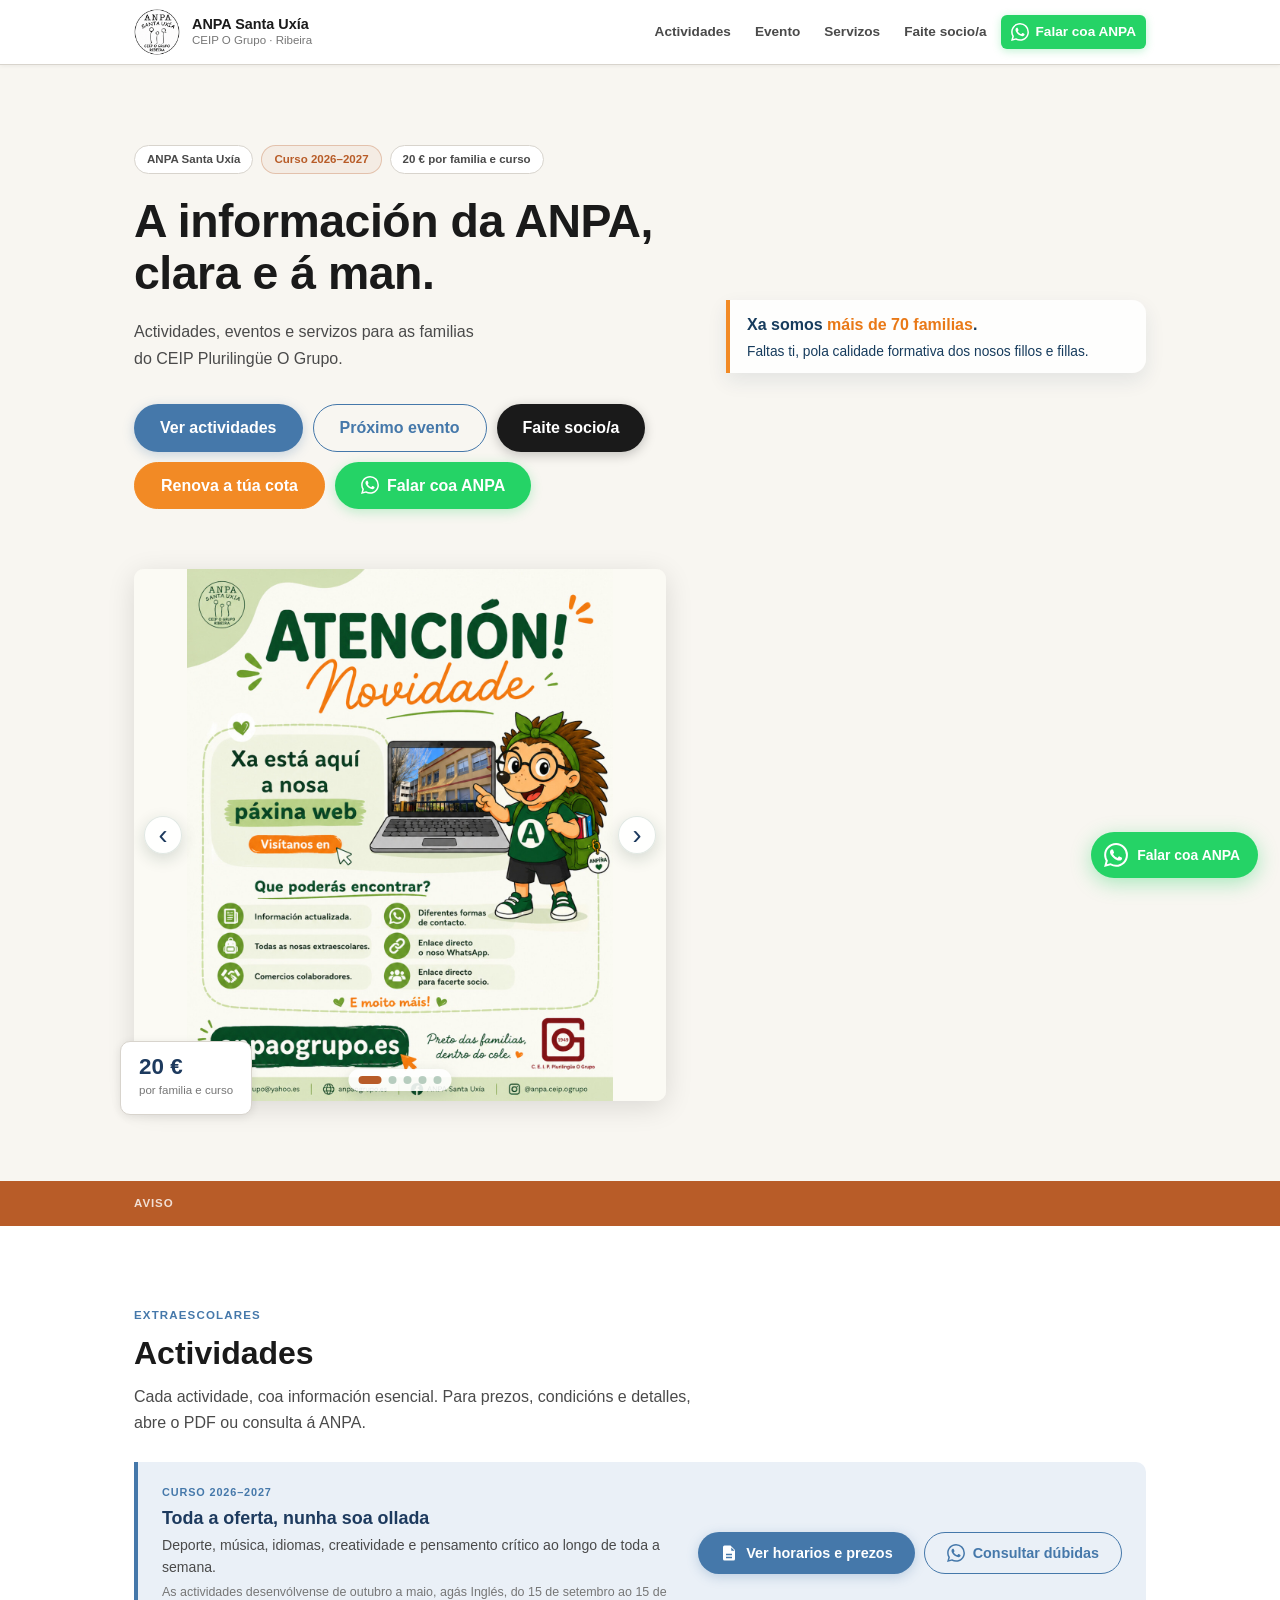
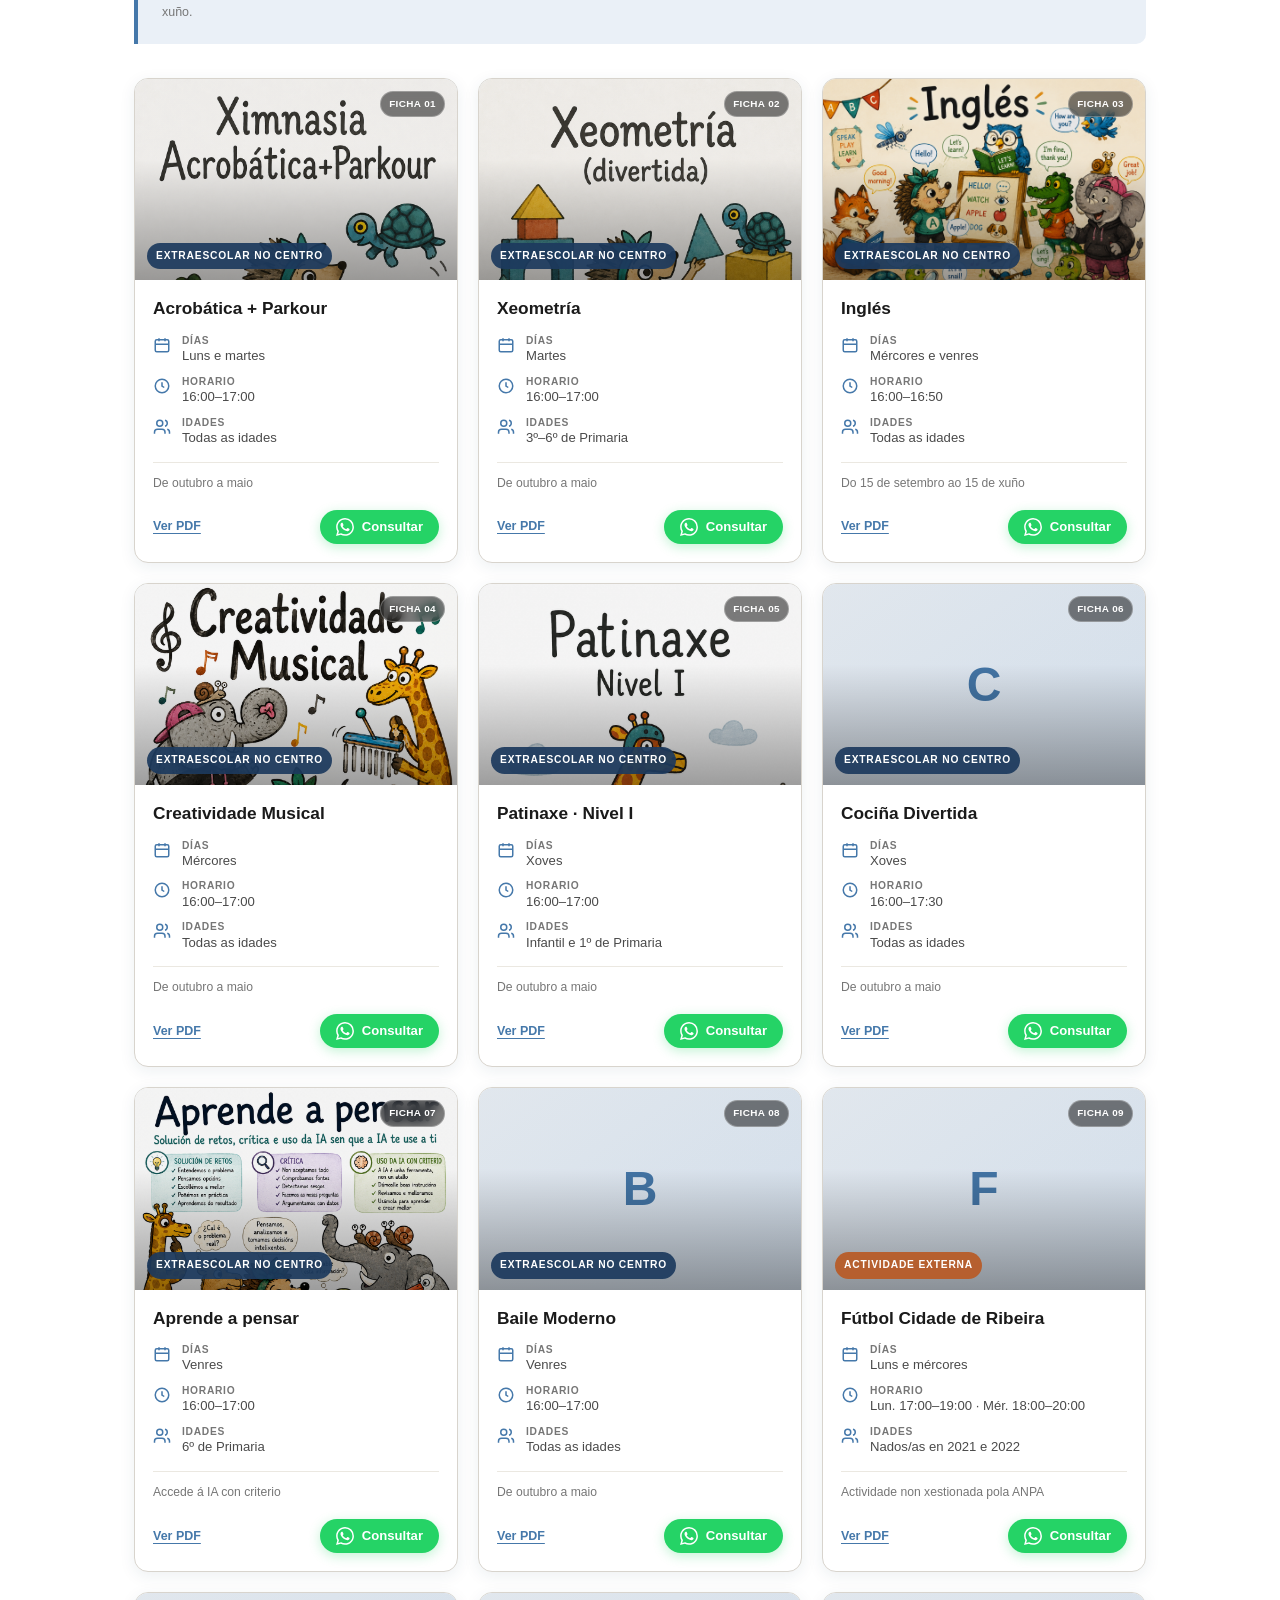
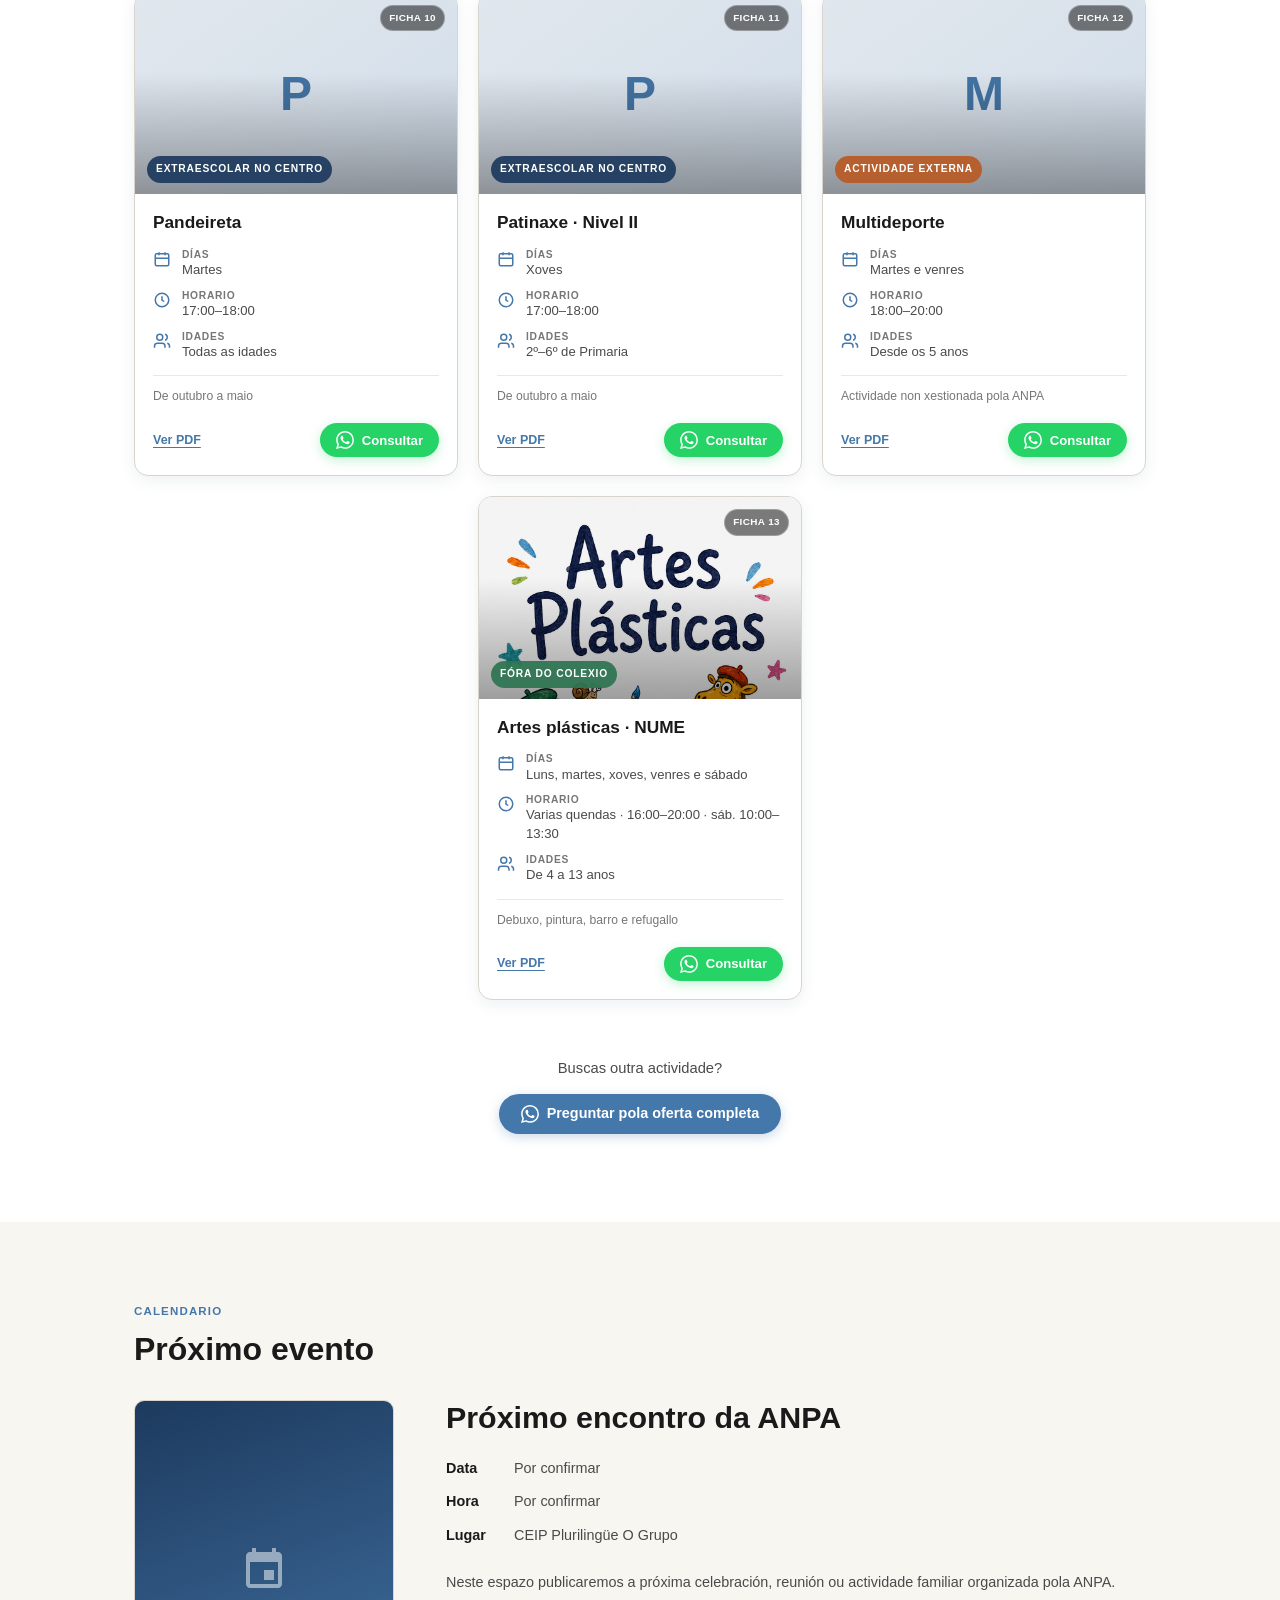
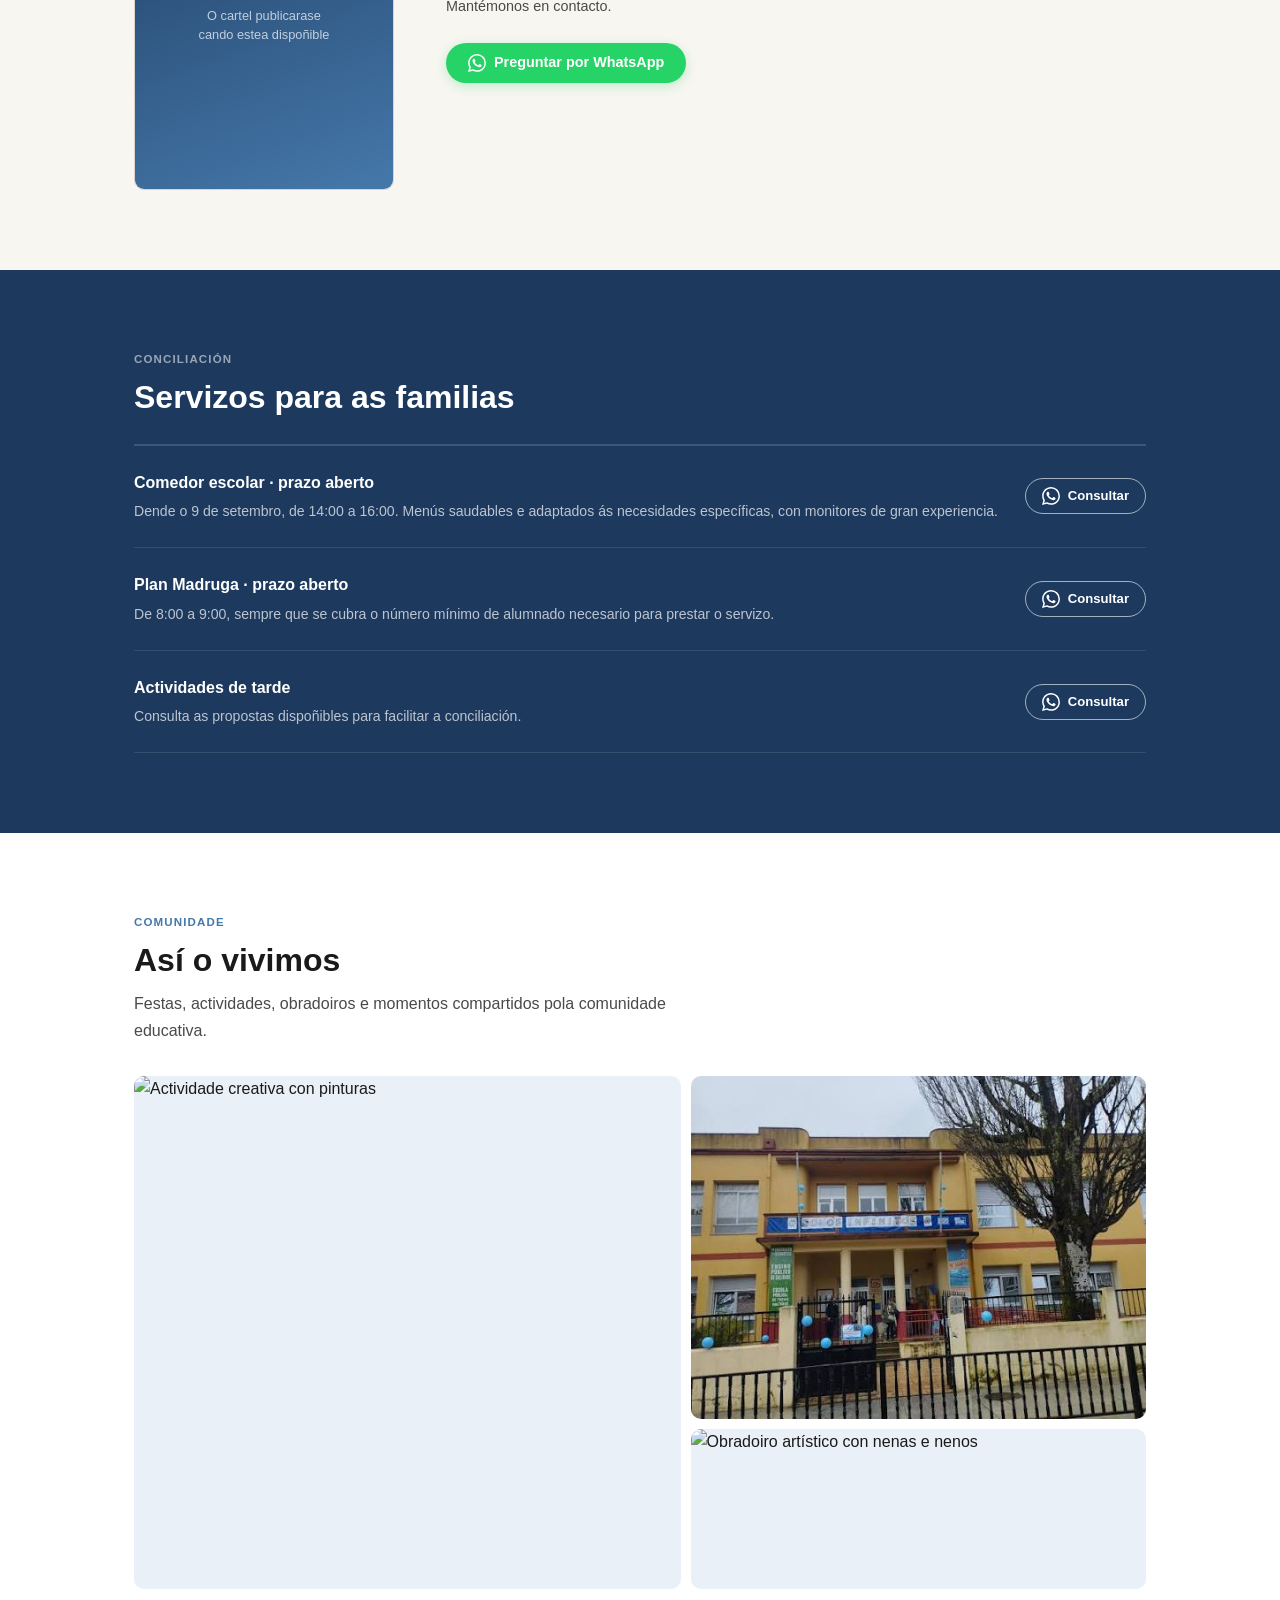
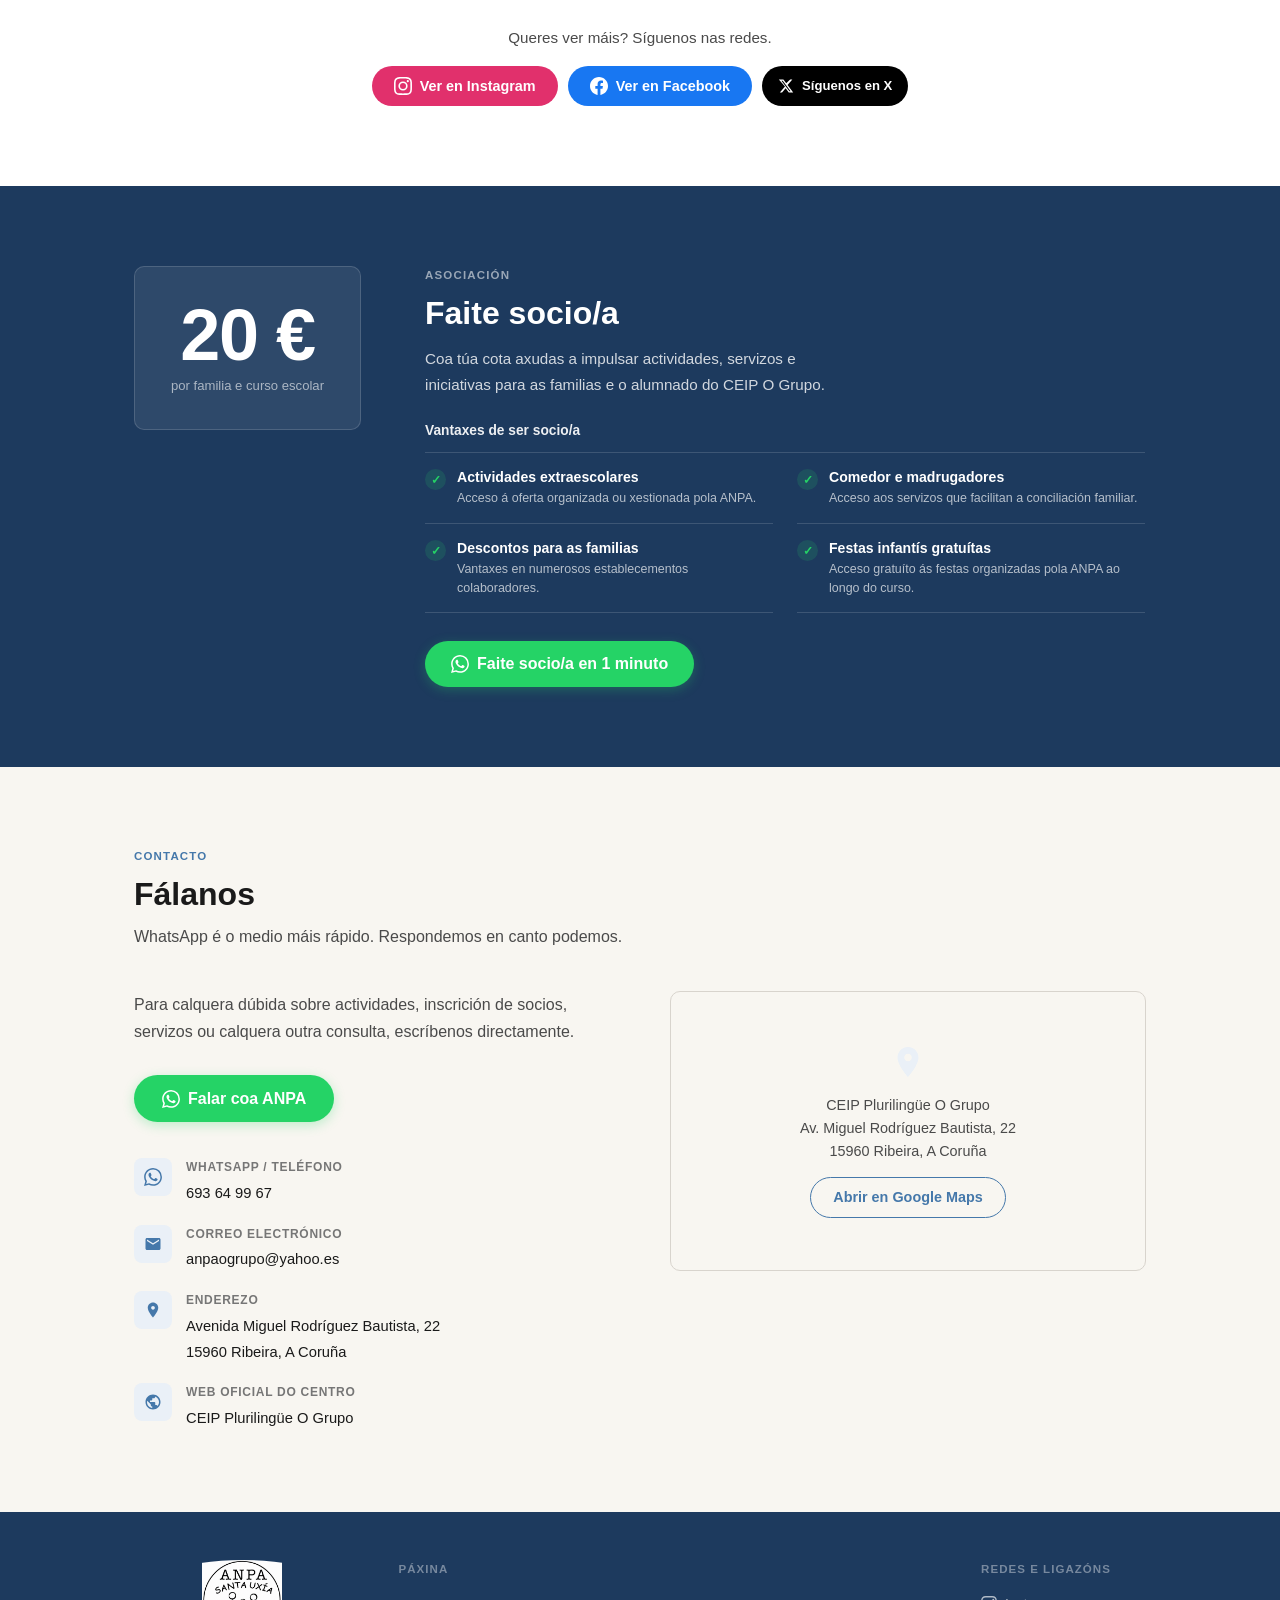
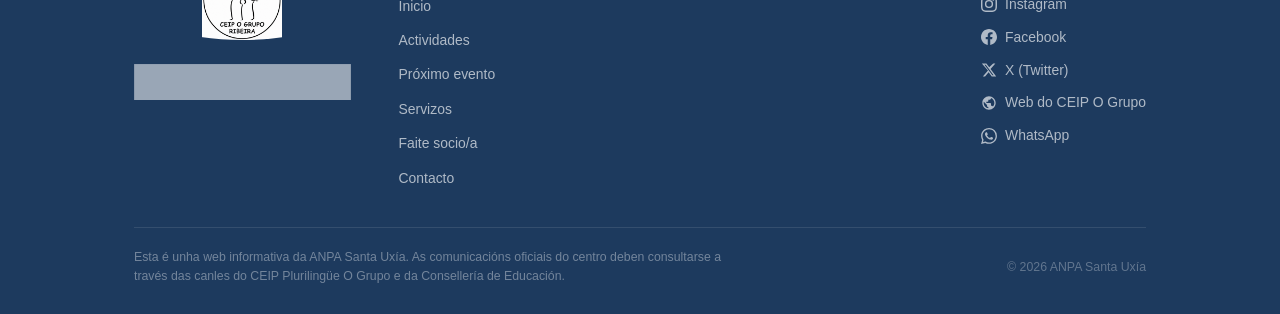
==== index.html @ d9668c99 "Update index.html" ====
<!DOCTYPE html>
<html lang="gl">
<head>
  <meta charset="UTF-8">
  <meta name="viewport" content="width=device-width, initial-scale=1.0">
  <title>ANPA Santa Uxía | CEIP O Grupo de Ribeira</title>
  <meta name="description" content="Actividades, eventos, servizos e información para as familias do CEIP Plurilingüe O Grupo de Ribeira.">
  <link rel="canonical" href="https://anpaogrupo.es/">

  <!-- Open Graph -->
  <meta property="og:type"        content="website">
  <meta property="og:locale"      content="gl_ES">
  <meta property="og:title"       content="ANPA Santa Uxía | CEIP O Grupo de Ribeira">
  <meta property="og:description" content="Actividades, eventos, servizos e información para as familias do CEIP Plurilingüe O Grupo de Ribeira.">
  <meta property="og:url"         content="https://anpaogrupo.es/">
  <meta property="og:image"       content="https://anpaogrupo.es/assets/images/logo-anpa.png">
  <meta name="twitter:card"       content="summary_large_image">

  <link rel="icon" href="assets/images/logo-anpa.png" type="image/png">
  <link rel="stylesheet" href="styles.css?v=8">

  <!-- JSON-LD -->
  <script type="application/ld+json">
  {
    "@context": "https://schema.org",
    "@type": "Organization",
    "name": "ANPA Santa Uxía",
    "description": "Asociación de Nais e Pais de Alumnos do CEIP Plurilingüe O Grupo de Ribeira.",
    "telephone": "+34693649967",
    "email": "anpaogrupo@yahoo.es",
    "address": {
      "@type": "PostalAddress",
      "streetAddress": "Avenida Miguel Rodríguez Bautista, 22",
      "addressLocality": "Ribeira",
      "postalCode": "15960",
      "addressRegion": "A Coruña",
      "addressCountry": "ES"
    },
    "sameAs": [
      "https://www.instagram.com/anpa.ceip.ogrupo/",
      "https://www.facebook.com/people/Anpa-Santa-Ux%C3%ADa-do-CEIP-O-Grupo-de-Ribeira/100051818983434/",
      "https://x.com/AnpaOGrupo"
    ]
  }
  </script>
</head>
<body>

<a href="#portada" class="skip-link">Ir ao contido principal</a>

<!-- ═══════════════════════════════ HEADER ═══════════════════ -->
<header class="site-header" role="banner">
  <div class="container">
    <div class="header-inner">

      <!-- Brand -->
      <a href="#portada" class="header-brand" aria-label="ANPA Santa Uxía — Inicio">
        <img src="assets/images/logo-anpa.png"
             alt="Logo ANPA Santa Uxía"
             class="header-logo">
        <div class="header-brand-text">
          <strong>ANPA Santa Uxía</strong>
          <span>CEIP O Grupo · Ribeira</span>
        </div>
      </a>

      <!-- Hamburger -->
      <button class="menu-btn" id="menuBtn"
              aria-expanded="false" aria-controls="siteNav"
              aria-label="Abrir menú de navegación">
        <svg width="22" height="22" viewBox="0 0 24 24" fill="currentColor" aria-hidden="true">
          <path d="M3 18h18v-2H3v2zm0-5h18v-2H3v2zm0-7v2h18V6H3z"/>
        </svg>
      </button>

      <!-- Nav -->
      <nav class="site-nav" id="siteNav" aria-label="Navegación principal">
        <a href="#actividades">Actividades</a>
        <a href="#evento">Evento</a>
        <a href="#servizos">Servizos</a>
        <a href="#socios">Faite socio/a</a>
        <a href="#"
           id="headerWa"
           class="header-wa"
           target="_blank"
           rel="noopener noreferrer"
           aria-label="Falar coa ANPA por WhatsApp">
          <svg class="wa-icon" viewBox="0 0 24 24" fill="currentColor" aria-hidden="true">
            <path d="M17.472 14.382c-.297-.149-1.758-.867-2.03-.967-.273-.099-.471-.148-.67.15-.197.297-.767.966-.94 1.164-.173.199-.347.223-.644.075-.297-.15-1.255-.463-2.39-1.475-.883-.788-1.48-1.761-1.653-2.059-.173-.297-.018-.458.13-.606.134-.133.298-.347.446-.52.149-.174.198-.298.298-.497.099-.198.05-.371-.025-.52-.075-.149-.669-1.612-.916-2.207-.242-.579-.487-.5-.669-.51-.173-.008-.371-.01-.57-.01-.198 0-.52.074-.792.372-.272.297-1.04 1.016-1.04 2.479 0 1.462 1.065 2.875 1.213 3.074.149.198 2.096 3.2 5.077 4.487.709.306 1.262.489 1.694.625.712.227 1.36.195 1.871.118.571-.085 1.758-.719 2.006-1.413.248-.694.248-1.289.173-1.413-.074-.124-.272-.198-.57-.347m-5.421 7.403h-.004a9.87 9.87 0 01-5.031-1.378l-.361-.214-3.741.982.998-3.648-.235-.374a9.86 9.86 0 01-1.51-5.26c.001-5.45 4.436-9.884 9.888-9.884 2.64 0 5.122 1.03 6.988 2.898a9.825 9.825 0 012.893 6.994c-.003 5.45-4.437 9.884-9.885 9.884m8.413-18.297A11.815 11.815 0 0012.05 0C5.495 0 .16 5.335.157 11.892c0 2.096.547 4.142 1.588 5.945L.057 24l6.305-1.654a11.882 11.882 0 005.683 1.448h.005c6.554 0 11.89-5.335 11.893-11.893a11.821 11.821 0 00-3.48-8.413z"/>
          </svg>
          <span class="header-wa-text">Falar coa ANPA</span>
        </a>
      </nav>

    </div>
  </div>
</header>

<!-- FRANXA COMPACTA DE ESTABLECEMENTOS COLABORADORES -->
<aside class="colaboradores-strip"
       id="colaboradoresStrip"
       aria-label="Establecementos colaboradores"
       hidden>
  <div class="container colaboradores-inner">
    <span class="colaboradores-label" id="colaboradoresTitulo">Establecementos colaboradores</span>
    <div class="colaboradores-viewport">
      <div class="colaboradores-track" id="colaboradoresTrack"></div>
    </div>
  </div>
</aside>

<main>

  <!-- ════════════════════════════ PORTADA ════════════════════ -->
  <section class="portada" id="portada" aria-labelledby="portadaTitle">
    <div class="container">
      <div class="portada-inner">

        <!-- Content -->
        <div class="portada-content">
          <div class="portada-chips">
            <span class="portada-chip">ANPA Santa Uxía</span>
            <span class="portada-chip portada-chip--accent">Curso 2026–2027</span>
            <span class="portada-chip">20&nbsp;€ por familia e curso</span>
          </div>
          <h1 class="portada-title" id="portadaTitle">
            A información da ANPA,<br>clara e á man.
          </h1>
          <p class="portada-sub">
            Actividades, eventos e servizos para as familias<br>do CEIP Plurilingüe O Grupo.
          </p>
          <div class="portada-actions">
            <a href="#actividades" class="btn btn--blue btn--lg">Ver actividades</a>
            <a href="#evento"      class="btn btn--outline btn--lg">Próximo evento</a>
            <a href="#altaSocioPanel"
               id="abrirAltaSocioPortada"
               class="btn btn--dark btn--lg"
               aria-controls="altaSocioPanel"
               aria-expanded="false">
              Faite socio/a
            </a>
            <a href="#socios"
               id="abrirRenovacionPortada"
               class="btn btn--renew btn--lg">
              Renova a túa cota
            </a>
            <a href="#"
               class="btn btn--wa btn--lg"
               data-wa="Ola, quero contactar coa ANPA Santa Uxía do CEIP O Grupo."
               target="_blank" rel="noopener noreferrer"
               aria-label="Falar coa ANPA por WhatsApp">
              <svg class="wa-icon" viewBox="0 0 24 24" fill="currentColor" aria-hidden="true">
                <path d="M17.472 14.382c-.297-.149-1.758-.867-2.03-.967-.273-.099-.471-.148-.67.15-.197.297-.767.966-.94 1.164-.173.199-.347.223-.644.075-.297-.15-1.255-.463-2.39-1.475-.883-.788-1.48-1.761-1.653-2.059-.173-.297-.018-.458.13-.606.134-.133.298-.347.446-.52.149-.174.198-.298.298-.497.099-.198.05-.371-.025-.52-.075-.149-.669-1.612-.916-2.207-.242-.579-.487-.5-.669-.51-.173-.008-.371-.01-.57-.01-.198 0-.52.074-.792.372-.272.297-1.04 1.016-1.04 2.479 0 1.462 1.065 2.875 1.213 3.074.149.198 2.096 3.2 5.077 4.487.709.306 1.262.489 1.694.625.712.227 1.36.195 1.871.118.571-.085 1.758-.719 2.006-1.413.248-.694.248-1.289.173-1.413-.074-.124-.272-.198-.57-.347m-5.421 7.403h-.004a9.87 9.87 0 01-5.031-1.378l-.361-.214-3.741.982.998-3.648-.235-.374a9.86 9.86 0 01-1.51-5.26c.001-5.45 4.436-9.884 9.888-9.884 2.64 0 5.122 1.03 6.988 2.898a9.825 9.825 0 012.893 6.994c-.003 5.45-4.437 9.884-9.885 9.884m8.413-18.297A11.815 11.815 0 0012.05 0C5.495 0 .16 5.335.157 11.892c0 2.096.547 4.142 1.588 5.945L.057 24l6.305-1.654a11.882 11.882 0 005.683 1.448h.005c6.554 0 11.89-5.335 11.893-11.893a11.821 11.821 0 00-3.48-8.413z"/>
              </svg>
              Falar coa ANPA
            </a>
          </div>
        </div>

        <div class="hero-community" aria-label="Familias socias">
  <strong>Xa somos <span>máis de 70 familias</span>.</strong>
  <p>Faltas ti, pola calidade formativa dos nosos fillos e fillas.</p>
</div>

        <!-- Carrusel da portada -->
        <div class="portada-photo">
          <div class="portada-photo-frame">
            <div class="portada-carousel"
                 id="portadaCarousel"
                 role="region"
                 aria-roledescription="carrusel"
                 aria-label="Novidades da ANPA">
              <img class="portada-slide is-active"
                   src="assets/images/portada/portada-1.jpg"
                   alt="Novidades da páxina web da ANPA Santa Uxía"
                   loading="eager" decoding="async" aria-hidden="false">
              <img class="portada-slide"
                   src="assets/images/portada/portada-2.jpg"
                   alt="Faite socio ou socia da ANPA Santa Uxía"
                   loading="eager" decoding="async" aria-hidden="true">
              <img class="portada-slide"
                   src="assets/images/portada/portada-3.jpg"
                   alt="Prazo aberto para comedor e Plan Madruga"
                   loading="lazy" decoding="async" aria-hidden="true">
              <img class="portada-slide"
                   src="assets/images/portada/portada-4.jpg"
                   alt="Anpiña, mascota da ANPA do CEIP O Grupo"
                   loading="lazy" decoding="async" aria-hidden="true">
              <img class="portada-slide"
                   src="assets/images/portada/portada-5.jpg"
                   alt="Logotipo da ANPA Santa Uxía"
                   loading="lazy" decoding="async" aria-hidden="true">

              <button class="portada-carousel-arrow portada-carousel-arrow--prev"
                      id="portadaPrev"
                      type="button"
                      aria-label="Ver imaxe anterior">‹</button>
              <button class="portada-carousel-arrow portada-carousel-arrow--next"
                      id="portadaNext"
                      type="button"
                      aria-label="Ver imaxe seguinte">›</button>

              <div class="portada-carousel-dots" aria-label="Seleccionar imaxe">
                <button class="portada-carousel-dot is-active" type="button" aria-label="Ver imaxe 1" aria-current="true"></button>
                <button class="portada-carousel-dot" type="button" aria-label="Ver imaxe 2" aria-current="false"></button>
                <button class="portada-carousel-dot" type="button" aria-label="Ver imaxe 3" aria-current="false"></button>
                <button class="portada-carousel-dot" type="button" aria-label="Ver imaxe 4" aria-current="false"></button>
                <button class="portada-carousel-dot" type="button" aria-label="Ver imaxe 5" aria-current="false"></button>
              </div>
            </div>
          </div>
          <div class="portada-photo-badge" aria-hidden="true">
            <strong>20 €</strong>
            <span>por familia e curso</span>
          </div>
        </div>

      </div>
    </div>
  </section>

  <!-- Aviso (inxectado por JS) -->
  <div id="avisoWrapper" aria-live="polite"></div>

  <!-- ═══════════════════════════ ACTIVIDADES ══════════════════ -->
  <section class="section" id="actividades" aria-labelledby="actividadesTitle">
    <div class="container">
      <span class="s-label">Extraescolares</span>
      <h2 class="s-title" id="actividadesTitle">Actividades</h2>
      <p class="s-sub" style="margin-bottom:20px">
        Cada actividade, coa información esencial. Para prezos, condicións e detalles, abre o PDF ou consulta á ANPA.
      </p>

      <div id="extraescolaresDestacado"></div>

      <div class="actividades-list" id="actividadesList" aria-label="Fichas de actividades"></div>

      <div class="actividades-mas">
        <p>Buscas outra actividade?</p>
        <a href="#"
           class="btn btn--blue"
           data-wa="Ola, gustaríame coñecer todas as actividades dispoñibles para este curso."
           target="_blank" rel="noopener noreferrer">
          <svg class="wa-icon" viewBox="0 0 24 24" fill="currentColor" aria-hidden="true">
            <path d="M17.472 14.382c-.297-.149-1.758-.867-2.03-.967-.273-.099-.471-.148-.67.15-.197.297-.767.966-.94 1.164-.173.199-.347.223-.644.075-.297-.15-1.255-.463-2.39-1.475-.883-.788-1.48-1.761-1.653-2.059-.173-.297-.018-.458.13-.606.134-.133.298-.347.446-.52.149-.174.198-.298.298-.497.099-.198.05-.371-.025-.52-.075-.149-.669-1.612-.916-2.207-.242-.579-.487-.5-.669-.51-.173-.008-.371-.01-.57-.01-.198 0-.52.074-.792.372-.272.297-1.04 1.016-1.04 2.479 0 1.462 1.065 2.875 1.213 3.074.149.198 2.096 3.2 5.077 4.487.709.306 1.262.489 1.694.625.712.227 1.36.195 1.871.118.571-.085 1.758-.719 2.006-1.413.248-.694.248-1.289.173-1.413-.074-.124-.272-.198-.57-.347m-5.421 7.403h-.004a9.87 9.87 0 01-5.031-1.378l-.361-.214-3.741.982.998-3.648-.235-.374a9.86 9.86 0 01-1.51-5.26c.001-5.45 4.436-9.884 9.888-9.884 2.64 0 5.122 1.03 6.988 2.898a9.825 9.825 0 012.893 6.994c-.003 5.45-4.437 9.884-9.885 9.884m8.413-18.297A11.815 11.815 0 0012.05 0C5.495 0 .16 5.335.157 11.892c0 2.096.547 4.142 1.588 5.945L.057 24l6.305-1.654a11.882 11.882 0 005.683 1.448h.005c6.554 0 11.89-5.335 11.893-11.893a11.821 11.821 0 00-3.48-8.413z"/>
          </svg>
          Preguntar pola oferta completa
        </a>
      </div>
    </div>
  </section>

  <!-- ═══════════════════════════ EVENTO ══════════════════════ -->
  <section class="section section--alt" id="evento" aria-labelledby="eventoTitle">
    <div class="container">
      <span class="s-label">Calendario</span>
      <h2 class="s-title" id="eventoTitle">Próximo evento</h2>
      <div id="eventoWrapper" style="margin-top:32px"></div>
    </div>
  </section>

  <!-- ═══════════════════════════ SERVIZOS ════════════════════ -->
  <section class="section section--blue" id="servizos" aria-labelledby="servizosTitle">
    <div class="container">
      <span class="s-label">Conciliación</span>
      <h2 class="s-title" id="servizosTitle">Servizos para as familias</h2>
      <div class="servizos-list" id="servizosList" style="margin-top:28px"></div>
    </div>
  </section>

  <!-- ════════════════════════ ASÍ O VIVIMOS ══════════════════ -->
  <section class="section" id="redes" aria-labelledby="redesTitle">
    <div class="container">
      <span class="s-label">Comunidade</span>
      <h2 class="s-title" id="redesTitle">Así o vivimos</h2>
      <p class="s-sub" style="margin-bottom:32px">
        Festas, actividades, obradoiros e momentos compartidos pola comunidade educativa.
      </p>

      <div class="redes-grid" aria-hidden="true">
        <div class="redes-foto redes-foto--grande" id="redFoto1"></div>
        <div class="redes-foto redes-foto--sm"     id="redFoto2"></div>
        <div class="redes-foto redes-foto--sm"     id="redFoto3"></div>
      </div>

      <div class="redes-cta">
        <p>Queres ver máis? Síguenos nas redes.</p>
        <div class="redes-btns">
          <a href="#"
             id="redInstagram"
             target="_blank" rel="noopener noreferrer"
             class="btn btn--instagram"
             aria-label="Ver en Instagram">
            <svg width="18" height="18" viewBox="0 0 24 24" fill="currentColor" aria-hidden="true">
              <path d="M12 2.163c3.204 0 3.584.012 4.85.07 3.252.148 4.771 1.691 4.919 4.919.058 1.265.069 1.645.069 4.849 0 3.205-.012 3.584-.069 4.849-.149 3.225-1.664 4.771-4.919 4.919-1.266.058-1.644.07-4.85.07-3.204 0-3.584-.012-4.849-.07-3.26-.149-4.771-1.699-4.919-4.92-.058-1.265-.07-1.644-.07-4.849 0-3.204.013-3.583.07-4.849.149-3.227 1.664-4.771 4.919-4.919 1.266-.057 1.645-.069 4.849-.069zM12 0C8.741 0 8.333.014 7.053.072 2.695.272.273 2.69.073 7.052.014 8.333 0 8.741 0 12c0 3.259.014 3.668.072 4.948.2 4.358 2.618 6.78 6.98 6.98C8.333 23.986 8.741 24 12 24c3.259 0 3.668-.014 4.948-.072 4.354-.2 6.782-2.618 6.979-6.98.059-1.28.073-1.689.073-4.948 0-3.259-.014-3.667-.072-4.947-.196-4.354-2.617-6.78-6.979-6.98C15.668.014 15.259 0 12 0zm0 5.838a6.162 6.162 0 100 12.324 6.162 6.162 0 000-12.324zM12 16a4 4 0 110-8 4 4 0 010 8zm6.406-11.845a1.44 1.44 0 100 2.881 1.44 1.44 0 000-2.881z"/>
            </svg>
            Ver en Instagram
          </a>
          <a href="#"
             id="redFacebook"
             target="_blank" rel="noopener noreferrer"
             class="btn btn--facebook"
             aria-label="Ver en Facebook">
            <svg width="18" height="18" viewBox="0 0 24 24" fill="currentColor" aria-hidden="true">
              <path d="M24 12.073c0-6.627-5.373-12-12-12s-12 5.373-12 12c0 5.99 4.388 10.954 10.125 11.854v-8.385H7.078v-3.47h3.047V9.43c0-3.007 1.792-4.669 4.533-4.669 1.312 0 2.686.235 2.686.235v2.953H15.83c-1.491 0-1.956.925-1.956 1.874v2.25h3.328l-.532 3.47h-2.796v8.385C19.612 23.027 24 18.062 24 12.073z"/>
            </svg>
            Ver en Facebook
          </a>
          <a href="#"
             id="redTwitter"
             target="_blank" rel="noopener noreferrer"
             class="btn btn--twitter btn--sm"
             aria-label="Seguir en X (Twitter)">
            <svg width="16" height="16" viewBox="0 0 24 24" fill="currentColor" aria-hidden="true">
              <path d="M18.244 2.25h3.308l-7.227 8.26 8.502 11.24H16.17l-4.714-6.231-5.401 6.231H2.744l7.737-8.835L1.254 2.25H8.08l4.253 5.622zm-1.161 17.52h1.833L7.084 4.126H5.117z"/>
            </svg>
            Síguenos en X
          </a>
        </div>
      </div>
    </div>
  </section>

  <!-- ═══════════════════════════ SOCIOS ══════════════════════ -->
  <section class="section section--blue" id="socios" aria-labelledby="sociosTitle">
    <div class="container">
      <div class="socios-inner">

        <div class="socios-cota-block" aria-label="Cota anual">
          <span class="socios-precio" id="sociosPrecio">20 €</span>
          <span class="socios-precio-det" id="sociosDet">por familia e curso escolar</span>
        </div>

        <div class="socios-content">
          <span class="s-label">Asociación</span>
          <h2 class="s-title" id="sociosTitle">Faite socio/a</h2>
          <p>Coa túa cota axudas a impulsar actividades, servizos e iniciativas para as familias e o alumnado do CEIP O Grupo.</p>

          <h3 class="beneficios-title" id="beneficiosTitulo">Vantaxes de ser socio/a</h3>
          <ul class="beneficios-list"
              id="beneficiosSocios"
              aria-label="Beneficios de ser socio ou socia"></ul>

          <div class="socios-actions">
            <button type="button"
               class="btn btn--wa btn--lg"
               id="abrirAltaSocio"
               aria-expanded="false"
               aria-controls="altaSocioPanel">
              <svg class="wa-icon" viewBox="0 0 24 24" fill="currentColor" aria-hidden="true">
                <path d="M17.472 14.382c-.297-.149-1.758-.867-2.03-.967-.273-.099-.471-.148-.67.15-.197.297-.767.966-.94 1.164-.173.199-.347.223-.644.075-.297-.15-1.255-.463-2.39-1.475-.883-.788-1.48-1.761-1.653-2.059-.173-.297-.018-.458.13-.606.134-.133.298-.347.446-.52.149-.174.198-.298.298-.497.099-.198.05-.371-.025-.52-.075-.149-.669-1.612-.916-2.207-.242-.579-.487-.5-.669-.51-.173-.008-.371-.01-.57-.01-.198 0-.52.074-.792.372-.272.297-1.04 1.016-1.04 2.479 0 1.462 1.065 2.875 1.213 3.074.149.198 2.096 3.2 5.077 4.487.709.306 1.262.489 1.694.625.712.227 1.36.195 1.871.118.571-.085 1.758-.719 2.006-1.413.248-.694.248-1.289.173-1.413-.074-.124-.272-.198-.57-.347m-5.421 7.403h-.004a9.87 9.87 0 01-5.031-1.378l-.361-.214-3.741.982.998-3.648-.235-.374a9.86 9.86 0 01-1.51-5.26c.001-5.45 4.436-9.884 9.888-9.884 2.64 0 5.122 1.03 6.988 2.898a9.825 9.825 0 012.893 6.994c-.003 5.45-4.437 9.884-9.885 9.884m8.413-18.297A11.815 11.815 0 0012.05 0C5.495 0 .16 5.335.157 11.892c0 2.096.547 4.142 1.588 5.945L.057 24l6.305-1.654a11.882 11.882 0 005.683 1.448h.005c6.554 0 11.89-5.335 11.893-11.893a11.821 11.821 0 00-3.48-8.413z"/>
              </svg>
              Faite socio/a en 1 minuto
            </button>
          </div>

          <div class="alta-socio-panel" id="altaSocioPanel" hidden>
            <div class="alta-socio-steps" aria-label="Proceso de alta">
              <span><b>1</b> Cubre</span>
              <span><b>2</b> Paga</span>
              <span><b>3</b> Envía</span>
            </div>

        <form id="altaSocioForm" class="alta-socio-form">

  <fieldset class="alta-socio-field" style="border:0;padding:0;margin:0;">
    <legend style="font-weight:800;margin-bottom:10px;">
      Que queres facer?
    </legend>

    <div style="display:flex;flex-wrap:wrap;gap:16px;">
      <label style="display:flex;align-items:center;gap:8px;cursor:pointer;">
        <input type="radio"
               name="tipoSocio"
               value="alta"
               required
               style="width:18px;height:18px;margin:0;">
        Nova alta
      </label>

      <label style="display:flex;align-items:center;gap:8px;cursor:pointer;">
        <input type="radio"
               name="tipoSocio"
               value="renovacion"
               required
               style="width:18px;height:18px;margin:0;">
        Renovación anual
      </label>
    </div>
  </fieldset>

  <div class="alta-socio-field">
    <label for="socioResponsable">
      Nome e apelidos da persoa responsable
    </label>
    <input id="socioResponsable"
           name="responsable"
           type="text"
           autocomplete="name"
           required>
  </div>

  <div class="alta-socio-field">
    <label for="socioAlumnado">Nome do alumnado e curso</label>
    <input id="socioAlumnado"
           name="alumnado"
           type="text"
           placeholder="Ex.: Uxía Pérez · 3º Primaria"
           required>
  </div>

              <div class="alta-socio-field">
  <label for="socioDni">DNI/NIF da persoa responsable</label>
  <input id="socioDni" name="dni" type="text"
         maxlength="15"
         placeholder="Ex.: 12345678Z"
         required>
</div>

<div class="alta-socio-field">
  <label for="socioTelefono">Teléfono da persoa responsable</label>
  <input id="socioTelefono"
         name="telefono"
         type="tel"
         autocomplete="section-responsable1 tel"
         inputmode="tel"
         maxlength="20"
         placeholder="Ex.: 600 000 000"
         required>
</div>

<div class="alta-socio-field">
  <label for="socioEmail">Correo electrónico</label>
  <input id="socioEmail" name="email" type="email"
         autocomplete="email"
         placeholder="nome@correo.gal"
         required>
</div>

<label for="socioSenEmail"
       style="display:flex;align-items:center;gap:9px;margin-top:-7px;color:rgba(255,255,255,.86);font-size:.82rem;font-weight:700;cursor:pointer;">
  <input id="socioSenEmail" name="senEmail" type="checkbox"
         style="width:18px;height:18px;margin:0;">
  Non teño correo electrónico
</label>

<div class="segundo-responsable">
  <label class="segundo-responsable-toggle" for="engadirSegundoResponsable">
    <input id="engadirSegundoResponsable"
           name="engadirSegundoResponsable"
           type="checkbox"
           aria-controls="segundoResponsablePanel"
           aria-expanded="false">
    <span>
      <strong>Queres engadir unha segunda persoa responsable?</strong>
      <small>Acreditamos un máximo de dúas persoas adultas por familia.</small>
    </span>
  </label>

  <div class="segundo-responsable-panel"
       id="segundoResponsablePanel"
       hidden>
    <p class="segundo-responsable-title">Datos da segunda persoa responsable</p>

    <div class="segundo-responsable-grid">
      <div class="alta-socio-field segundo-responsable-nome">
        <label for="socioResponsable2">Nome e apelidos</label>
        <input id="socioResponsable2"
               name="responsable2"
               type="text"
               autocomplete="section-responsable2 name"
               disabled>
      </div>

      <div class="alta-socio-field">
        <label for="socioDni2">DNI/NIF</label>
        <input id="socioDni2"
               name="dni2"
               type="text"
               maxlength="15"
               placeholder="Ex.: 12345678Z"
               disabled>
      </div>

      <div class="alta-socio-field">
        <label for="socioTelefono2">Teléfono</label>
        <input id="socioTelefono2"
               name="telefono2"
               type="tel"
               autocomplete="section-responsable2 tel"
               inputmode="tel"
               maxlength="20"
               placeholder="Ex.: 600 000 000"
               disabled>
      </div>

      <div class="alta-socio-field segundo-responsable-email">
        <label for="socioEmail2">Correo electrónico <span>(opcional)</span></label>
        <input id="socioEmail2"
               name="email2"
               type="email"
               autocomplete="section-responsable2 email"
               placeholder="nome@correo.gal"
               disabled>
      </div>
    </div>
  </div>
</div>

              <div class="alta-socio-pago">
                <span class="alta-socio-eyebrow">Cota anual · <strong id="altaSocioCota">20 €</strong></span>
                <p>Fai unha transferencia á conta da ANPA:</p>
                <div class="alta-socio-iban-row">
                  <code id="altaSocioIban">ES81 2080 0303 1330 4001 6758</code>
                  <button type="button" class="btn btn--outline-white btn--sm" id="copiarIban">Copiar IBAN</button>
                </div>
                <p class="alta-socio-concepto">Concepto: <strong>COTA ANPA + nome e apelidos</strong></p>
              </div>

              <button type="submit" class="btn btn--wa btn--lg alta-socio-submit">
                <svg class="wa-icon" viewBox="0 0 24 24" fill="currentColor" aria-hidden="true">
                  <path d="M17.472 14.382c-.297-.149-1.758-.867-2.03-.967-.273-.099-.471-.148-.67.15-.197.297-.767.966-.94 1.164-.173.199-.347.223-.644.075-.297-.15-1.255-.463-2.39-1.475-.883-.788-1.48-1.761-1.653-2.059-.173-.297-.018-.458.13-.606.134-.133.298-.347.446-.52.149-.174.198-.298.298-.497.099-.198.05-.371-.025-.52-.075-.149-.669-1.612-.916-2.207-.242-.579-.487-.5-.669-.51-.173-.008-.371-.01-.57-.01-.198 0-.52.074-.792.372-.272.297-1.04 1.016-1.04 2.479 0 1.462 1.065 2.875 1.213 3.074.149.198 2.096 3.2 5.077 4.487.709.306 1.262.489 1.694.625.712.227 1.36.195 1.871.118.571-.085 1.758-.719 2.006-1.413.248-.694.248-1.289.173-1.413-.074-.124-.272-.198-.57-.347m-5.421 7.403h-.004a9.87 9.87 0 01-5.031-1.378l-.361-.214-3.741.982.998-3.648-.235-.374a9.86 9.86 0 01-1.51-5.26c.001-5.45 4.436-9.884 9.888-9.884 2.64 0 5.122 1.03 6.988 2.898a9.825 9.825 0 012.893 6.994c-.003 5.45-4.437 9.884-9.885 9.884m8.413-18.297A11.815 11.815 0 0012.05 0C5.495 0 .16 5.335.157 11.892c0 2.096.547 4.142 1.588 5.945L.057 24l6.305-1.654a11.882 11.882 0 005.683 1.448h.005c6.554 0 11.89-5.335 11.893-11.893a11.821 11.821 0 00-3.48-8.413z"/>
                </svg>
                Abrir WhatsApp e completar a alta
              </button>
              <p class="alta-socio-privacy">A web non garda estes datos. Enviaralos ti directamente á ANPA desde o teu WhatsApp e poderás adxuntar alí o xustificante.</p>
            </form>
          </div>
        </div>

      </div>
    </div>
  </section>

  <!-- ══════════════════════════ CONTACTO ═════════════════════ -->
  <section class="section section--alt" id="contacto" aria-labelledby="contactoTitle">
    <div class="container">
      <span class="s-label">Contacto</span>
      <h2 class="s-title" id="contactoTitle">Fálanos</h2>
      <p class="s-sub" style="margin-bottom:40px">WhatsApp é o medio máis rápido. Respondemos en canto podemos.</p>

      <div class="contacto-inner">

        <!-- Left: contact details -->
        <div>
          <div class="contacto-wa-block">
            <p style="font-size:1rem;color:var(--text-mid);line-height:1.7;margin-bottom:14px">
              Para calquera dúbida sobre actividades, inscrición de socios, servizos ou calquera outra consulta, escríbenos directamente.
            </p>
            <a href="#"
               id="contactoWaMain"
               class="btn btn--wa btn--lg"
               target="_blank" rel="noopener noreferrer"
               aria-label="Abrir WhatsApp para contactar coa ANPA">
              <svg class="wa-icon" viewBox="0 0 24 24" fill="currentColor" aria-hidden="true">
                <path d="M17.472 14.382c-.297-.149-1.758-.867-2.03-.967-.273-.099-.471-.148-.67.15-.197.297-.767.966-.94 1.164-.173.199-.347.223-.644.075-.297-.15-1.255-.463-2.39-1.475-.883-.788-1.48-1.761-1.653-2.059-.173-.297-.018-.458.13-.606.134-.133.298-.347.446-.52.149-.174.198-.298.298-.497.099-.198.05-.371-.025-.52-.075-.149-.669-1.612-.916-2.207-.242-.579-.487-.5-.669-.51-.173-.008-.371-.01-.57-.01-.198 0-.52.074-.792.372-.272.297-1.04 1.016-1.04 2.479 0 1.462 1.065 2.875 1.213 3.074.149.198 2.096 3.2 5.077 4.487.709.306 1.262.489 1.694.625.712.227 1.36.195 1.871.118.571-.085 1.758-.719 2.006-1.413.248-.694.248-1.289.173-1.413-.074-.124-.272-.198-.57-.347m-5.421 7.403h-.004a9.87 9.87 0 01-5.031-1.378l-.361-.214-3.741.982.998-3.648-.235-.374a9.86 9.86 0 01-1.51-5.26c.001-5.45 4.436-9.884 9.888-9.884 2.64 0 5.122 1.03 6.988 2.898a9.825 9.825 0 012.893 6.994c-.003 5.45-4.437 9.884-9.885 9.884m8.413-18.297A11.815 11.815 0 0012.05 0C5.495 0 .16 5.335.157 11.892c0 2.096.547 4.142 1.588 5.945L.057 24l6.305-1.654a11.882 11.882 0 005.683 1.448h.005c6.554 0 11.89-5.335 11.893-11.893a11.821 11.821 0 00-3.48-8.413z"/>
              </svg>
              Falar coa ANPA
            </a>
          </div>

          <div class="contacto-detalles">
            <!-- WhatsApp/Tel -->
            <div class="contacto-item">
              <div class="contacto-item-icon" aria-hidden="true">
                <svg width="18" height="18" viewBox="0 0 24 24" fill="currentColor">
                  <path d="M17.472 14.382c-.297-.149-1.758-.867-2.03-.967-.273-.099-.471-.148-.67.15-.197.297-.767.966-.94 1.164-.173.199-.347.223-.644.075-.297-.15-1.255-.463-2.39-1.475-.883-.788-1.48-1.761-1.653-2.059-.173-.297-.018-.458.13-.606.134-.133.298-.347.446-.52.149-.174.198-.298.298-.497.099-.198.05-.371-.025-.52-.075-.149-.669-1.612-.916-2.207-.242-.579-.487-.5-.669-.51-.173-.008-.371-.01-.57-.01-.198 0-.52.074-.792.372-.272.297-1.04 1.016-1.04 2.479 0 1.462 1.065 2.875 1.213 3.074.149.198 2.096 3.2 5.077 4.487.709.306 1.262.489 1.694.625.712.227 1.36.195 1.871.118.571-.085 1.758-.719 2.006-1.413.248-.694.248-1.289.173-1.413-.074-.124-.272-.198-.57-.347m-5.421 7.403h-.004a9.87 9.87 0 01-5.031-1.378l-.361-.214-3.741.982.998-3.648-.235-.374a9.86 9.86 0 01-1.51-5.26c.001-5.45 4.436-9.884 9.888-9.884 2.64 0 5.122 1.03 6.988 2.898a9.825 9.825 0 012.893 6.994c-.003 5.45-4.437 9.884-9.885 9.884m8.413-18.297A11.815 11.815 0 0012.05 0C5.495 0 .16 5.335.157 11.892c0 2.096.547 4.142 1.588 5.945L.057 24l6.305-1.654a11.882 11.882 0 005.683 1.448h.005c6.554 0 11.89-5.335 11.893-11.893a11.821 11.821 0 00-3.48-8.413z"/>
                </svg>
              </div>
              <div class="contacto-item-text">
                <strong>WhatsApp / Teléfono</strong>
                <span id="contactoTel"></span>
              </div>
            </div>
            <!-- Email -->
            <div class="contacto-item">
              <div class="contacto-item-icon" aria-hidden="true">
                <svg width="18" height="18" viewBox="0 0 24 24" fill="currentColor">
                  <path d="M20 4H4c-1.1 0-1.99.9-1.99 2L2 18c0 1.1.9 2 2 2h16c1.1 0 2-.9 2-2V6c0-1.1-.9-2-2-2zm0 4l-8 5-8-5V6l8 5 8-5v2z"/>
                </svg>
              </div>
              <div class="contacto-item-text">
                <strong>Correo electrónico</strong>
                <span id="contactoEmail"></span>
              </div>
            </div>
            <!-- Horario -->
            <div class="contacto-item">
              <div class="contacto-item-icon" aria-hidden="true">
                <svg width="18" height="18" viewBox="0 0 24 24" fill="currentColor">
                  <path d="M11.99 2C6.47 2 2 6.48 2 12s4.47 10 9.99 10C17.52 22 22 17.52 22 12S17.52 2 11.99 2zM12 20c-4.42 0-8-3.58-8-8s3.58-8 8-8 8 3.58 8 8-3.58 8-8 8zm.5-13H11v6l5.25 3.15.75-1.23-4.5-2.67V7z"/>
                </svg>
              </div>
              <div class="contacto-item-text">
                <strong>Horario de atención</strong>
                <span id="contactoHorario"></span>
              </div>
            </div>
            <!-- Enderezo -->
            <div class="contacto-item">
              <div class="contacto-item-icon" aria-hidden="true">
                <svg width="18" height="18" viewBox="0 0 24 24" fill="currentColor">
                  <path d="M12 2C8.13 2 5 5.13 5 9c0 5.25 7 13 7 13s7-7.75 7-13c0-3.87-3.13-7-7-7zm0 9.5c-1.38 0-2.5-1.12-2.5-2.5s1.12-2.5 2.5-2.5 2.5 1.12 2.5 2.5-1.12 2.5-2.5 2.5z"/>
                </svg>
              </div>
              <div class="contacto-item-text">
                <strong>Enderezo</strong>
                <span id="contactoEnderezo"></span>
              </div>
            </div>
            <!-- Web centro -->
            <div class="contacto-item">
              <div class="contacto-item-icon" aria-hidden="true">
                <svg width="18" height="18" viewBox="0 0 24 24" fill="currentColor">
                  <path d="M12 2C6.48 2 2 6.48 2 12s4.48 10 10 10 10-4.48 10-10S17.52 2 12 2zm-1 17.93c-3.95-.49-7-3.85-7-7.93 0-.62.08-1.21.21-1.79L9 15v1c0 1.1.9 2 2 2v1.93zm6.9-2.54c-.26-.81-1-1.39-1.9-1.39h-1v-3c0-.55-.45-1-1-1H8v-2h2c.55 0 1-.45 1-1V7h2c1.1 0 2-.9 2-2v-.41c2.93 1.19 5 4.06 5 7.41 0 2.08-.8 3.97-2.1 5.39z"/>
                </svg>
              </div>
              <div class="contacto-item-text">
                <strong>Web oficial do centro</strong>
                <a href="#" id="contactoWebCentro" target="_blank" rel="noopener noreferrer">CEIP Plurilingüe O Grupo</a>
              </div>
            </div>
          </div>
        </div>

        <!-- Right: map placeholder -->
        <div class="contacto-mapa">
          <div class="contacto-mapa-inner">
            <svg width="36" height="36" viewBox="0 0 24 24" fill="var(--blue-pale)" aria-hidden="true">
              <path d="M12 2C8.13 2 5 5.13 5 9c0 5.25 7 13 7 13s7-7.75 7-13c0-3.87-3.13-7-7-7zm0 9.5c-1.38 0-2.5-1.12-2.5-2.5s1.12-2.5 2.5-2.5 2.5 1.12 2.5 2.5-1.12 2.5-2.5 2.5z"/>
            </svg>
            <p>
              CEIP Plurilingüe O Grupo<br>
              Av. Miguel Rodríguez Bautista, 22<br>
              15960 Ribeira, A Coruña
            </p>
            <a href="#"
               id="mapaLink"
               target="_blank"
               rel="noopener noreferrer"
               class="btn btn--outline">
              Abrir en Google Maps
            </a>
          </div>
        </div>

      </div>
    </div>
  </section>

</main>

<!-- ════════════════════════════ FOOTER ══════════════════════ -->
<footer class="site-footer" role="contentinfo">
  <div class="container">
    <div class="footer-grid">

      <!-- Logos -->
      <div class="footer-logos">
        <img src="assets/images/logo-anpa.png"
             alt="ANPA Santa Uxía"
             class="footer-logo-anpa">
        <img src="assets/images/logo-ceip.png"
             alt="CEIP Plurilingüe O Grupo"
             class="footer-logo-ceip">
      </div>

      <!-- Nav -->
      <nav class="footer-nav" aria-label="Navegación do pé de páxina">
        <h4>Páxina</h4>
        <ul>
          <li><a href="#portada">Inicio</a></li>
          <li><a href="#actividades">Actividades</a></li>
          <li><a href="#evento">Próximo evento</a></li>
          <li><a href="#servizos">Servizos</a></li>
          <li><a href="#socios">Faite socio/a</a></li>
          <li><a href="#contacto">Contacto</a></li>
        </ul>
      </nav>

      <!-- Social + links -->
      <div class="footer-social">
        <h4>Redes e ligazóns</h4>
        <div class="footer-social-links">
          <a href="#" id="footerInstagram" target="_blank" rel="noopener noreferrer">
            <svg width="16" height="16" viewBox="0 0 24 24" fill="currentColor" aria-hidden="true">
              <path d="M12 2.163c3.204 0 3.584.012 4.85.07 3.252.148 4.771 1.691 4.919 4.919.058 1.265.069 1.645.069 4.849 0 3.205-.012 3.584-.069 4.849-.149 3.225-1.664 4.771-4.919 4.919-1.266.058-1.644.07-4.85.07-3.204 0-3.584-.012-4.849-.07-3.26-.149-4.771-1.699-4.919-4.92-.058-1.265-.07-1.644-.07-4.849 0-3.204.013-3.583.07-4.849.149-3.227 1.664-4.771 4.919-4.919 1.266-.057 1.645-.069 4.849-.069zM12 0C8.741 0 8.333.014 7.053.072 2.695.272.273 2.69.073 7.052.014 8.333 0 8.741 0 12c0 3.259.014 3.668.072 4.948.2 4.358 2.618 6.78 6.98 6.98C8.333 23.986 8.741 24 12 24c3.259 0 3.668-.014 4.948-.072 4.354-.2 6.782-2.618 6.979-6.98.059-1.28.073-1.689.073-4.948 0-3.259-.014-3.667-.072-4.947-.196-4.354-2.617-6.78-6.979-6.98C15.668.014 15.259 0 12 0zm0 5.838a6.162 6.162 0 100 12.324 6.162 6.162 0 000-12.324zM12 16a4 4 0 110-8 4 4 0 010 8zm6.406-11.845a1.44 1.44 0 100 2.881 1.44 1.44 0 000-2.881z"/>
            </svg>
            Instagram
          </a>
          <a href="#" id="footerFacebook" target="_blank" rel="noopener noreferrer">
            <svg width="16" height="16" viewBox="0 0 24 24" fill="currentColor" aria-hidden="true">
              <path d="M24 12.073c0-6.627-5.373-12-12-12s-12 5.373-12 12c0 5.99 4.388 10.954 10.125 11.854v-8.385H7.078v-3.47h3.047V9.43c0-3.007 1.792-4.669 4.533-4.669 1.312 0 2.686.235 2.686.235v2.953H15.83c-1.491 0-1.956.925-1.956 1.874v2.25h3.328l-.532 3.47h-2.796v8.385C19.612 23.027 24 18.062 24 12.073z"/>
            </svg>
            Facebook
          </a>
          <a href="#" id="footerTwitter" target="_blank" rel="noopener noreferrer">
            <svg width="16" height="16" viewBox="0 0 24 24" fill="currentColor" aria-hidden="true">
              <path d="M18.244 2.25h3.308l-7.227 8.26 8.502 11.24H16.17l-4.714-6.231-5.401 6.231H2.744l7.737-8.835L1.254 2.25H8.08l4.253 5.622zm-1.161 17.52h1.833L7.084 4.126H5.117z"/>
            </svg>
            X (Twitter)
          </a>
          <a href="#"
             id="footerWebCentro"
             target="_blank" rel="noopener noreferrer">
            <svg width="16" height="16" viewBox="0 0 24 24" fill="currentColor" aria-hidden="true">
              <path d="M12 2C6.48 2 2 6.48 2 12s4.48 10 10 10 10-4.48 10-10S17.52 2 12 2zm-1 17.93c-3.95-.49-7-3.85-7-7.93 0-.62.08-1.21.21-1.79L9 15v1c0 1.1.9 2 2 2v1.93zm6.9-2.54c-.26-.81-1-1.39-1.9-1.39h-1v-3c0-.55-.45-1-1-1H8v-2h2c.55 0 1-.45 1-1V7h2c1.1 0 2-.9 2-2v-.41c2.93 1.19 5 4.06 5 7.41 0 2.08-.8 3.97-2.1 5.39z"/>
            </svg>
            Web do CEIP O Grupo
          </a>
          <a href="#"
             id="footerWa"
             target="_blank" rel="noopener noreferrer">
            <svg width="16" height="16" viewBox="0 0 24 24" fill="currentColor" aria-hidden="true">
              <path d="M17.472 14.382c-.297-.149-1.758-.867-2.03-.967-.273-.099-.471-.148-.67.15-.197.297-.767.966-.94 1.164-.173.199-.347.223-.644.075-.297-.15-1.255-.463-2.39-1.475-.883-.788-1.48-1.761-1.653-2.059-.173-.297-.018-.458.13-.606.134-.133.298-.347.446-.52.149-.174.198-.298.298-.497.099-.198.05-.371-.025-.52-.075-.149-.669-1.612-.916-2.207-.242-.579-.487-.5-.669-.51-.173-.008-.371-.01-.57-.01-.198 0-.52.074-.792.372-.272.297-1.04 1.016-1.04 2.479 0 1.462 1.065 2.875 1.213 3.074.149.198 2.096 3.2 5.077 4.487.709.306 1.262.489 1.694.625.712.227 1.36.195 1.871.118.571-.085 1.758-.719 2.006-1.413.248-.694.248-1.289.173-1.413-.074-.124-.272-.198-.57-.347m-5.421 7.403h-.004a9.87 9.87 0 01-5.031-1.378l-.361-.214-3.741.982.998-3.648-.235-.374a9.86 9.86 0 01-1.51-5.26c.001-5.45 4.436-9.884 9.888-9.884 2.64 0 5.122 1.03 6.988 2.898a9.825 9.825 0 012.893 6.994c-.003 5.45-4.437 9.884-9.885 9.884m8.413-18.297A11.815 11.815 0 0012.05 0C5.495 0 .16 5.335.157 11.892c0 2.096.547 4.142 1.588 5.945L.057 24l6.305-1.654a11.882 11.882 0 005.683 1.448h.005c6.554 0 11.89-5.335 11.893-11.893a11.821 11.821 0 00-3.48-8.413z"/>
            </svg>
            WhatsApp
          </a>
        </div>
      </div>

    </div>

    <div class="footer-bottom">
      <p class="footer-disclaimer">
        Esta é unha web informativa da ANPA Santa Uxía. As comunicacións oficiais do centro deben consultarse a través das canles do CEIP Plurilingüe O Grupo e da Consellería de Educación.
      </p>
      <p class="footer-copy">© <span id="footerYear"></span> ANPA Santa Uxía</p>
    </div>
  </div>
</footer>

<!-- BOTÓN FLOTANTE WHATSAPP -->
<a href="#"
   id="floatingWa"
   class="floating-wa"
   target="_blank"
   rel="noopener noreferrer"
   aria-label="Falar coa ANPA Santa Uxía por WhatsApp">
  <svg width="24" height="24" viewBox="0 0 24 24" fill="currentColor" aria-hidden="true">
    <path d="M17.472 14.382c-.297-.149-1.758-.867-2.03-.967-.273-.099-.471-.148-.67.15-.197.297-.767.966-.94 1.164-.173.199-.347.223-.644.075-.297-.15-1.255-.463-2.39-1.475-.883-.788-1.48-1.761-1.653-2.059-.173-.297-.018-.458.13-.606.134-.133.298-.347.446-.52.149-.174.198-.298.298-.497.099-.198.05-.371-.025-.52-.075-.149-.669-1.612-.916-2.207-.242-.579-.487-.5-.669-.51-.173-.008-.371-.01-.57-.01-.198 0-.52.074-.792.372-.272.297-1.04 1.016-1.04 2.479 0 1.462 1.065 2.875 1.213 3.074.149.198 2.096 3.2 5.077 4.487.709.306 1.262.489 1.694.625.712.227 1.36.195 1.871.118.571-.085 1.758-.719 2.006-1.413.248-.694.248-1.289.173-1.413-.074-.124-.272-.198-.57-.347m-5.421 7.403h-.004a9.87 9.87 0 01-5.031-1.378l-.361-.214-3.741.982.998-3.648-.235-.374a9.86 9.86 0 01-1.51-5.26c.001-5.45 4.436-9.884 9.888-9.884 2.64 0 5.122 1.03 6.988 2.898a9.825 9.825 0 012.893 6.994c-.003 5.45-4.437 9.884-9.885 9.884m8.413-18.297A11.815 11.815 0 0012.05 0C5.495 0 .16 5.335.157 11.892c0 2.096.547 4.142 1.588 5.945L.057 24l6.305-1.654a11.882 11.882 0 005.683 1.448h.005c6.554 0 11.89-5.335 11.893-11.893a11.821 11.821 0 00-3.48-8.413z"/>
  </svg>
  <span class="floating-wa-label">Falar coa ANPA</span>
</a>

<script src="content.js?v=6"></script>
<script src="script.js?v=8"></script>
</body>
</html>
---- styles.css ----
/* =============================================================
   STYLES.CSS — ANPA Santa Uxía · CEIP Plurilingüe O Grupo
   Ribeira, A Coruña
   ============================================================= */

/* ─── RESET ─────────────────────────────────────────────────── */
*, *::before, *::after { box-sizing: border-box; margin: 0; padding: 0; }

/* ─── TOKENS ─────────────────────────────────────────────────── */
:root {
  /* Palette — derived from CEIP blue + ANPA black/white identity */
  --blue:        #4578aa;   /* institutional blue, close to CEIP logo */
  --blue-dark:   #1d3a5e;   /* deep navy */
  --blue-pale:   #eaf0f7;   /* very light blue background */
  --cream:       #f8f6f1;   /* warm cream */
  --white:       #ffffff;
  --text:        #1a1a1a;   /* near black */
  --text-mid:    #4a4a4a;
  --text-light:  #767676;
  --border:      #d8d4cd;   /* warm hairline */
  --accent:      #b85c28;   /* warm terracotta — for alerts, dates */
  --green-wa:    #25D366;
  --green-wa-dk: #1aab53;

  /* Typography */
  --font: Arial, Helvetica, sans-serif;

  /* Spacing scale */
  --sp-xs:  8px;
  --sp-sm:  16px;
  --sp-md:  28px;
  --sp-lg:  52px;
  --sp-xl:  80px;

  /* Misc */
  --radius:    6px;
  --radius-md: 10px;
  --shadow:    0 2px 10px rgba(0,0,0,.09);
  --shadow-lg: 0 6px 28px rgba(0,0,0,.12);
  --trans:     0.18s ease;
}

/* ─── BASE ───────────────────────────────────────────────────── */
html   { font-size: 16px; scroll-behavior: smooth; }
body   {
  font-family: var(--font);
  color: var(--text);
  background: var(--white);
  line-height: 1.65;
  -webkit-font-smoothing: antialiased;
}

@media (prefers-reduced-motion: reduce) {
  *, *::before, *::after { animation-duration: .01ms !important; transition-duration: .01ms !important; }
  html { scroll-behavior: auto; }
}

img  { max-width: 100%; height: auto; display: block; }
a    { color: var(--blue); text-decoration: none; }
a:hover { text-decoration: underline; }
ul   { list-style: none; }

*:focus-visible {
  outline: 3px solid var(--accent);
  outline-offset: 3px;
  border-radius: 3px;
}

/* ─── SKIP LINK ──────────────────────────────────────────────── */
.skip-link {
  position: absolute; top: -60px; left: 16px; z-index: 9999;
  background: var(--blue-dark); color: #fff;
  padding: 10px 18px; border-radius: var(--radius);
  font-size: .9rem; font-weight: 700;
  transition: top var(--trans);
}
.skip-link:focus { top: 14px; }

/* ─── LAYOUT ─────────────────────────────────────────────────── */
.container {
  width: 100%; max-width: 1060px;
  margin: 0 auto; padding: 0 24px;
}
.section      { padding: var(--sp-xl) 0; }
.section--alt { background: var(--cream); }
.section--blue { background: var(--blue-dark); color: #fff; }

/* ─── SECTION HEADERS ────────────────────────────────────────── */
.s-label {
  display: block;
  font-size: .72rem; font-weight: 700;
  text-transform: uppercase; letter-spacing: .1em;
  color: var(--blue); margin-bottom: 10px;
}
.section--blue .s-label { color: rgba(255,255,255,.55); }

.s-title {
  font-size: clamp(1.5rem, 3.2vw, 2rem);
  font-weight: 900; color: var(--text);
  line-height: 1.15; margin-bottom: 12px;
}
.section--blue .s-title { color: #fff; }

.s-sub {
  font-size: 1rem; color: var(--text-mid);
  max-width: 580px; line-height: 1.65;
}
.section--blue .s-sub { color: rgba(255,255,255,.75); }

/* ─── BUTTONS ────────────────────────────────────────────────── */
.btn {
  display: inline-flex; align-items: center; gap: 8px;
  font-family: var(--font); font-size: .9rem; font-weight: 700;
  padding: 11px 22px; border-radius: 24px; border: none;
  cursor: pointer; text-decoration: none; line-height: 1.2;
  transition: background var(--trans), transform var(--trans), box-shadow var(--trans);
  white-space: nowrap;
}
.btn:hover { transform: translateY(-1px); text-decoration: none; }
.btn:active { transform: none; }

.btn--blue {
  background: var(--blue); color: #fff;
  box-shadow: 0 3px 12px rgba(69,120,170,.28);
}
.btn--blue:hover { background: var(--blue-dark); }

.btn--dark {
  background: var(--text); color: #fff;
  box-shadow: 0 3px 12px rgba(0,0,0,.22);
}
.btn--dark:hover { background: #333; }

.btn--wa {
  background: var(--green-wa); color: #fff;
  box-shadow: 0 3px 12px rgba(37,211,102,.28);
}
.btn--wa:hover { background: var(--green-wa-dk); }

.btn--outline {
  background: transparent; color: var(--blue);
  border: 1.5px solid var(--blue);
  box-shadow: none;
}
.btn--outline:hover { background: var(--blue-pale); }

.btn--outline-white {
  background: transparent; color: #fff;
  border: 1.5px solid rgba(255,255,255,.6);
}
.btn--outline-white:hover { background: rgba(255,255,255,.1); }

.btn--sm { font-size: .82rem; padding: 8px 16px; }
.btn--lg { font-size: 1rem; padding: 13px 26px; }

/* WhatsApp icon inline */
.wa-icon {
  width: 18px; height: 18px; flex-shrink: 0;
}

/* ─── HEADER ─────────────────────────────────────────────────── */
.site-header {
  position: sticky; top: 0; z-index: 1000;
  background: var(--white);
  border-bottom: 1px solid var(--border);
  box-shadow: 0 1px 4px rgba(0,0,0,.06);
}
.header-inner {
  display: flex; align-items: center; gap: 20px;
  height: 64px;
}

.header-brand {
  display: flex; align-items: center; gap: 12px;
  text-decoration: none; flex-shrink: 0;
}
.header-logo {
  height: 46px; width: auto;
  object-fit: contain;
  border-radius: 50%;
}
.header-brand-text { line-height: 1.2; }
.header-brand-text strong {
  display: block; font-size: .9rem; font-weight: 900;
  color: var(--text);
}
.header-brand-text span {
  display: block; font-size: .72rem; color: var(--text-light);
}

.site-nav {
  display: flex; align-items: center; gap: 4px;
  margin-left: auto;
}
.site-nav a {
  font-size: .85rem; font-weight: 600; color: var(--text-mid);
  padding: 6px 10px; border-radius: var(--radius);
  transition: background var(--trans), color var(--trans);
  white-space: nowrap;
}
.site-nav a:hover { background: var(--blue-pale); color: var(--blue); text-decoration: none; }
.site-nav a.active { color: var(--blue); }

.header-wa {
  display: flex; align-items: center; gap: 7px;
  background: var(--green-wa); color: #fff !important;
  font-size: .82rem; font-weight: 700;
  padding: 8px 14px; border-radius: 22px;
  white-space: nowrap;
  box-shadow: 0 2px 8px rgba(37,211,102,.28);
  transition: background var(--trans);
  text-decoration: none !important;
}
.header-wa:hover { background: var(--green-wa-dk); }

.menu-btn {
  display: none; background: none; border: none;
  cursor: pointer; padding: 8px; border-radius: var(--radius);
  color: var(--text); margin-left: auto;
}
.menu-btn:hover { background: var(--cream); }

@media (max-width: 860px) {
  .site-nav {
    display: none; position: fixed;
    inset: 64px 0 0 0;
    background: var(--white);
    flex-direction: column; align-items: stretch;
    padding: 20px 24px; gap: 6px;
    border-top: 1px solid var(--border);
    z-index: 999; overflow-y: auto;
  }
  .site-nav.open { display: flex; }
  .site-nav a { font-size: 1rem; padding: 12px 14px; }
  .header-wa-text { display: none; }
  .menu-btn { display: flex; align-items: center; }
  .header-brand-text span { display: none; }
}

/* ─── COLABORADORES ─────────────────────────────────────────── */
.colaboradores-strip {
  background: var(--white);
  border-bottom: 1px solid var(--border);
  overflow: hidden;
}
.colaboradores-inner {
  min-height: 50px;
  display: flex;
  align-items: center;
  gap: 18px;
}
.colaboradores-label {
  flex: 0 0 auto;
  font-size: .65rem;
  font-weight: 800;
  line-height: 1.25;
  text-transform: uppercase;
  letter-spacing: .08em;
  color: var(--text-light);
  max-width: 112px;
}
.colaboradores-viewport {
  min-width: 0;
  flex: 1;
  overflow: hidden;
  -webkit-mask-image: linear-gradient(to right, transparent, #000 4%, #000 96%, transparent);
  mask-image: linear-gradient(to right, transparent, #000 4%, #000 96%, transparent);
}
.colaboradores-viewport.is-static {
  overflow-x: auto;
  -webkit-mask-image: none;
  mask-image: none;
  scrollbar-width: thin;
}
.colaboradores-track {
  --colaboradores-duration: 32s;
  display: flex;
  width: max-content;
  animation: colaboradores-scroll var(--colaboradores-duration) linear infinite;
  will-change: transform;
}
.colaboradores-track:hover,
.colaboradores-track:focus-within { animation-play-state: paused; }
.colaboradores-track.is-static {
  width: 100%;
  animation: none;
  will-change: auto;
}
.colaboradores-group {
  display: flex;
  align-items: center;
  gap: 18px;
  padding-right: 18px;
}
.colaboradores-track.is-static .colaboradores-group { padding-right: 0; }
.colaborador-logo {
  width: 100px;
  height: 32px;
  padding: 2px 5px;
  display: flex;
  align-items: center;
  justify-content: center;
  flex: 0 0 auto;
  opacity: .72;
  filter: grayscale(.28);
  transition: opacity var(--trans), filter var(--trans);
}
.colaborador-logo:hover,
.colaborador-logo:focus-visible {
  opacity: 1;
  filter: none;
  text-decoration: none;
}
.colaborador-logo img {
  width: 100%;
  height: 100%;
  object-fit: contain;
}
@keyframes colaboradores-scroll {
  to { transform: translateX(-50%); }
}

@media (max-width: 560px) {
  .colaboradores-inner { min-height: 44px; gap: 9px; padding-right: 0; }
  .colaboradores-label { max-width: 82px; font-size: .58rem; }
  .colaborador-logo { width: 82px; height: 26px; padding: 1px 4px; }
  .colaboradores-group { gap: 14px; padding-right: 14px; }
}

@media (prefers-reduced-motion: reduce) {
  .colaboradores-viewport {
    overflow-x: auto;
    -webkit-mask-image: none;
    mask-image: none;
  }
  .colaboradores-track { animation: none; will-change: auto; }
  .colaboradores-group[aria-hidden="true"] { display: none; }
}

/* ─── PORTADA ────────────────────────────────────────────────── */
.portada {
  background: var(--cream);
  padding: var(--sp-xl) 0;
  overflow: hidden;
}
.portada-inner {
  display: grid;
  grid-template-columns: 1fr 420px;
  gap: 60px;
  align-items: center;
}
.portada-content {}
.portada-chips {
  display: flex; flex-wrap: wrap; gap: 8px;
  margin-bottom: 22px;
}
.portada-chip {
  font-size: .72rem; font-weight: 700;
  color: var(--text-mid); background: var(--white);
  border: 1px solid var(--border);
  padding: 4px 12px; border-radius: 20px;
  white-space: nowrap;
}
.portada-chip--accent {
  color: var(--accent); border-color: rgba(184,92,40,.30);
  background: rgba(184,92,40,.06);
}

.portada-title {
  font-size: clamp(1.9rem, 4.5vw, 2.9rem);
  font-weight: 900; color: var(--text);
  line-height: 1.12; margin-bottom: 18px;
  letter-spacing: -.01em;
}
.portada-sub {
  font-size: 1rem; color: var(--text-mid);
  line-height: 1.7; max-width: 480px;
  margin-bottom: 32px;
}
.portada-actions {
  display: flex; flex-wrap: wrap; gap: 10px;
}

.portada-photo {
  position: relative;
}
.portada-photo-frame {
  position: relative;
  border-radius: var(--radius-md);
  overflow: hidden;
  box-shadow: var(--shadow-lg);
  aspect-ratio: 1/1;
  background: #fbfaf4;
}
.portada-photo-frame img {
  width: 100%; height: 100%;
}
.portada-carousel {
  position: relative;
  width: 100%;
  height: 100%;
  background: #fbfaf4;
}
.portada-carousel .portada-slide {
  position: absolute;
  inset: 0;
  display: block;
  width: 100%;
  height: 100%;
  object-fit: contain;
  opacity: 0;
  visibility: hidden;
  transition: opacity .9s ease, visibility .9s ease;
  pointer-events: none;
}
.portada-carousel .portada-slide.is-active {
  opacity: 1;
  visibility: visible;
}
.portada-carousel-arrow {
  position: absolute;
  z-index: 3;
  top: 50%;
  width: 38px;
  height: 38px;
  border: 1px solid rgba(7, 69, 37, .12);
  border-radius: 50%;
  background: rgba(255, 255, 255, .9);
  color: var(--blue-dark);
  box-shadow: 0 5px 16px rgba(17, 48, 37, .16);
  font: inherit;
  font-size: 1.7rem;
  line-height: 1;
  cursor: pointer;
  transform: translateY(-50%);
  transition: background .2s ease, transform .2s ease;
}
.portada-carousel-arrow:hover,
.portada-carousel-arrow:focus-visible {
  background: #fff;
  transform: translateY(-50%) scale(1.06);
}
.portada-carousel-arrow--prev { left: 10px; }
.portada-carousel-arrow--next { right: 10px; }
.portada-carousel-dots {
  position: absolute;
  z-index: 3;
  left: 50%;
  bottom: 10px;
  display: flex;
  gap: 7px;
  padding: 7px 10px;
  border-radius: 999px;
  background: rgba(255, 255, 255, .88);
  box-shadow: 0 4px 14px rgba(17, 48, 37, .13);
  transform: translateX(-50%);
}
.portada-carousel-dot {
  width: 8px;
  height: 8px;
  padding: 0;
  border: 0;
  border-radius: 50%;
  background: rgba(6, 83, 43, .28);
  cursor: pointer;
  transition: width .25s ease, background .25s ease;
}
.portada-carousel-dot.is-active {
  width: 23px;
  border-radius: 999px;
  background: var(--accent);
}
.portada-photo-badge {
  z-index: 4;
  position: absolute; bottom: -14px; left: -14px;
  background: var(--white); border: 1.5px solid var(--border);
  border-radius: var(--radius-md);
  padding: 14px 18px;
  box-shadow: var(--shadow);
  display: flex; flex-direction: column; align-items: flex-start;
  gap: 2px;
}
.portada-photo-badge strong {
  font-size: 1.4rem; font-weight: 900; color: var(--blue-dark);
  line-height: 1;
}
.portada-photo-badge span {
  font-size: .72rem; color: var(--text-light);
}

@media (max-width: 800px) {
  .portada-inner {
    grid-template-columns: 1fr;
    gap: 36px;
  }
  .portada-photo { order: -1; }
  .portada-photo-badge { display: none; }
  .portada-photo-frame { aspect-ratio: 1/1; max-height: none; }
  .portada-carousel-arrow { width: 34px; height: 34px; }
}

@media (prefers-reduced-motion: reduce) {
  .portada-carousel .portada-slide { transition: none; }
}

/* ─── AVISO ──────────────────────────────────────────────────── */
.aviso-strip {
  background: var(--accent);
  padding: 11px 0;
  overflow: hidden;
}
.aviso-strip-inner {
  display: flex; align-items: center; gap: 12px;
  flex-wrap: nowrap;
}
.aviso-strip-label {
  font-size: .72rem; font-weight: 800;
  text-transform: uppercase; letter-spacing: .08em;
  color: rgba(255,255,255,.8); white-space: nowrap;
  flex: 0 0 auto;
}
.aviso-marquee {
  min-width: 0;
  flex: 1;
  overflow: hidden;
  white-space: nowrap;
}
.aviso-marquee-track {
  display: block;
  width: max-content;
  padding-left: 100%;
  font-size: .88rem; color: rgba(255,255,255,.95);
  margin: 0;
  animation: aviso-corre var(--aviso-duration, 18s) linear infinite;
  will-change: transform;
}
.aviso-marquee:hover .aviso-marquee-track {
  animation-play-state: paused;
}
@keyframes aviso-corre {
  from { transform: translateX(0); }
  to { transform: translateX(-100%); }
}
@media (prefers-reduced-motion: reduce) {
  .aviso-marquee { white-space: normal; }
  .aviso-marquee-track {
    width: auto;
    padding-left: 0;
    animation: none !important;
    white-space: normal;
  }
}

/* ─── ACTIVIDADES ────────────────────────────────────────────── */
.extraescolares-destacado {
  display: flex;
  align-items: center;
  justify-content: space-between;
  gap: 28px;
  margin: 26px 0 34px;
  padding: 22px 24px;
  background: var(--blue-pale);
  border-left: 4px solid var(--blue);
  border-radius: 0 var(--radius-md) var(--radius-md) 0;
}
.extraescolares-copy { max-width: 620px; }
.extraescolares-etiqueta {
  display: block;
  margin-bottom: 5px;
  color: var(--blue);
  font-size: .68rem;
  font-weight: 800;
  text-transform: uppercase;
  letter-spacing: .08em;
}
.extraescolares-destacado h3 {
  margin-bottom: 5px;
  color: var(--blue-dark);
  font-size: 1.12rem;
  line-height: 1.25;
}
.extraescolares-destacado p {
  color: var(--text-mid);
  font-size: .88rem;
  line-height: 1.55;
}
.extraescolares-destacado .extraescolares-periodo {
  margin-top: 5px;
  color: var(--text-light);
  font-size: .78rem;
}
.extraescolares-actions {
  display: flex;
  flex-wrap: wrap;
  justify-content: flex-end;
  gap: 9px;
  flex: 0 0 auto;
}
.doc-icon { width: 18px; height: 18px; flex: 0 0 auto; }

@media (max-width: 760px) {
  .extraescolares-destacado { align-items: flex-start; flex-direction: column; }
  .extraescolares-actions { width: 100%; justify-content: flex-start; }
}

@media (max-width: 480px) {
  .extraescolares-destacado { padding: 18px; }
  .extraescolares-actions .btn { width: 100%; justify-content: center; }
}

.actividades-list {
  display: grid;
  grid-template-columns: repeat(3, minmax(0, 1fr));
  gap: 20px;
  margin-bottom: 40px;
}
.actividad-card {
  min-width: 0;
  display: flex;
  flex-direction: column;
  overflow: hidden;
  background: var(--white);
  border: 1px solid var(--border);
  border-radius: 14px;
  box-shadow: 0 4px 16px rgba(29,58,94,.08);
  transition: transform var(--trans), box-shadow var(--trans), border-color var(--trans);
}
.actividad-card:hover {
  transform: translateY(-3px);
  border-color: rgba(69,120,170,.55);
  box-shadow: 0 10px 26px rgba(29,58,94,.14);
}
.actividad-media {
  position: relative;
  aspect-ratio: 16 / 10;
  overflow: hidden;
  display: grid;
  place-items: center;
  background: linear-gradient(145deg, var(--blue-pale), #dbe7f4);
}
.actividad-media img {
  position: absolute;
  inset: 0;
  width: 100%;
  height: 100%;
  object-fit: cover;
  object-position: center top;
  transition: transform .35s ease;
}
.actividad-card:hover .actividad-media img { transform: scale(1.035); }
.actividad-media::after {
  content: "";
  position: absolute;
  inset: 0;
  background: linear-gradient(to bottom, rgba(0,0,0,.04) 40%, rgba(0,0,0,.38));
  pointer-events: none;
}
.actividad-media-fallback {
  color: var(--blue);
  font-size: 3rem;
  font-weight: 900;
}
.actividad-cat {
  position: absolute;
  z-index: 1;
  left: 12px;
  bottom: 11px;
  max-width: calc(100% - 88px);
  overflow: hidden;
  text-overflow: ellipsis;
  font-size: .64rem; font-weight: 800;
  text-transform: uppercase; letter-spacing: .08em;
  color: #fff;
  background: rgba(29,58,94,.92);
  padding: 5px 9px;
  border-radius: 999px;
  white-space: nowrap;
}
.actividad-cat--externa { background: rgba(184,92,40,.94); }
.actividad-cat--fora { background: rgba(47,117,83,.94); }
.actividad-ficha {
  position: absolute;
  z-index: 1;
  right: 12px;
  top: 12px;
  color: #fff;
  background: rgba(0,0,0,.5);
  border: 1px solid rgba(255,255,255,.28);
  border-radius: 999px;
  padding: 4px 8px;
  font-size: .62rem;
  font-weight: 800;
  letter-spacing: .04em;
  text-transform: uppercase;
  backdrop-filter: blur(5px);
}
.actividad-card-body {
  flex: 1;
  display: flex;
  flex-direction: column;
  padding: 18px;
}
.actividad-nombre {
  font-size: 1.08rem; font-weight: 900; color: var(--text);
  line-height: 1.25;
  margin-bottom: 15px;
}
.actividad-info {
  display: flex;
  flex-direction: column;
  gap: 10px;
}
.actividad-dato {
  display: grid;
  grid-template-columns: 20px 1fr;
  gap: 9px;
  align-items: start;
  min-width: 0;
}
.actividad-dato > svg {
  width: 18px;
  height: 18px;
  margin-top: 1px;
  color: var(--blue);
}
.actividad-dato strong {
  display: block;
  color: var(--text-light);
  font-size: .64rem;
  line-height: 1.2;
  letter-spacing: .07em;
  text-transform: uppercase;
}
.actividad-dato span {
  display: block;
  color: var(--text-mid);
  font-size: .82rem;
  line-height: 1.42;
  overflow-wrap: anywhere;
}
.actividad-nota {
  margin-top: 14px;
  padding-top: 12px;
  border-top: 1px solid #ebe8e1;
  color: var(--text-light);
  font-size: .76rem;
  line-height: 1.4;
}
.actividad-actions {
  display: flex;
  align-items: center;
  justify-content: space-between;
  gap: 10px;
  margin-top: auto;
  padding-top: 18px;
}
.actividad-pdf {
  color: var(--blue);
  font-size: .78rem;
  font-weight: 800;
  text-decoration: underline;
  text-underline-offset: 3px;
}
.actividad-pdf:hover { color: var(--blue-dark); }
.actividad-btn { flex: 0 0 auto; }

@media (max-width: 900px) {
  .actividades-list { grid-template-columns: repeat(2, minmax(0, 1fr)); }
}

@media (min-width: 901px) {
  .actividad-card:last-child:nth-child(3n + 1) { grid-column: 2; }
}

@media (min-width: 601px) and (max-width: 900px) {
  .actividad-card:last-child:nth-child(odd) {
    grid-column: 1 / -1;
    width: calc((100% - 20px) / 2);
    justify-self: center;
  }
}

@media (max-width: 600px) {
  .actividades-list { grid-template-columns: 1fr; gap: 16px; }
  .actividad-card:hover { transform: none; }
  .actividad-media { aspect-ratio: 16 / 9; }
  .actividad-card-body { padding: 17px; }
}

.actividades-mas {
  text-align: center;
  padding: 16px 0 8px;
}
.actividades-mas p {
  font-size: .92rem; color: var(--text-mid);
  margin-bottom: 14px;
}

/* ─── EVENTO ─────────────────────────────────────────────────── */
.evento-inner {
  display: grid;
  grid-template-columns: 260px 1fr;
  gap: 52px;
  align-items: start;
}
.evento-poster {
  position: relative;
}
.evento-poster-frame {
  aspect-ratio: 2/3;
  background: var(--blue-pale);
  border-radius: var(--radius-md);
  overflow: hidden;
  border: 1.5px solid var(--border);
  display: flex; align-items: center; justify-content: center;
}
.evento-poster-frame img {
  width: 100%; height: 100%; object-fit: contain;
}
.evento-poster-placeholder {
  width: 100%; height: 100%;
  display: flex; flex-direction: column; align-items: center;
  justify-content: center; text-align: center; padding: 28px;
  background: linear-gradient(160deg, var(--blue-dark) 0%, var(--blue) 100%);
  color: #fff; gap: 12px;
}
.evento-poster-placeholder svg { opacity: .5; }
.evento-poster-placeholder p {
  font-size: .8rem; opacity: .7; line-height: 1.5;
}

.evento-info {}
.evento-titulo {
  font-size: clamp(1.4rem, 3vw, 1.9rem);
  font-weight: 900; color: var(--text);
  line-height: 1.15; margin-bottom: 22px;
}
.evento-meta {
  display: flex; flex-direction: column; gap: 10px;
  margin-bottom: 22px;
}
.evento-meta-item {
  display: flex; gap: 12px; align-items: flex-start;
  font-size: .9rem; color: var(--text-mid);
}
.evento-meta-item strong {
  min-width: 56px; color: var(--text); font-weight: 700;
}
.evento-desc {
  font-size: .9rem; color: var(--text-mid);
  line-height: 1.7; margin-bottom: 24px;
}
.evento-actions { display: flex; flex-wrap: wrap; gap: 10px; }

@media (max-width: 700px) {
  .evento-inner { grid-template-columns: 1fr; gap: 28px; }
  .evento-poster-frame { max-width: 200px; margin: 0 auto; }
}

/* ─── SERVIZOS ───────────────────────────────────────────────── */
.servizos-list {
  border-top: 2px solid rgba(255,255,255,.15);
}
.servizo-row {
  display: flex; align-items: center; gap: 24px;
  padding: 24px 0;
  border-bottom: 1px solid rgba(255,255,255,.10);
  flex-wrap: wrap;
}
.servizo-body { flex: 1; min-width: 200px; }
.servizo-titulo {
  font-size: 1rem; font-weight: 800;
  color: #fff; margin-bottom: 4px;
}
.servizo-desc {
  font-size: .88rem; color: rgba(255,255,255,.7);
}

/* ─── REDES SOCIAIS ──────────────────────────────────────────── */
.redes-grid {
  display: grid;
  grid-template-columns: 1.2fr 1fr;
  grid-template-rows: auto auto;
  gap: 10px;
  margin-bottom: 36px;
}
.redes-foto {
  border-radius: var(--radius-md);
  overflow: hidden;
  background: var(--blue-pale);
}
.redes-foto img {
  width: 100%; height: 100%; object-fit: cover; display: block;
}
.redes-foto--grande {
  grid-row: span 2;
  min-height: 340px;
}
.redes-foto--sm { min-height: 160px; }

.redes-cta { text-align: center; }
.redes-cta p { font-size: .95rem; color: var(--text-mid); margin-bottom: 16px; }
.redes-btns { display: flex; flex-wrap: wrap; gap: 10px; justify-content: center; }

.btn--instagram { background: #E1306C; color: #fff; }
.btn--instagram:hover { background: #C1145A; }
.btn--facebook { background: #1877F2; color: #fff; }
.btn--facebook:hover { background: #0F5EC2; }
.btn--twitter  { background: #000; color: #fff; }
.btn--twitter:hover { background: #333; }

@media (max-width: 600px) {
  .redes-grid { grid-template-columns: 1fr; }
  .redes-foto--grande { grid-row: span 1; min-height: 240px; }
}

/* ─── SOCIOS ─────────────────────────────────────────────────── */
.socios-inner {
  display: grid;
  grid-template-columns: auto 1fr;
  gap: 64px;
  align-items: start;
}
.socios-cota-block {
  display: flex; flex-direction: column; align-items: center; gap: 4px;
  background: rgba(255,255,255,.08);
  border: 1.5px solid rgba(255,255,255,.15);
  border-radius: var(--radius-md);
  padding: 32px 36px;
  text-align: center;
  flex-shrink: 0;
}
.socios-precio {
  font-size: 4.5rem; font-weight: 900; color: #fff;
  line-height: 1; letter-spacing: -.02em;
}
.socios-precio-det {
  font-size: .82rem; color: rgba(255,255,255,.6);
}
.socios-content {}
.socios-content h2 { margin-bottom: 14px; }
.socios-content p {
  font-size: .95rem; color: rgba(255,255,255,.8);
  margin-bottom: 22px; line-height: 1.7; max-width: 440px;
}
.socios-motivos {
  display: flex; flex-direction: column; gap: 8px;
  margin-bottom: 28px;
}
.socios-motivos li {
  font-size: .9rem; color: rgba(255,255,255,.85);
  display: flex; align-items: flex-start; gap: 10px;
}
.socios-motivos li::before {
  content: "→"; color: var(--green-wa);
  font-weight: 700; flex-shrink: 0;
}
.beneficios-title {
  margin: 2px 0 10px;
  color: rgba(255,255,255,.92);
  font-size: .86rem;
  font-weight: 800;
}
.beneficios-list {
  display: grid;
  grid-template-columns: repeat(2, minmax(0, 1fr));
  gap: 0 24px;
  max-width: 720px;
  margin: 0 0 28px;
  border-top: 1px solid rgba(255,255,255,.14);
}
.beneficio-item {
  display: flex;
  align-items: flex-start;
  gap: 11px;
  padding: 15px 0;
  border-bottom: 1px solid rgba(255,255,255,.14);
}
.beneficio-check {
  width: 21px;
  height: 21px;
  margin-top: 1px;
  border-radius: 50%;
  display: inline-flex;
  align-items: center;
  justify-content: center;
  flex: 0 0 auto;
  background: rgba(37,211,102,.15);
  color: var(--green-wa);
  font-size: .76rem;
  font-weight: 900;
}
.beneficio-item strong {
  display: block;
  margin-bottom: 2px;
  color: #fff;
  font-size: .88rem;
  line-height: 1.35;
}
.beneficio-item div > span {
  display: block;
  color: rgba(255,255,255,.68);
  font-size: .78rem;
  line-height: 1.5;
}
.socios-actions { display: flex; flex-wrap: wrap; gap: 10px; }

.alta-socio-panel {
  margin-top: 24px;
  max-width: 620px;
  padding: 24px;
  background: rgba(255,255,255,.08);
  border: 1px solid rgba(255,255,255,.16);
  border-radius: var(--radius-md);
}
.alta-socio-panel[hidden] { display: none; }
.alta-socio-steps {
  display: flex; gap: 20px; flex-wrap: wrap;
  margin-bottom: 20px;
  color: rgba(255,255,255,.78);
  font-size: .84rem; font-weight: 700;
}
.alta-socio-steps span { display: flex; align-items: center; gap: 7px; }
.alta-socio-steps b {
  display: inline-flex; align-items: center; justify-content: center;
  width: 24px; height: 24px; border-radius: 50%;
  background: #fff; color: var(--blue); font-size: .75rem;
}
.alta-socio-form { display: grid; gap: 16px; }
.alta-socio-field label {
  display: block; margin-bottom: 6px;
  font-size: .78rem; font-weight: 700; color: rgba(255,255,255,.86);
}
.alta-socio-field input {
  width: 100%; padding: 12px 13px;
  border: 1.5px solid rgba(255,255,255,.28);
  border-radius: var(--radius);
  background: #fff; color: var(--text);
  font: inherit; font-size: .95rem;
}
.alta-socio-field input:focus {
  outline: 3px solid rgba(255,255,255,.22);
  border-color: #fff;
}
.segundo-responsable {
  margin-top: 2px;
}
.segundo-responsable-toggle {
  display: flex;
  align-items: flex-start;
  gap: 11px;
  padding: 14px 15px;
  border: 1px solid rgba(72,218,125,.55);
  border-radius: var(--radius);
  background: rgba(37,211,102,.08);
  color: #fff;
  cursor: pointer;
  transition: background var(--trans), border-color var(--trans);
}
.segundo-responsable-toggle:hover {
  background: rgba(37,211,102,.13);
  border-color: rgba(72,218,125,.82);
}
.segundo-responsable-toggle input {
  flex: 0 0 auto;
  width: 19px;
  height: 19px;
  margin: 2px 0 0;
  accent-color: var(--green-wa);
  cursor: pointer;
}
.segundo-responsable-toggle strong {
  display: block;
  font-size: .86rem;
  line-height: 1.4;
}
.segundo-responsable-toggle small {
  display: block;
  margin-top: 3px;
  color: rgba(255,255,255,.65);
  font-size: .73rem;
  line-height: 1.45;
}
.segundo-responsable-panel {
  margin-top: 10px;
  padding: 18px;
  border: 1px solid rgba(72,218,125,.72);
  border-left: 5px solid var(--green-wa);
  border-radius: var(--radius);
  background: linear-gradient(145deg, rgba(37,211,102,.18), rgba(26,171,83,.08));
  box-shadow: 0 8px 24px rgba(0,0,0,.12);
}
.segundo-responsable-panel[hidden] { display: none; }
.segundo-responsable-title {
  margin: 0 0 13px !important;
  color: #baf7ce !important;
  font-size: .86rem !important;
  font-weight: 800;
}
.segundo-responsable-grid {
  display: grid;
  grid-template-columns: repeat(2, minmax(0, 1fr));
  gap: 14px;
}
.segundo-responsable-nome,
.segundo-responsable-email { grid-column: 1 / -1; }
.segundo-responsable-email label span {
  color: rgba(255,255,255,.58);
  font-weight: 500;
}
.alta-socio-pago {
  margin-top: 2px; padding: 16px;
  border-radius: var(--radius);
  background: rgba(0,0,0,.13);
}
.socios-content .alta-socio-pago p { margin: 6px 0 10px; max-width: none; font-size: .86rem; }
.alta-socio-eyebrow { font-size: .78rem; color: rgba(255,255,255,.7); }
.alta-socio-iban-row { display: flex; gap: 10px; align-items: center; flex-wrap: wrap; }
.alta-socio-iban-row code {
  padding: 9px 11px; border-radius: 6px;
  background: rgba(255,255,255,.1); color: #fff;
  font-size: .88rem; font-weight: 700; letter-spacing: .02em;
}
.socios-content .alta-socio-concepto { margin-bottom: 0; color: rgba(255,255,255,.72); }
.alta-socio-submit { justify-self: start; border: 0; cursor: pointer; }
.socios-content .alta-socio-privacy {
  margin: -3px 0 0; max-width: 560px;
  font-size: .72rem; line-height: 1.5; color: rgba(255,255,255,.58);
}

@media (max-width: 700px) {
  .socios-inner { grid-template-columns: 1fr; gap: 28px; }
  .socios-cota-block { flex-direction: row; align-items: baseline; gap: 12px; padding: 20px 24px; }
  .socios-precio { font-size: 3rem; }
  .beneficios-list { grid-template-columns: 1fr; }
  .alta-socio-panel { padding: 18px; }
  .alta-socio-steps { justify-content: space-between; gap: 8px; }
  .alta-socio-iban-row { align-items: stretch; }
  .alta-socio-iban-row code { width: 100%; overflow-wrap: anywhere; }
  .alta-socio-iban-row .btn { width: 100%; }
  .alta-socio-submit { width: 100%; }
  .segundo-responsable-grid { grid-template-columns: 1fr; }
  .segundo-responsable-nome,
  .segundo-responsable-email { grid-column: auto; }
}

/* ─── CONTACTO ───────────────────────────────────────────────── */
.contacto-inner {
  display: grid;
  grid-template-columns: 1fr 1fr;
  gap: 60px;
  align-items: start;
}
.contacto-wa-block {
  margin-bottom: 36px;
}
.contacto-wa-block .btn { margin-top: 16px; font-size: 1rem; padding: 14px 28px; }
.contacto-detalles { display: flex; flex-direction: column; gap: 18px; }
.contacto-item {
  display: flex; gap: 14px; align-items: flex-start;
}
.contacto-item-icon {
  width: 38px; height: 38px; border-radius: 8px;
  background: var(--blue-pale); color: var(--blue);
  display: flex; align-items: center; justify-content: center;
  flex-shrink: 0;
}
.contacto-item-text strong {
  display: block; font-size: .75rem; font-weight: 700;
  text-transform: uppercase; letter-spacing: .06em;
  color: var(--text-light); margin-bottom: 2px;
}
.contacto-item-text span, .contacto-item-text a {
  font-size: .92rem; color: var(--text); white-space: pre-line;
}
.contacto-item-text a:hover { color: var(--blue); }

.contacto-mapa {
  background: var(--cream);
  border-radius: var(--radius-md);
  border: 1.5px solid var(--border);
  overflow: hidden;
  display: flex; align-items: center; justify-content: center;
  min-height: 280px;
}
.contacto-mapa-inner {
  text-align: center; padding: 28px;
  display: flex; flex-direction: column; align-items: center; gap: 14px;
}
.contacto-mapa-inner p {
  font-size: .9rem; color: var(--text-mid); line-height: 1.6;
}

@media (max-width: 720px) {
  .contacto-inner { grid-template-columns: 1fr; gap: 36px; }
}

/* ─── FOOTER ─────────────────────────────────────────────────── */
.site-footer {
  background: var(--blue-dark); color: rgba(255,255,255,.7);
  padding: 48px 0 28px;
}
.footer-grid {
  display: grid;
  grid-template-columns: auto 1fr auto;
  gap: 48px;
  align-items: start;
  margin-bottom: 36px;
}
.footer-logos {
  display: flex; flex-direction: column; gap: 24px;
}
.footer-logo-anpa {
  height: 80px; width: auto; object-fit: contain;
  border-radius: 50%;
  opacity: 1;
}
.footer-logo-ceip {
  height: 36px; width: auto; object-fit: contain;
  filter: brightness(0) invert(1);
  opacity: .55;
}
.footer-nav h4 {
  font-size: .72rem; font-weight: 700; text-transform: uppercase;
  letter-spacing: .09em; color: rgba(255,255,255,.4);
  margin-bottom: 14px;
}
.footer-nav ul { display: flex; flex-direction: column; gap: 8px; }
.footer-nav ul a {
  font-size: .87rem; color: rgba(255,255,255,.65);
  transition: color var(--trans);
}
.footer-nav ul a:hover { color: #fff; text-decoration: none; }

.footer-social h4 {
  font-size: .72rem; font-weight: 700; text-transform: uppercase;
  letter-spacing: .09em; color: rgba(255,255,255,.4);
  margin-bottom: 14px;
}
.footer-social-links { display: flex; flex-direction: column; gap: 10px; }
.footer-social-links a {
  font-size: .87rem; color: rgba(255,255,255,.65);
  display: flex; align-items: center; gap: 8px;
  transition: color var(--trans);
}
.footer-social-links a:hover { color: #fff; text-decoration: none; }

.footer-bottom {
  border-top: 1px solid rgba(255,255,255,.1);
  padding-top: 20px;
  display: flex; flex-wrap: wrap; align-items: center;
  justify-content: space-between; gap: 12px;
}
.footer-disclaimer {
  font-size: .77rem; color: rgba(255,255,255,.38);
  max-width: 600px; line-height: 1.55;
}
.footer-copy {
  font-size: .77rem; color: rgba(255,255,255,.3);
  white-space: nowrap;
}

@media (max-width: 720px) {
  .footer-grid { grid-template-columns: 1fr; gap: 28px; }
}

/* ─── FLOATING WA ────────────────────────────────────────────── */
.floating-wa {
  position: fixed; bottom: 22px; right: 22px; z-index: 1500;
  display: flex; align-items: center; gap: 9px;
  background: var(--green-wa); color: #fff;
  border-radius: 28px; padding: 11px 18px 11px 13px;
  box-shadow: 0 5px 20px rgba(37,211,102,.38);
  text-decoration: none; font-weight: 700; font-size: .87rem;
  transition: background var(--trans), transform var(--trans);
}
.floating-wa:hover {
  background: var(--green-wa-dk);
  transform: translateY(-2px);
  text-decoration: none; color: #fff;
}
.floating-wa svg { flex-shrink: 0; }

@media (max-width: 560px) {
  .floating-wa { border-radius: 50%; padding: 13px; }
  .floating-wa-label { display: none; }
  .floating-wa { bottom: 16px; right: 16px; }
}

/* ─── UTILITY ────────────────────────────────────────────────── */
.sr-only {
  position: absolute; width: 1px; height: 1px;
  padding: 0; margin: -1px; overflow: hidden;
  clip: rect(0,0,0,0); white-space: nowrap; border: 0;
}
.hidden { display: none !important; }
.mt-sm { margin-top: var(--sp-sm); }
.mt-md { margin-top: var(--sp-md); }
.text-center { text-align: center; }

/* Botones de portada */
.hero-actions {
  display: flex;
  flex-wrap: wrap;
  gap: 12px;
  align-items: center;
}

.hero-actions .btn {
  min-width: 176px;
  justify-content: center;
  box-shadow: 0 8px 18px rgba(18, 54, 87, .12);
  transition: transform .2s ease, box-shadow .2s ease;
}

.hero-actions .btn:hover {
  transform: translateY(-3px);
  box-shadow: 0 13px 24px rgba(18, 54, 87, .18);
}

.btn--renew {
  background: #f28a25;
  color: #fff;
  border: 1px solid #f28a25;
}

.btn--renew:hover {
  background: #dc7515;
  border-color: #dc7515;
  color: #fff;
}

/* Contador de familias */
.hero-community {
  display: inline-block;
  margin-top: 20px;
  padding: 12px 17px;
  border-left: 4px solid #f28a25;
  border-radius: 0 14px 14px 0;
  background: rgba(255, 255, 255, .86);
  box-shadow: 0 8px 20px rgba(18, 54, 87, .09);
  color: #173c5d;
}

.hero-community strong {
  display: block;
  font-size: 1rem;
}

.hero-community strong span {
  color: #e97917;
}

.hero-community p {
  margin: 4px 0 0;
  font-size: .86rem;
  line-height: 1.35;
}

@media (max-width: 620px) {
  .hero-actions .btn {
    flex: 1 1 100%;
  }

  .hero-community {
    display: block;
  }
}
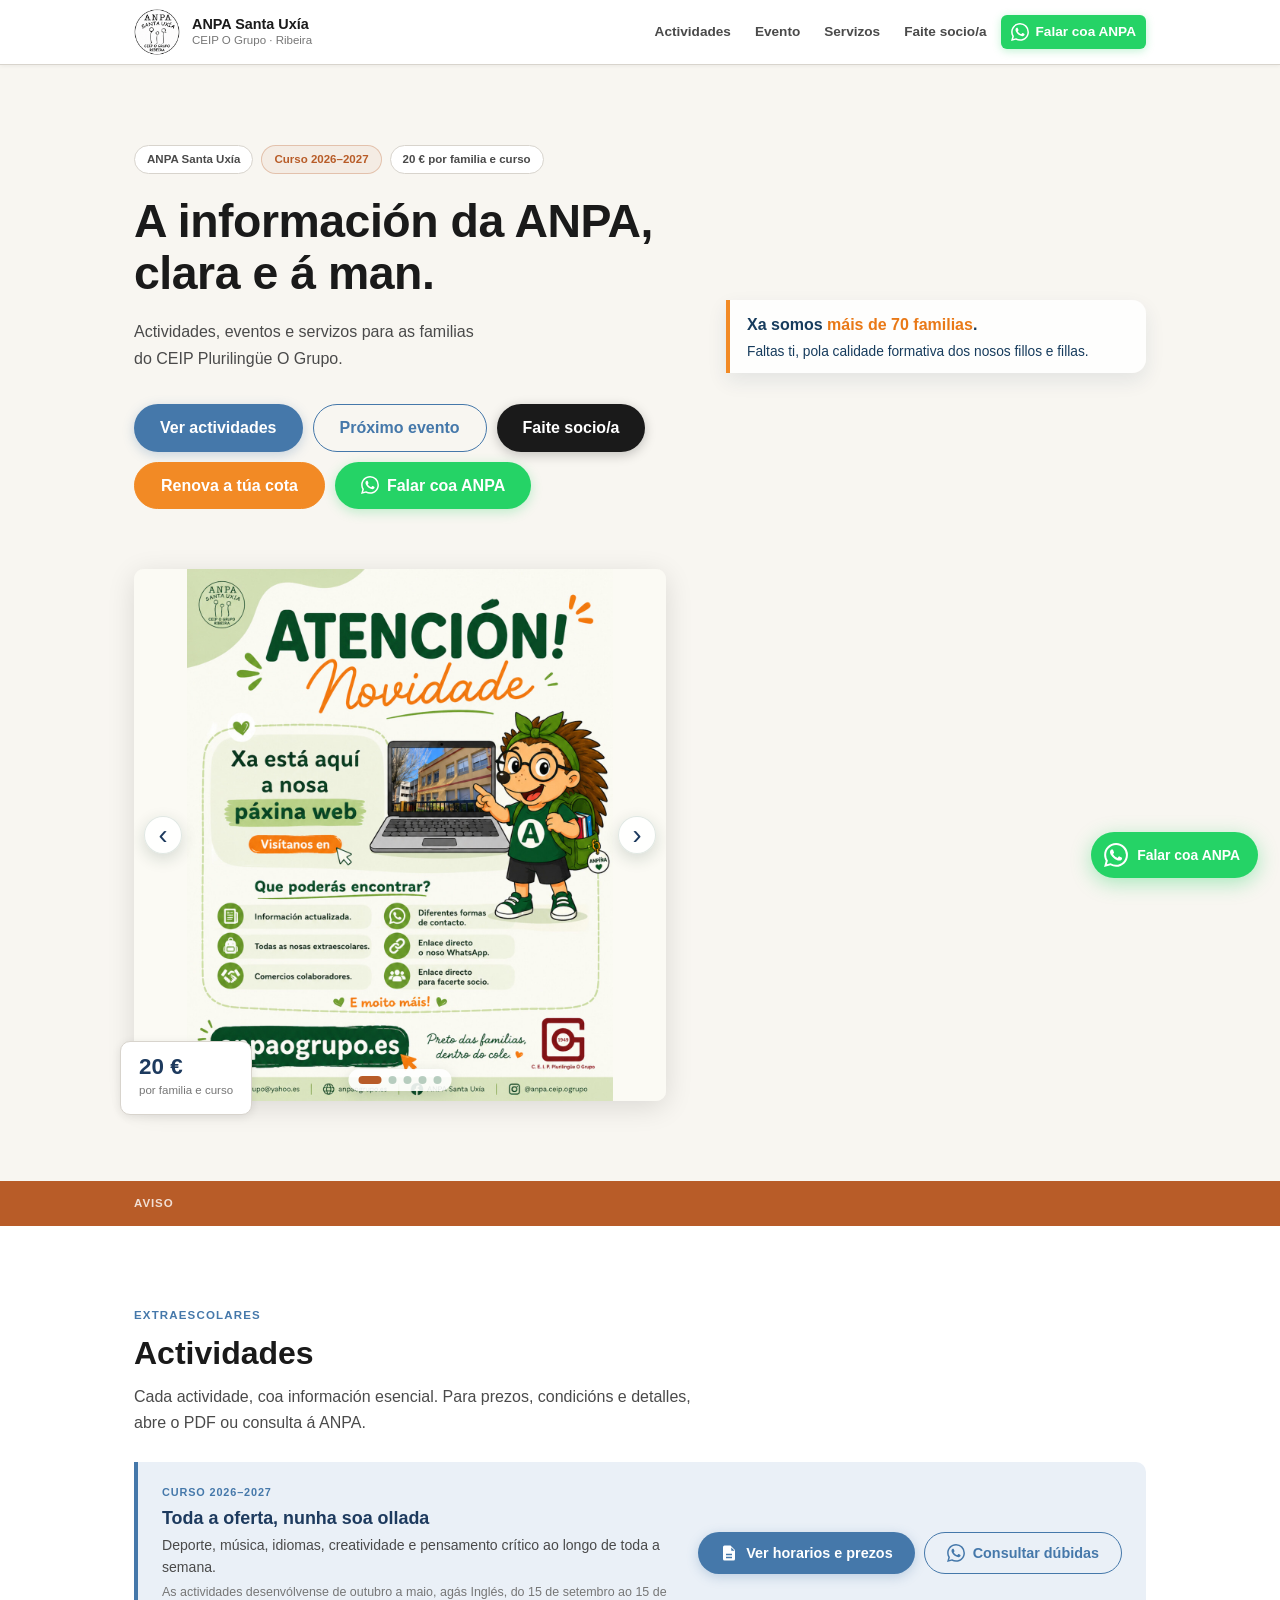
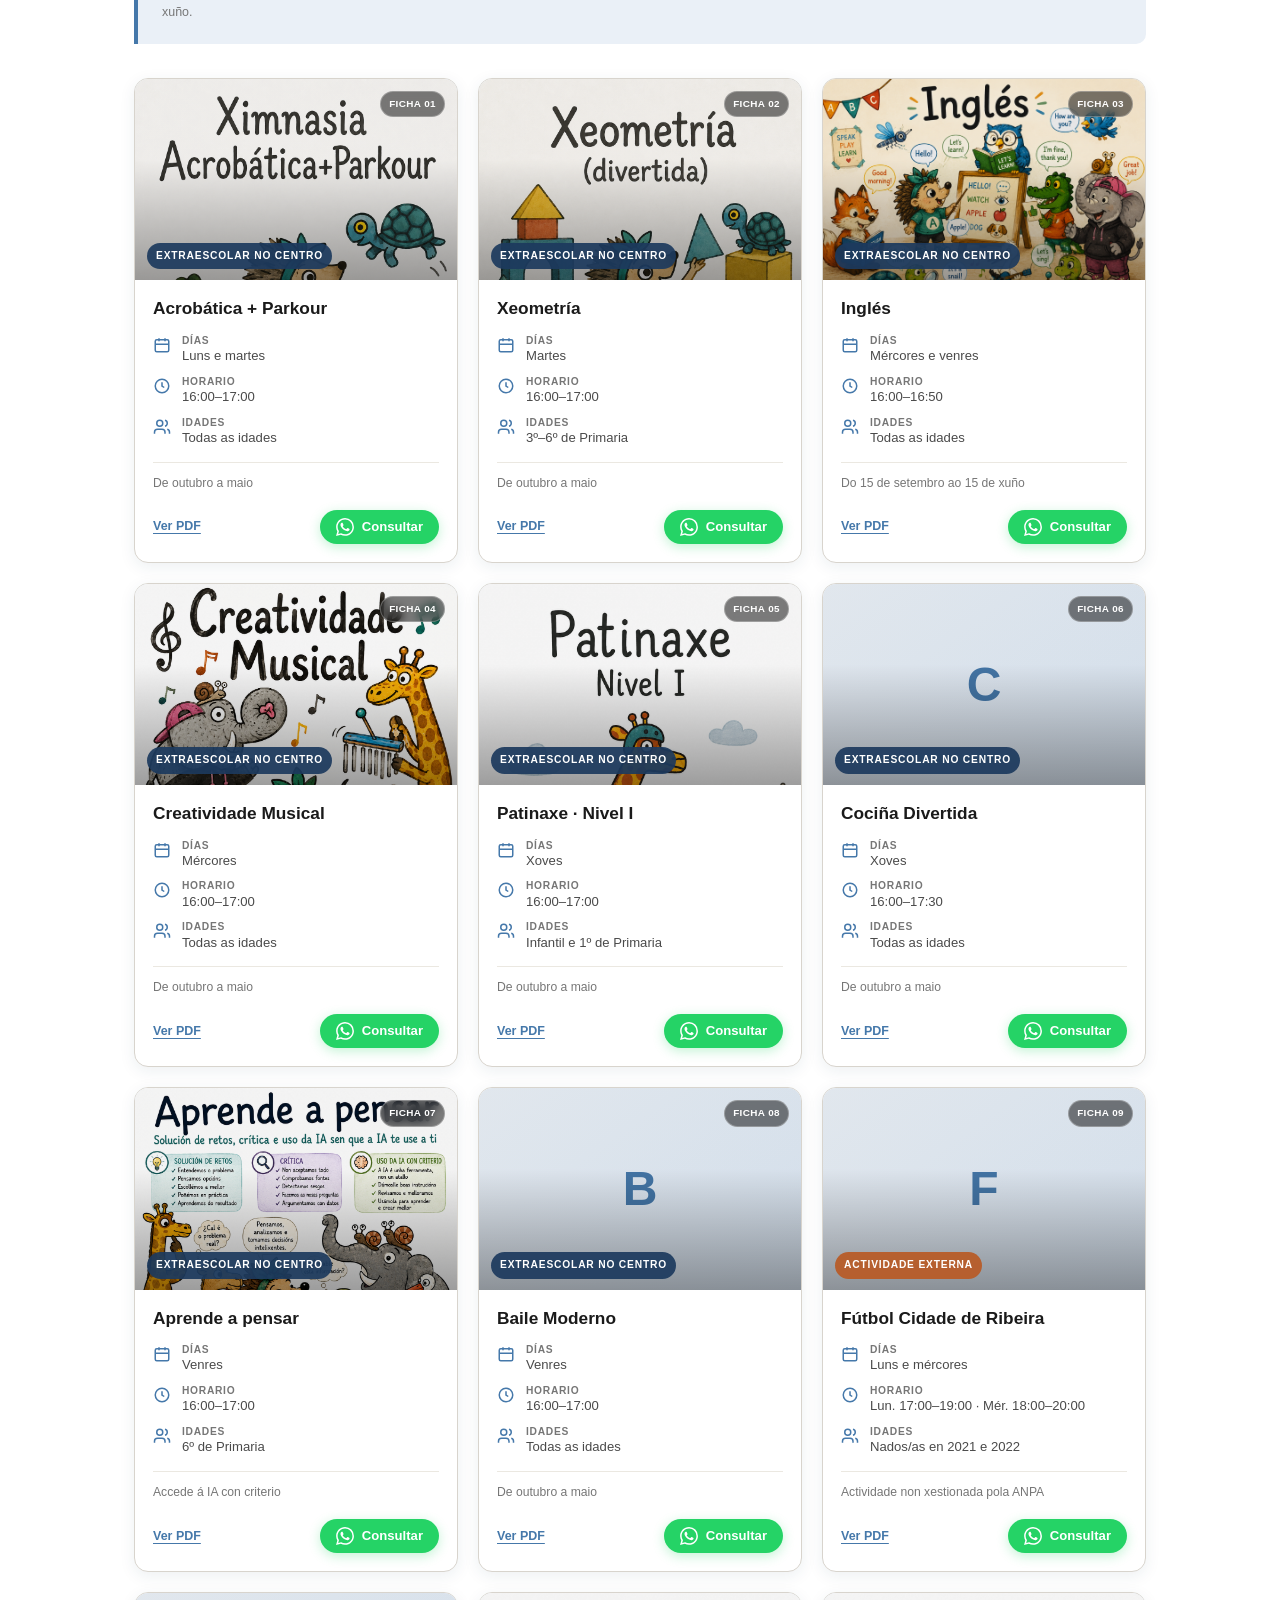
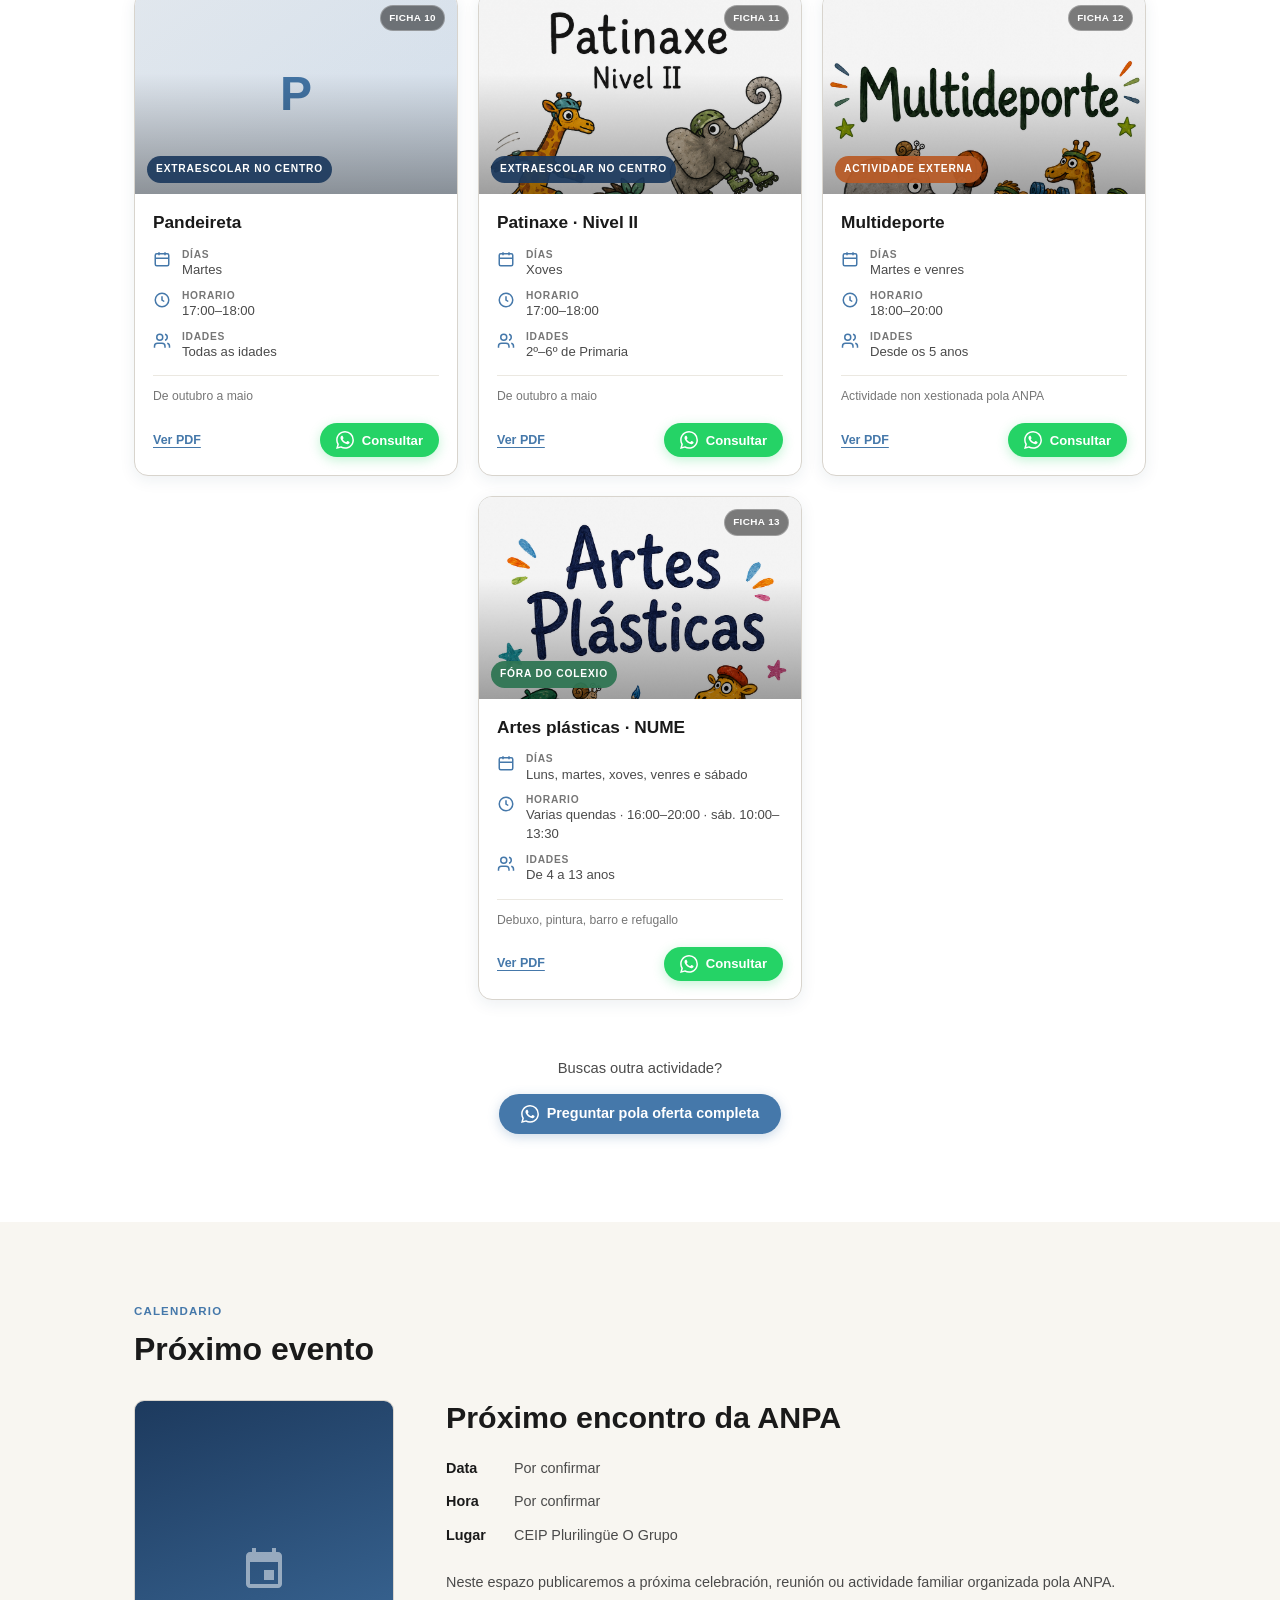
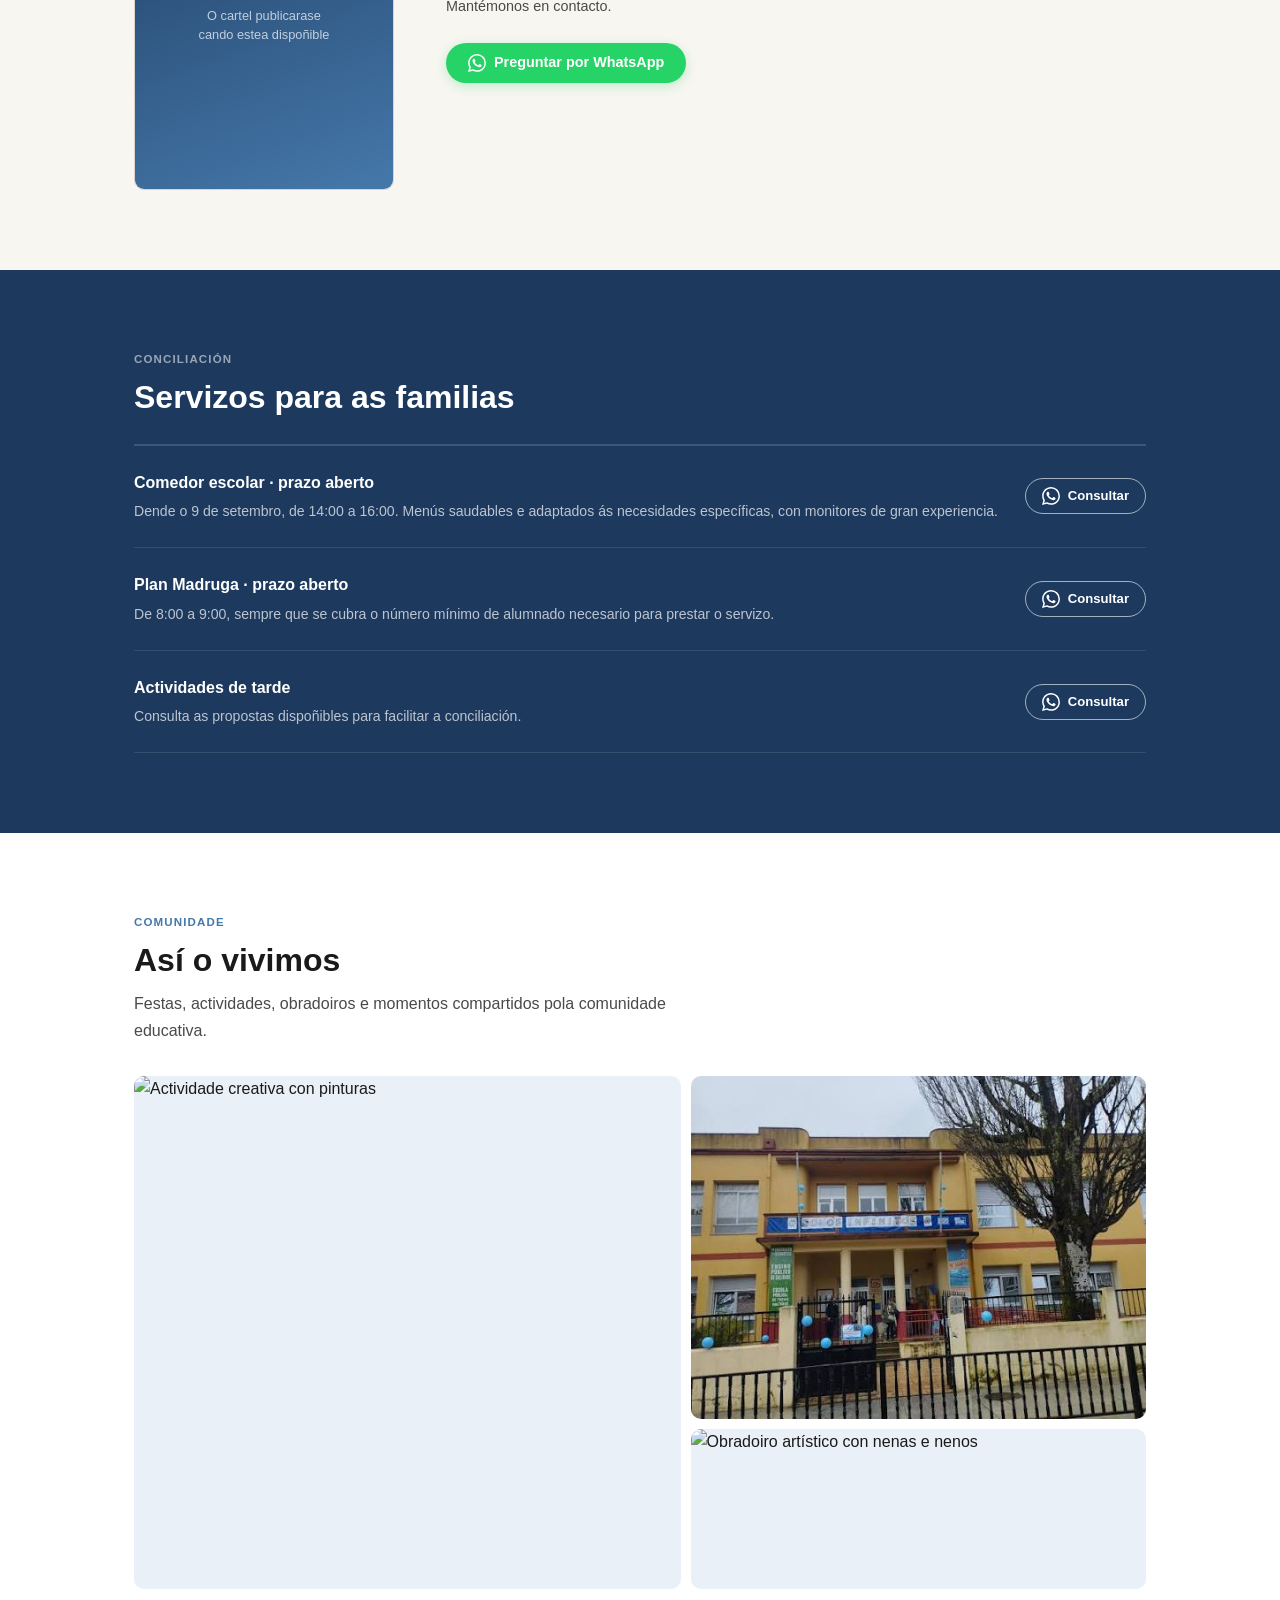
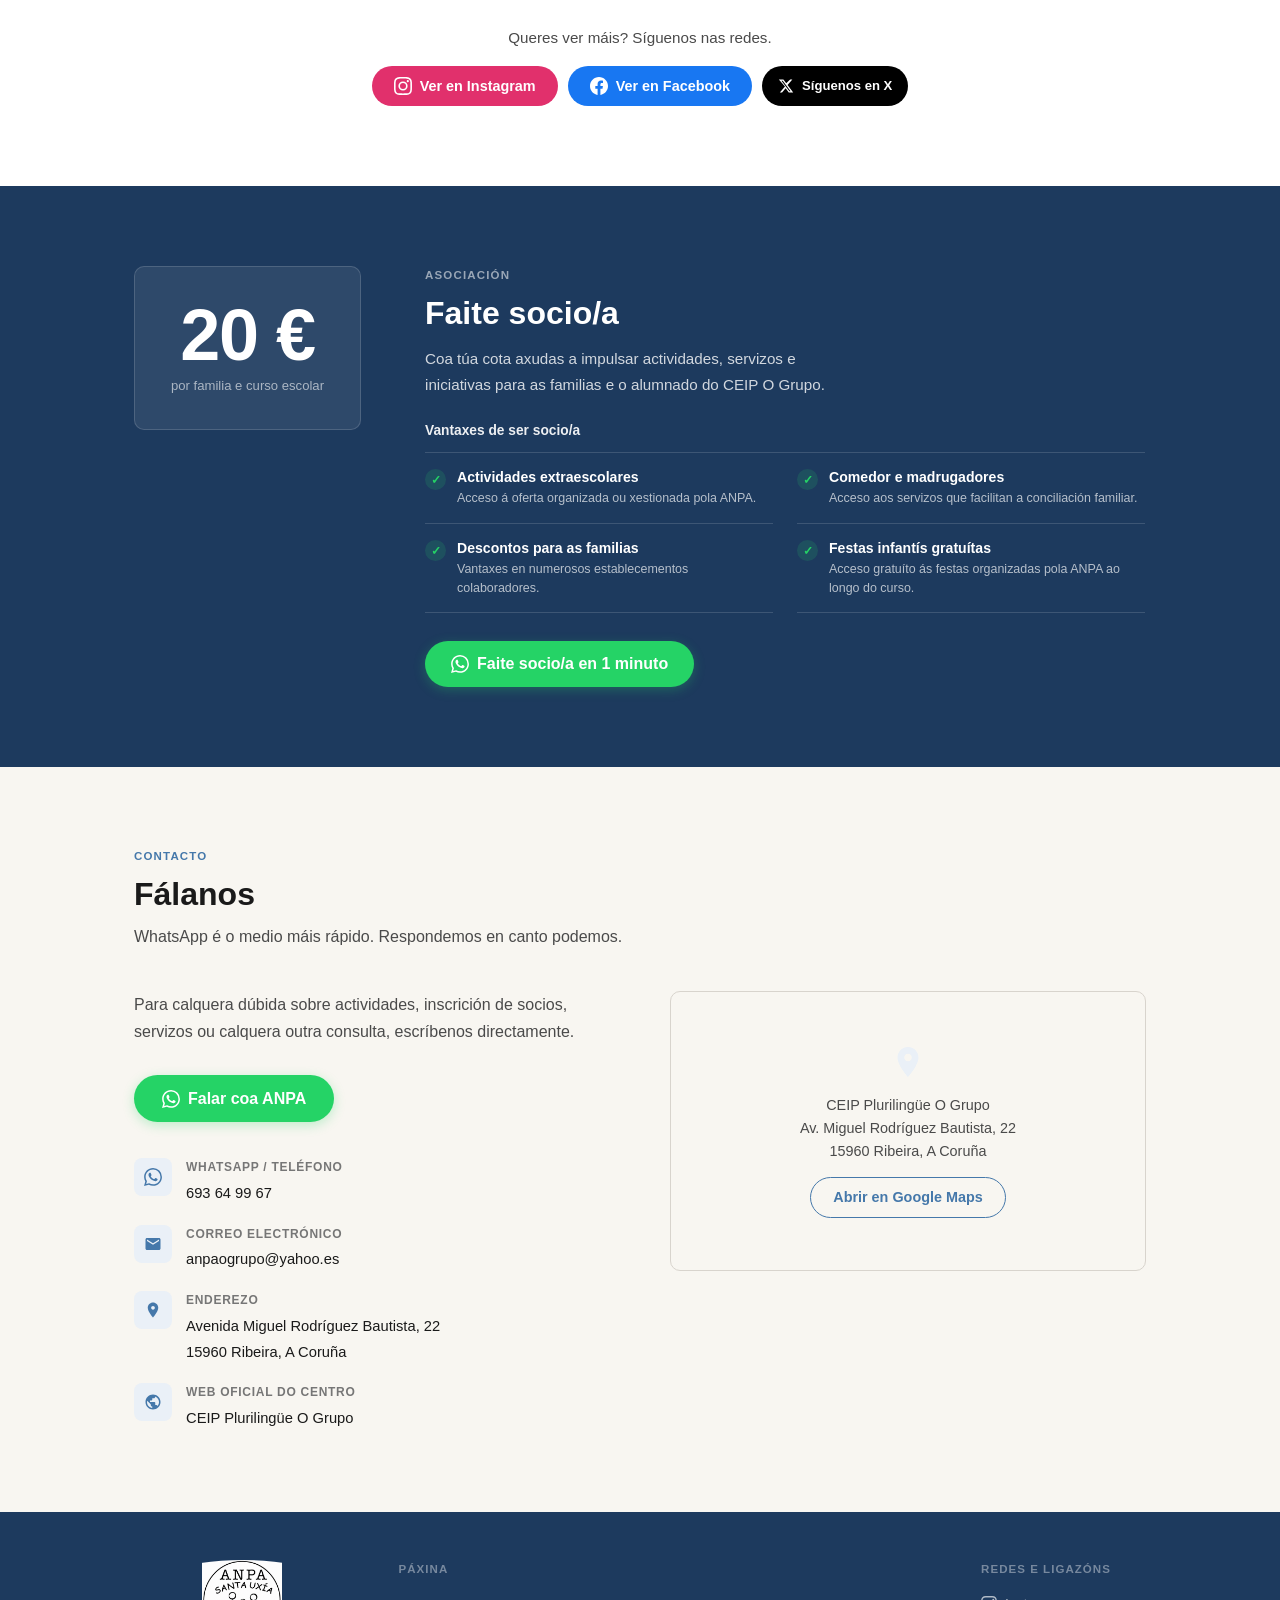
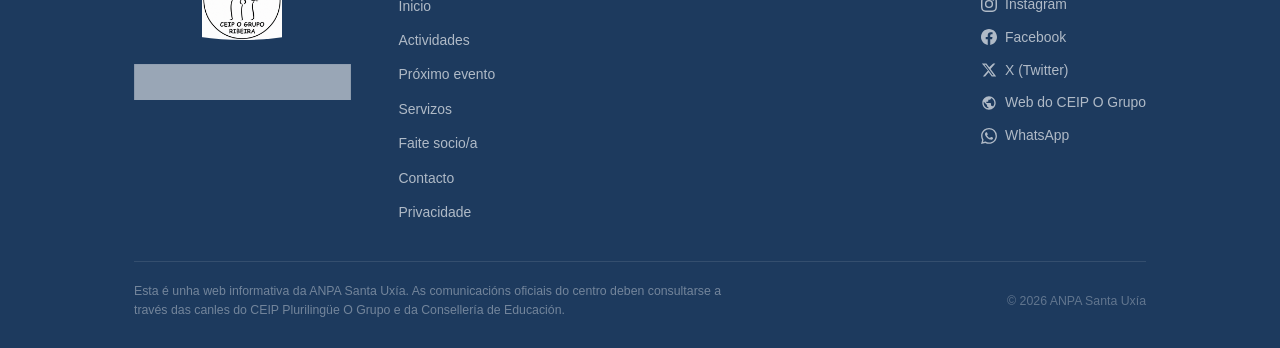
==== commit 7b29c67f: "Add files via upload" ====
--- a/index.html
+++ b/index.html
@@ -17,7 +17,7 @@
   <meta name="twitter:card"       content="summary_large_image">
 
   <link rel="icon" href="assets/images/logo-anpa.png" type="image/png">
-  <link rel="stylesheet" href="styles.css?v=8">
+  <link rel="stylesheet" href="styles.css?v=9">
 
   <!-- JSON-LD -->
   <script type="application/ld+json">
@@ -675,6 +675,7 @@
           <li><a href="#servizos">Servizos</a></li>
           <li><a href="#socios">Faite socio/a</a></li>
           <li><a href="#contacto">Contacto</a></li>
+          <li><a href="/privacidade">Privacidade</a></li>
         </ul>
       </nav>
 
--- a/styles.css
+++ b/styles.css
@@ -1366,3 +1366,131 @@
     display: block;
   }
 }
+
+/* ─── PRIVACIDADE ───────────────────────────────────────────── */
+.privacidade-hero {
+  padding: 68px 0 46px;
+  background: var(--blue-pale);
+  border-bottom: 1px solid var(--border);
+}
+
+.privacidade-reading {
+  width: 100%;
+  max-width: 760px;
+  margin: 0 auto;
+}
+
+.privacidade-title {
+  margin: 0 0 18px;
+  color: var(--blue-dark);
+  font-size: clamp(2rem, 5vw, 3rem);
+  font-weight: 900;
+  line-height: 1.08;
+  letter-spacing: -.025em;
+}
+
+.privacidade-intro {
+  max-width: 700px;
+  margin: 0;
+  color: var(--text-mid);
+  font-size: 1.08rem;
+  line-height: 1.75;
+}
+
+.privacidade-content {
+  padding: 34px 0 76px;
+  background: var(--white);
+}
+
+.privacidade-section {
+  padding: 30px 0;
+  border-bottom: 1px solid var(--border);
+}
+
+.privacidade-section h2 {
+  margin: 0 0 15px;
+  color: var(--blue-dark);
+  font-size: 1.22rem;
+  font-weight: 900;
+  line-height: 1.3;
+}
+
+.privacidade-section p {
+  margin: 0;
+  color: var(--text-mid);
+  font-size: 1rem;
+  line-height: 1.75;
+}
+
+.privacidade-section p + p,
+.privacidade-section ul + p,
+.privacidade-section p + ul {
+  margin-top: 14px;
+}
+
+.privacidade-section ul {
+  margin: 14px 0 0;
+  padding-left: 1.35rem;
+  list-style: disc;
+}
+
+.privacidade-section li {
+  padding-left: .2rem;
+  color: var(--text-mid);
+  font-size: 1rem;
+  line-height: 1.65;
+}
+
+.privacidade-section li + li {
+  margin-top: 7px;
+}
+
+.privacidade-section strong {
+  color: var(--text);
+}
+
+.privacidade-section a {
+  color: var(--blue-dark);
+  font-weight: 700;
+  text-decoration: underline;
+  text-underline-offset: 3px;
+}
+
+.privacidade-section a:hover {
+  color: var(--blue);
+}
+
+.privacidade-contacto {
+  font-style: normal;
+}
+
+.privacidade-actualizacion {
+  margin: 30px 0 0;
+  color: var(--text-light);
+  font-size: .88rem;
+  font-weight: 700;
+}
+
+@media (max-width: 620px) {
+  .privacidade-hero {
+    padding: 46px 0 34px;
+  }
+
+  .privacidade-content {
+    padding: 18px 0 54px;
+  }
+
+  .privacidade-section {
+    padding: 25px 0;
+  }
+
+  .privacidade-title {
+    font-size: clamp(1.8rem, 9vw, 2.35rem);
+  }
+
+  .privacidade-intro,
+  .privacidade-section p,
+  .privacidade-section li {
+    font-size: 1rem;
+  }
+}
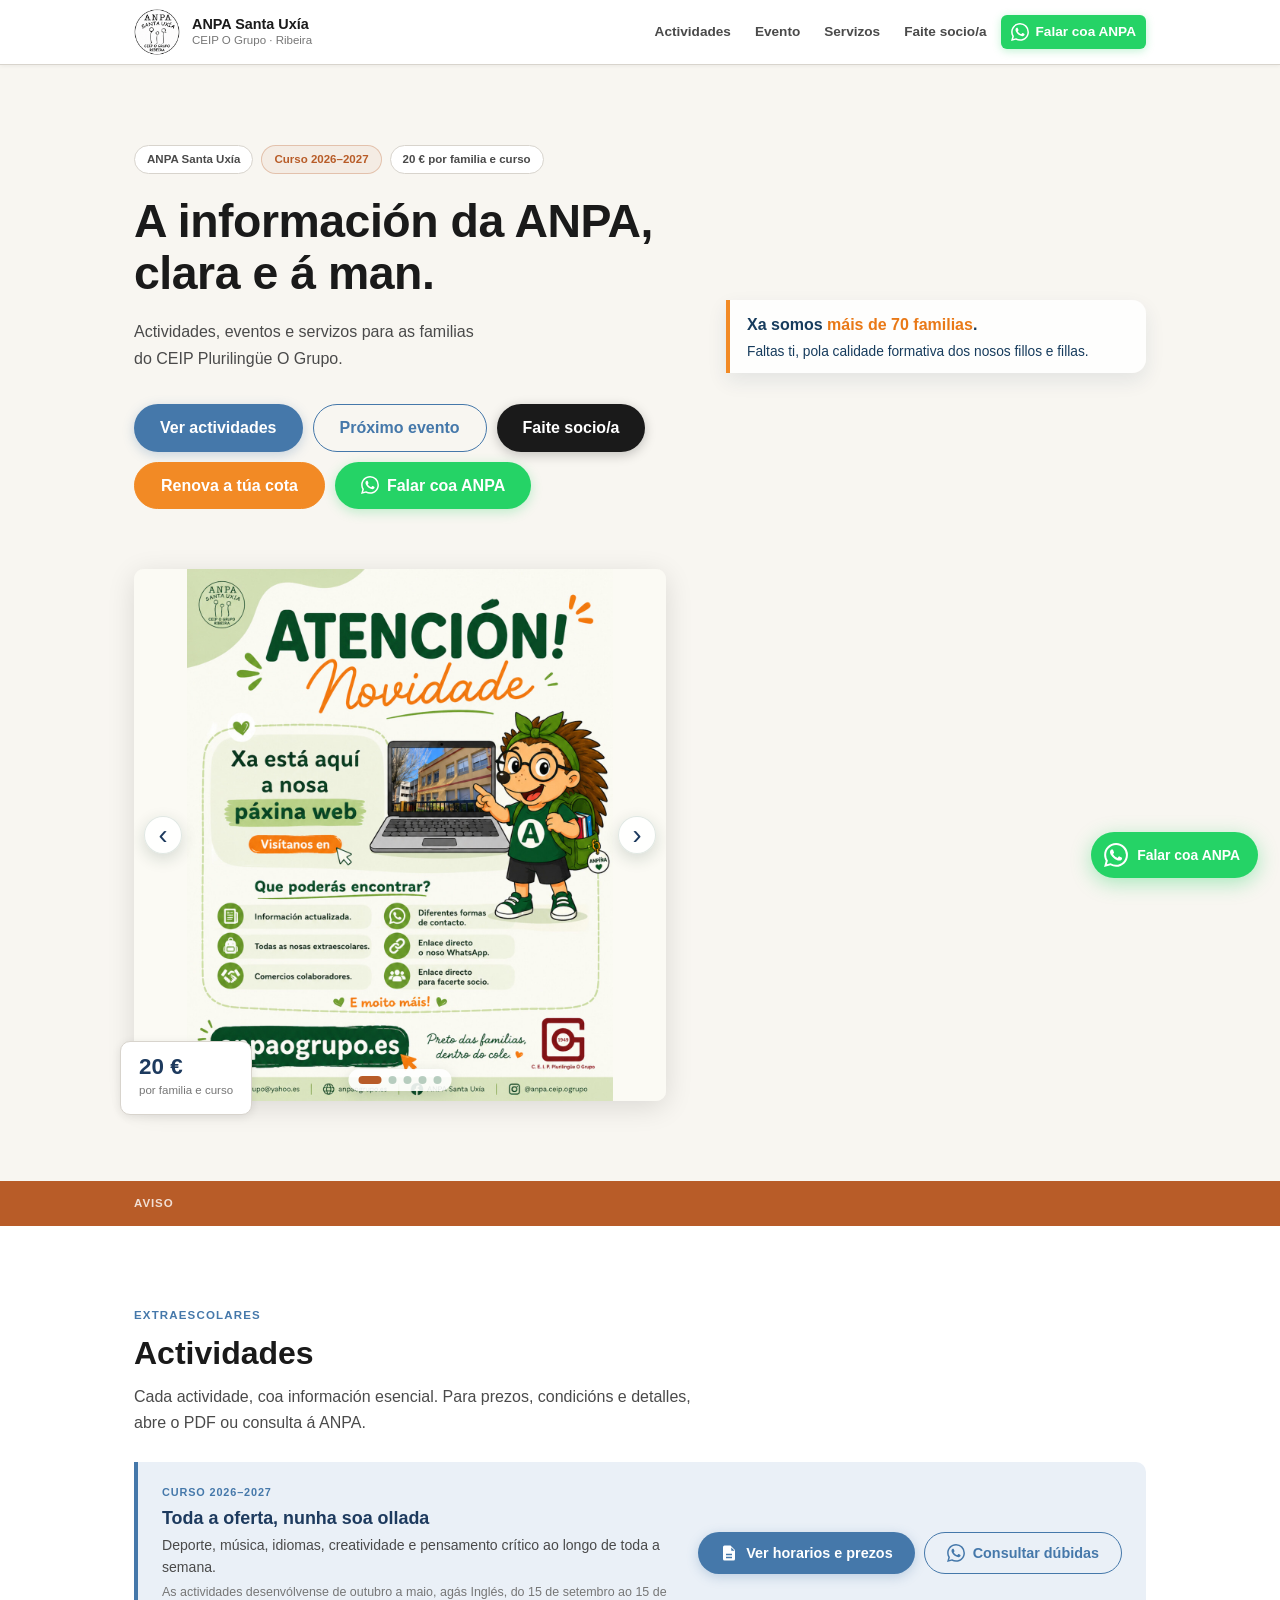
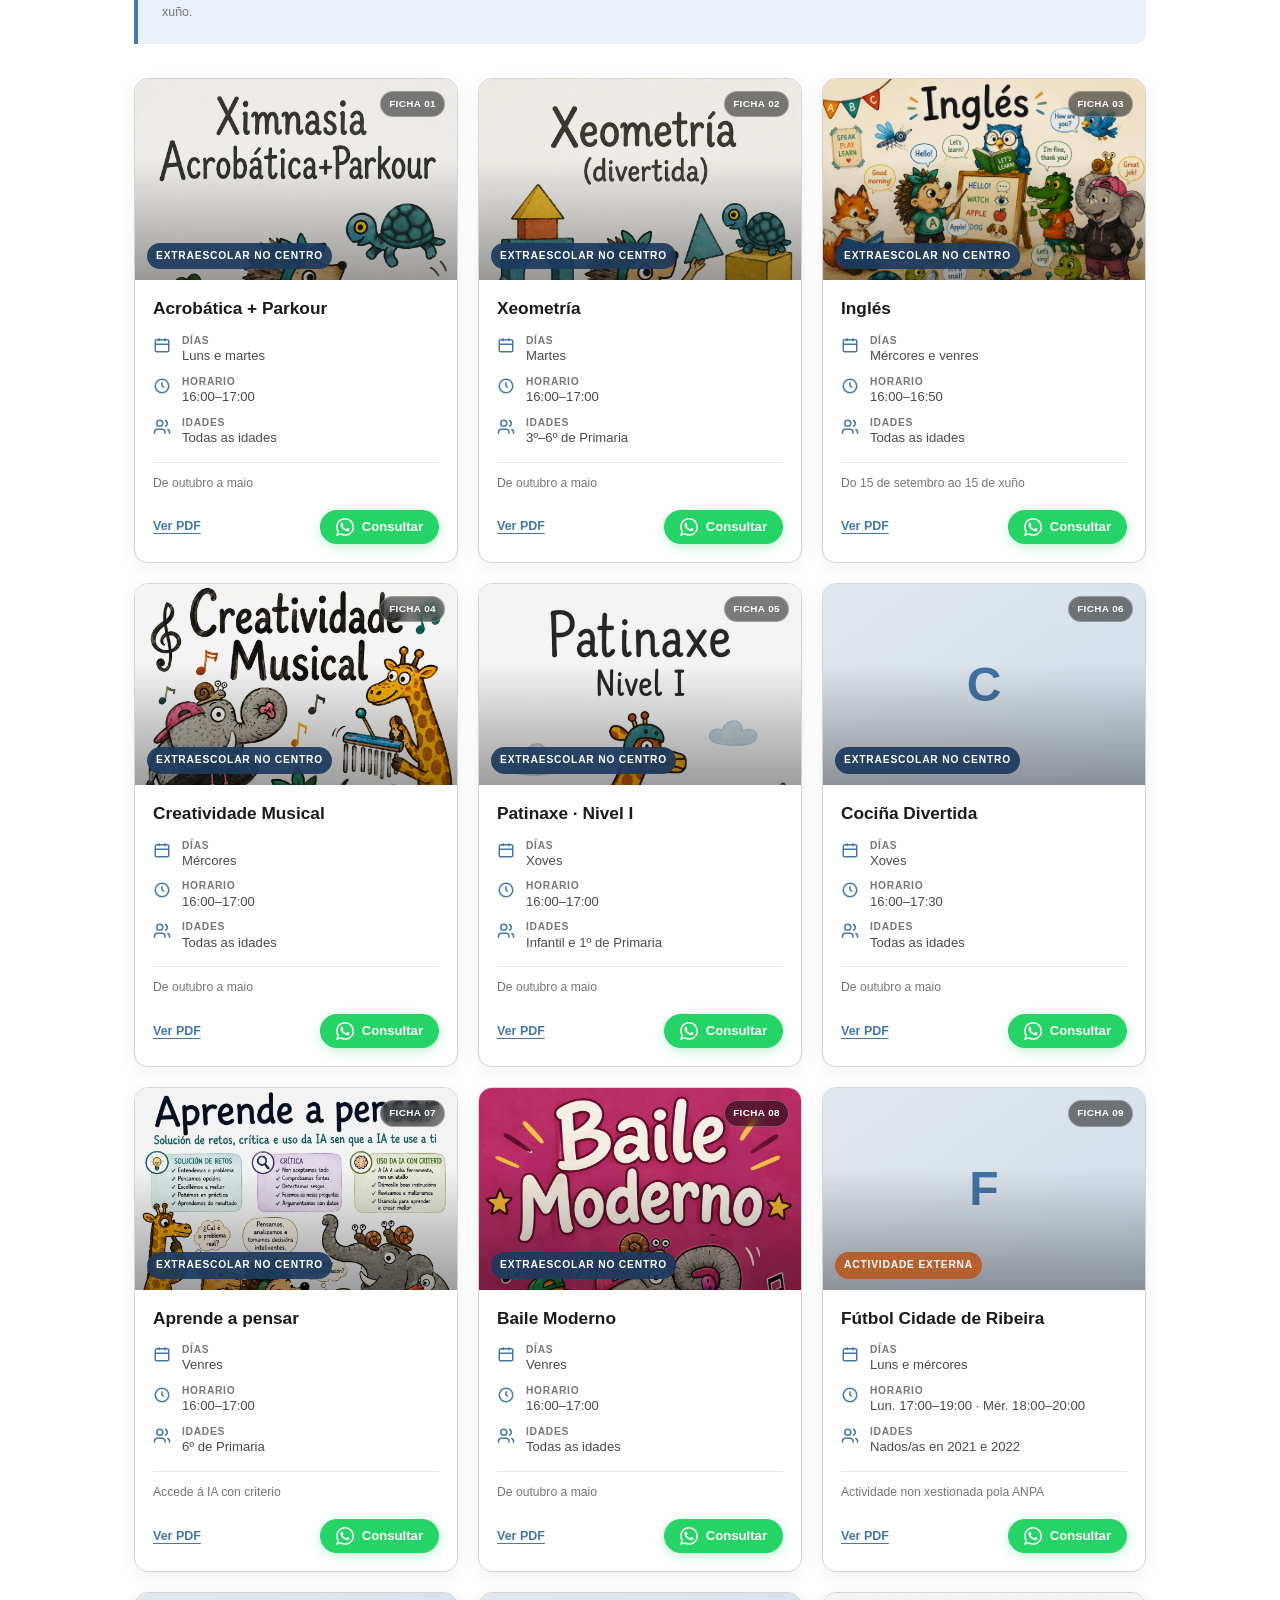
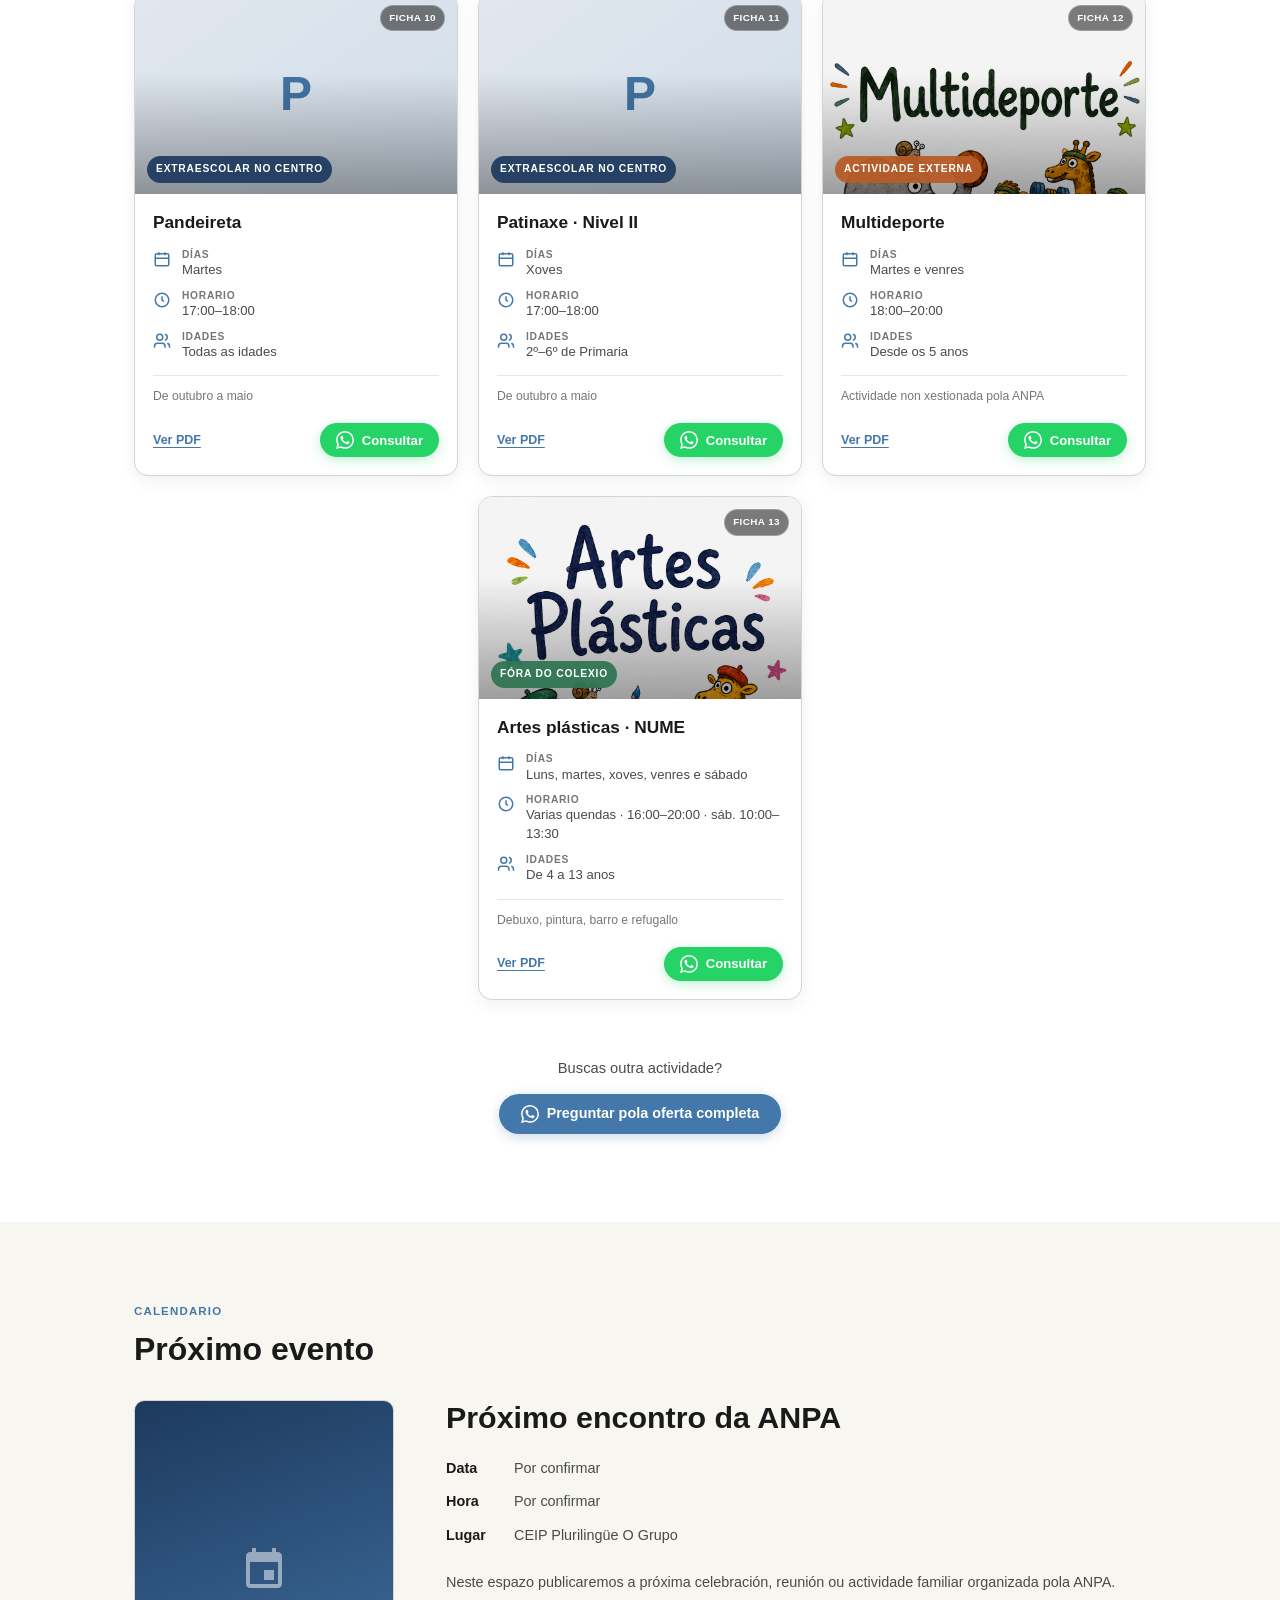
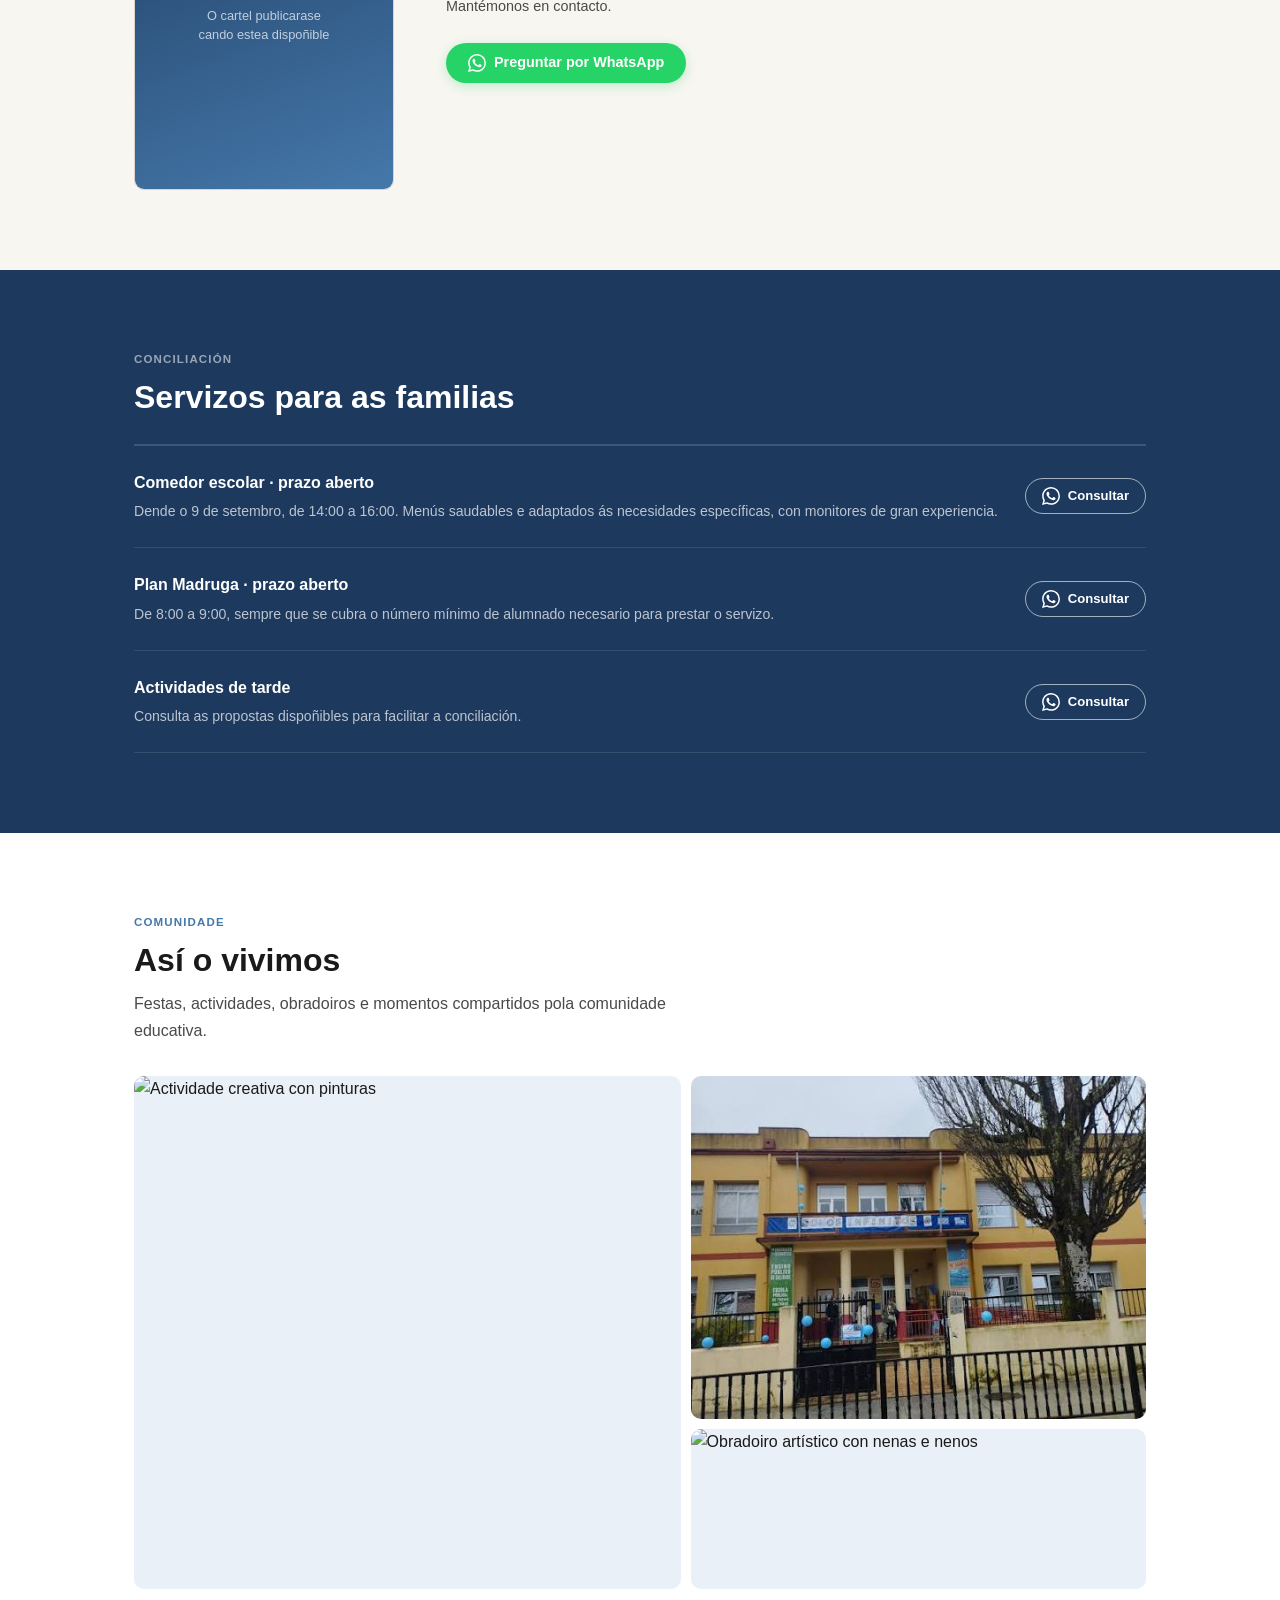
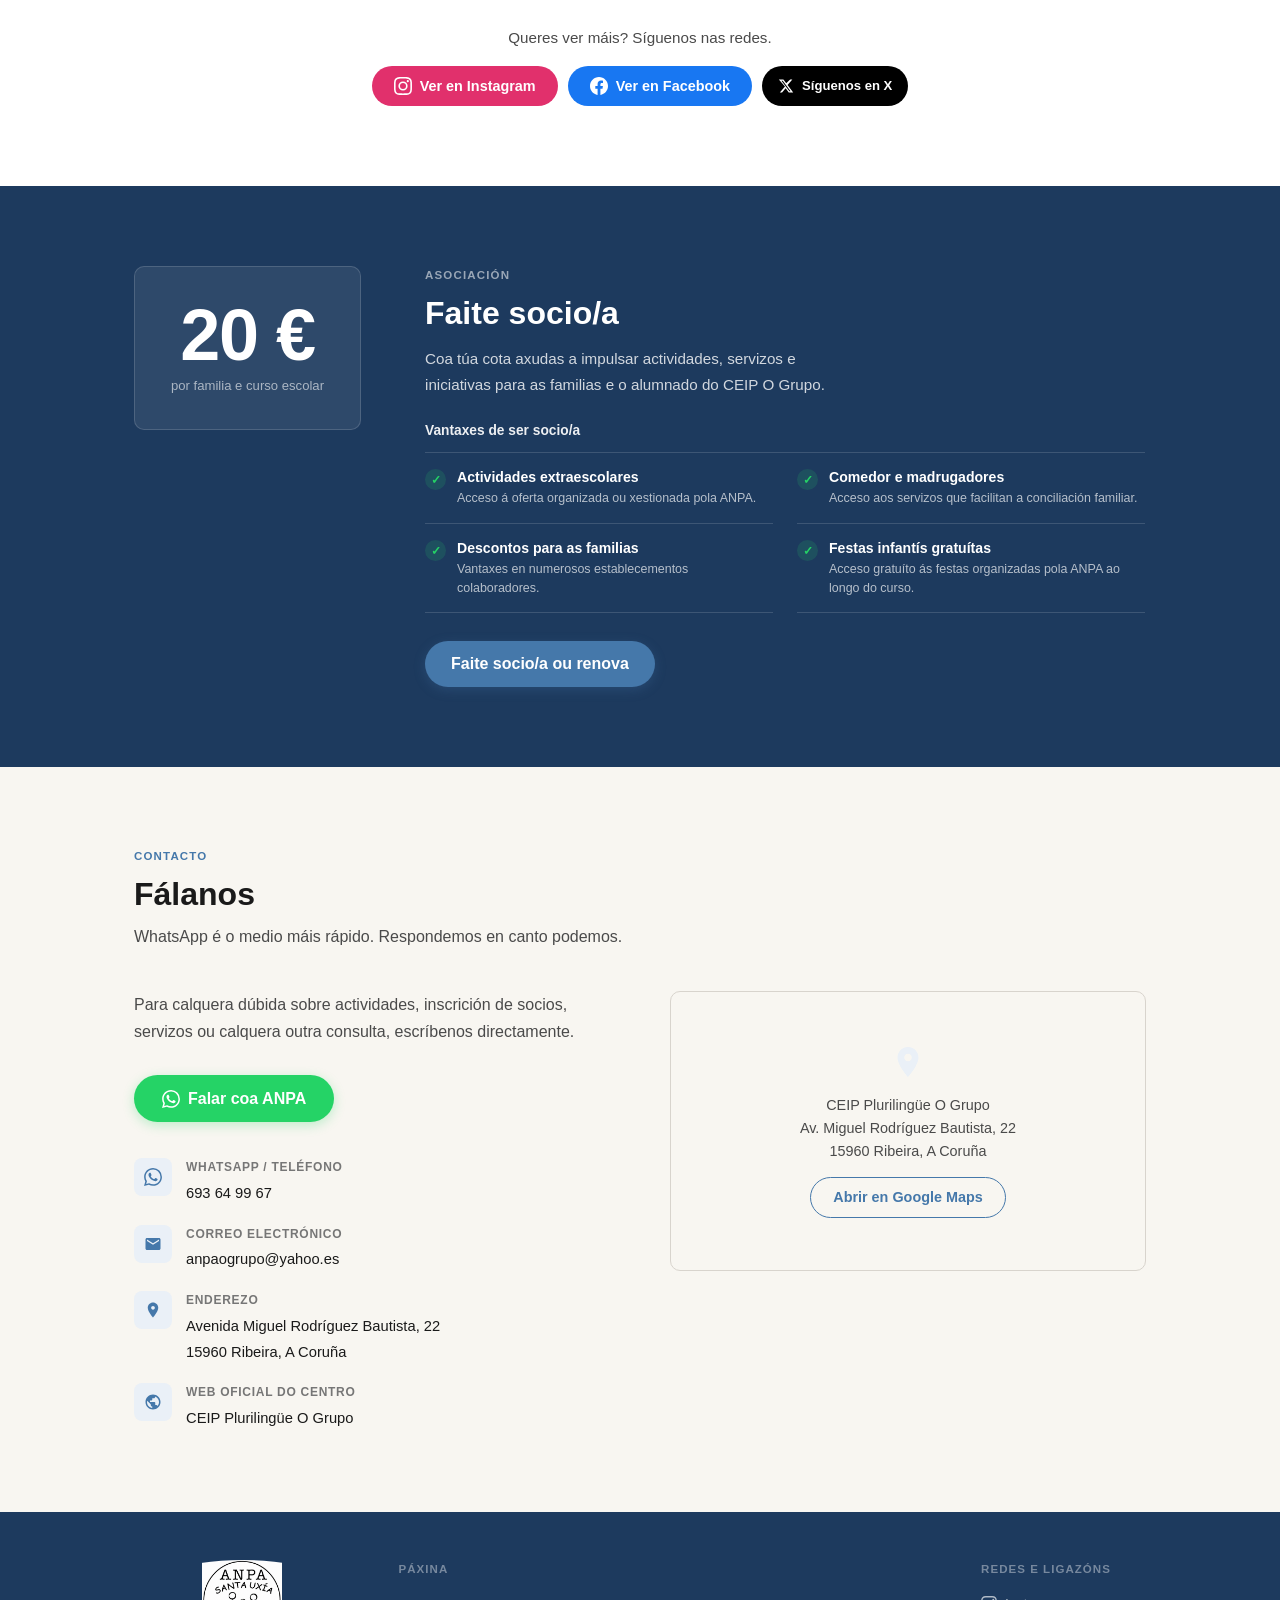
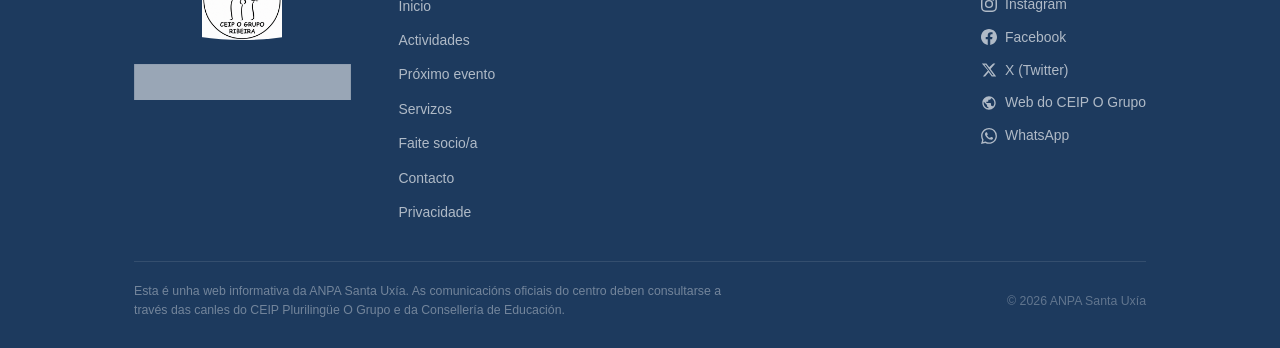
==== commit 80037254: "Add files via upload" ====
--- a/index.html
+++ b/index.html
@@ -78,7 +78,7 @@
         <a href="#actividades">Actividades</a>
         <a href="#evento">Evento</a>
         <a href="#servizos">Servizos</a>
-        <a href="#socios">Faite socio/a</a>
+        <a href="https://socios.anpaogrupo.es/alta">Faite socio/a</a>
         <a href="#"
            id="headerWa"
            class="header-wa"
@@ -132,15 +132,11 @@
           <div class="portada-actions">
             <a href="#actividades" class="btn btn--blue btn--lg">Ver actividades</a>
             <a href="#evento"      class="btn btn--outline btn--lg">Próximo evento</a>
-            <a href="#altaSocioPanel"
-               id="abrirAltaSocioPortada"
-               class="btn btn--dark btn--lg"
-               aria-controls="altaSocioPanel"
-               aria-expanded="false">
+            <a href="https://socios.anpaogrupo.es/alta"
+               class="btn btn--dark btn--lg">
               Faite socio/a
             </a>
-            <a href="#socios"
-               id="abrirRenovacionPortada"
+            <a href="https://socios.anpaogrupo.es/alta"
                class="btn btn--renew btn--lg">
               Renova a túa cota
             </a>
@@ -342,26 +338,20 @@
               aria-label="Beneficios de ser socio ou socia"></ul>
 
           <div class="socios-actions">
-            <button type="button"
-               class="btn btn--wa btn--lg"
-               id="abrirAltaSocio"
-               aria-expanded="false"
-               aria-controls="altaSocioPanel">
-              <svg class="wa-icon" viewBox="0 0 24 24" fill="currentColor" aria-hidden="true">
-                <path d="M17.472 14.382c-.297-.149-1.758-.867-2.03-.967-.273-.099-.471-.148-.67.15-.197.297-.767.966-.94 1.164-.173.199-.347.223-.644.075-.297-.15-1.255-.463-2.39-1.475-.883-.788-1.48-1.761-1.653-2.059-.173-.297-.018-.458.13-.606.134-.133.298-.347.446-.52.149-.174.198-.298.298-.497.099-.198.05-.371-.025-.52-.075-.149-.669-1.612-.916-2.207-.242-.579-.487-.5-.669-.51-.173-.008-.371-.01-.57-.01-.198 0-.52.074-.792.372-.272.297-1.04 1.016-1.04 2.479 0 1.462 1.065 2.875 1.213 3.074.149.198 2.096 3.2 5.077 4.487.709.306 1.262.489 1.694.625.712.227 1.36.195 1.871.118.571-.085 1.758-.719 2.006-1.413.248-.694.248-1.289.173-1.413-.074-.124-.272-.198-.57-.347m-5.421 7.403h-.004a9.87 9.87 0 01-5.031-1.378l-.361-.214-3.741.982.998-3.648-.235-.374a9.86 9.86 0 01-1.51-5.26c.001-5.45 4.436-9.884 9.888-9.884 2.64 0 5.122 1.03 6.988 2.898a9.825 9.825 0 012.893 6.994c-.003 5.45-4.437 9.884-9.885 9.884m8.413-18.297A11.815 11.815 0 0012.05 0C5.495 0 .16 5.335.157 11.892c0 2.096.547 4.142 1.588 5.945L.057 24l6.305-1.654a11.882 11.882 0 005.683 1.448h.005c6.554 0 11.89-5.335 11.893-11.893a11.821 11.821 0 00-3.48-8.413z"/>
-              </svg>
-              Faite socio/a en 1 minuto
-            </button>
-          </div>
-
-          <div class="alta-socio-panel" id="altaSocioPanel" hidden>
+            <a href="https://socios.anpaogrupo.es/alta"
+               class="btn btn--blue btn--lg">
+              Faite socio/a ou renova
+            </a>
+          </div>
+
+          <div class="alta-socio-panel" hidden inert aria-hidden="true">
             <div class="alta-socio-steps" aria-label="Proceso de alta">
               <span><b>1</b> Cubre</span>
               <span><b>2</b> Paga</span>
               <span><b>3</b> Envía</span>
             </div>
 
-        <form id="altaSocioForm" class="alta-socio-form">
+        <form class="alta-socio-form">
 
   <fieldset class="alta-socio-field" style="border:0;padding:0;margin:0;">
     <legend style="font-weight:800;margin-bottom:10px;">
@@ -673,7 +663,7 @@
           <li><a href="#actividades">Actividades</a></li>
           <li><a href="#evento">Próximo evento</a></li>
           <li><a href="#servizos">Servizos</a></li>
-          <li><a href="#socios">Faite socio/a</a></li>
+          <li><a href="https://socios.anpaogrupo.es/alta">Faite socio/a</a></li>
           <li><a href="#contacto">Contacto</a></li>
           <li><a href="/privacidade">Privacidade</a></li>
         </ul>
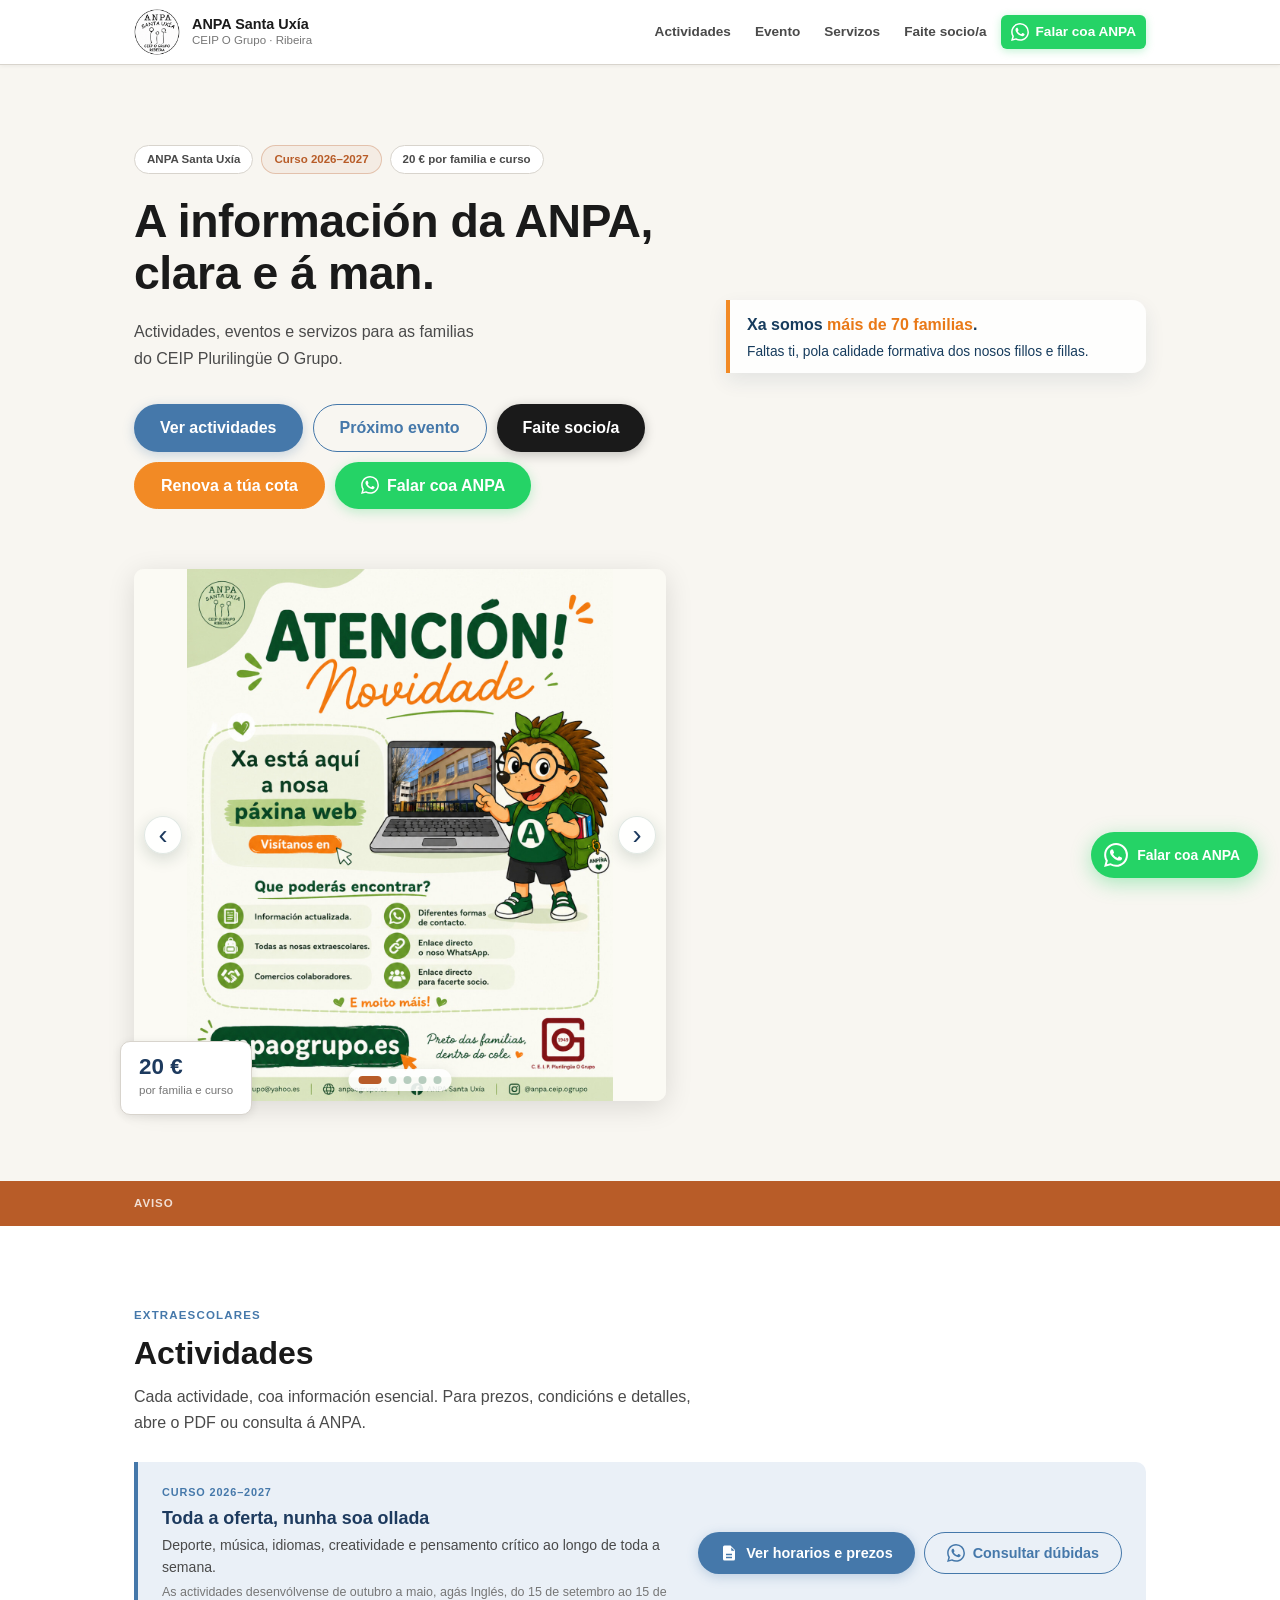
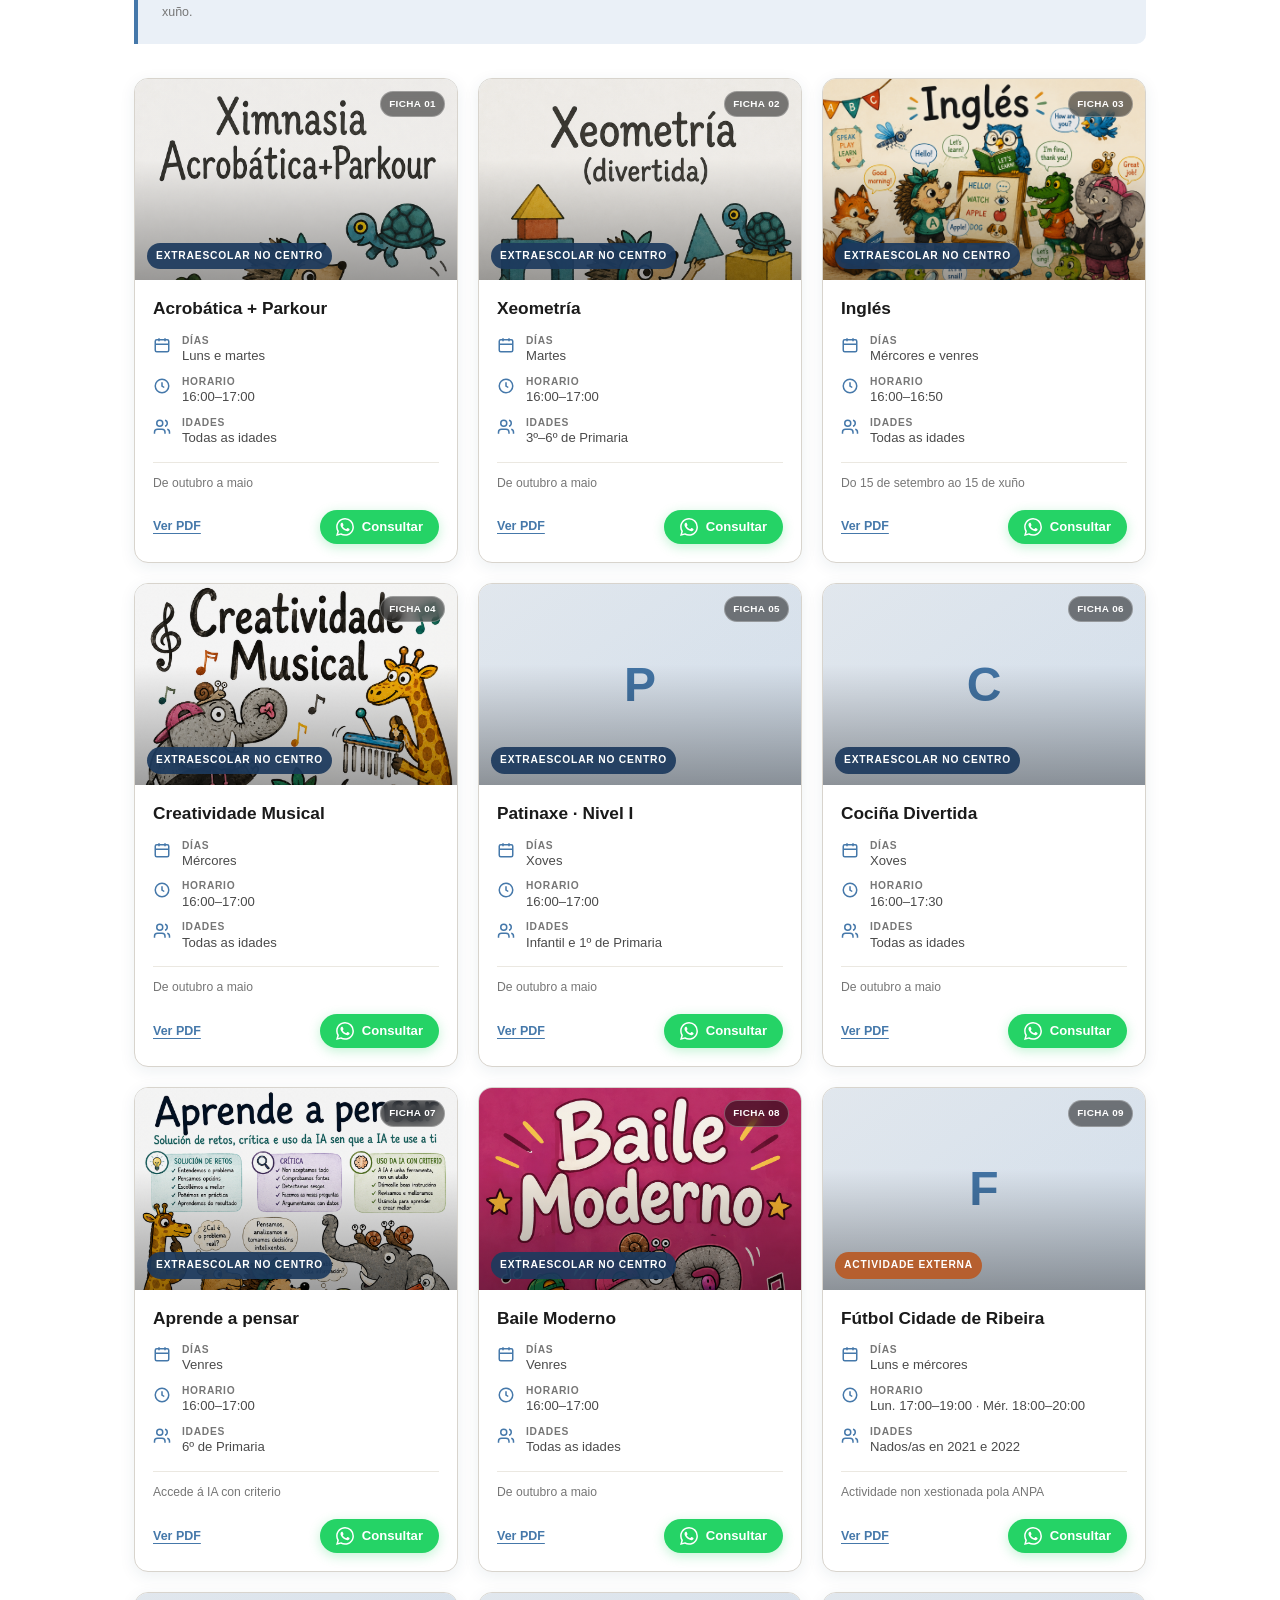
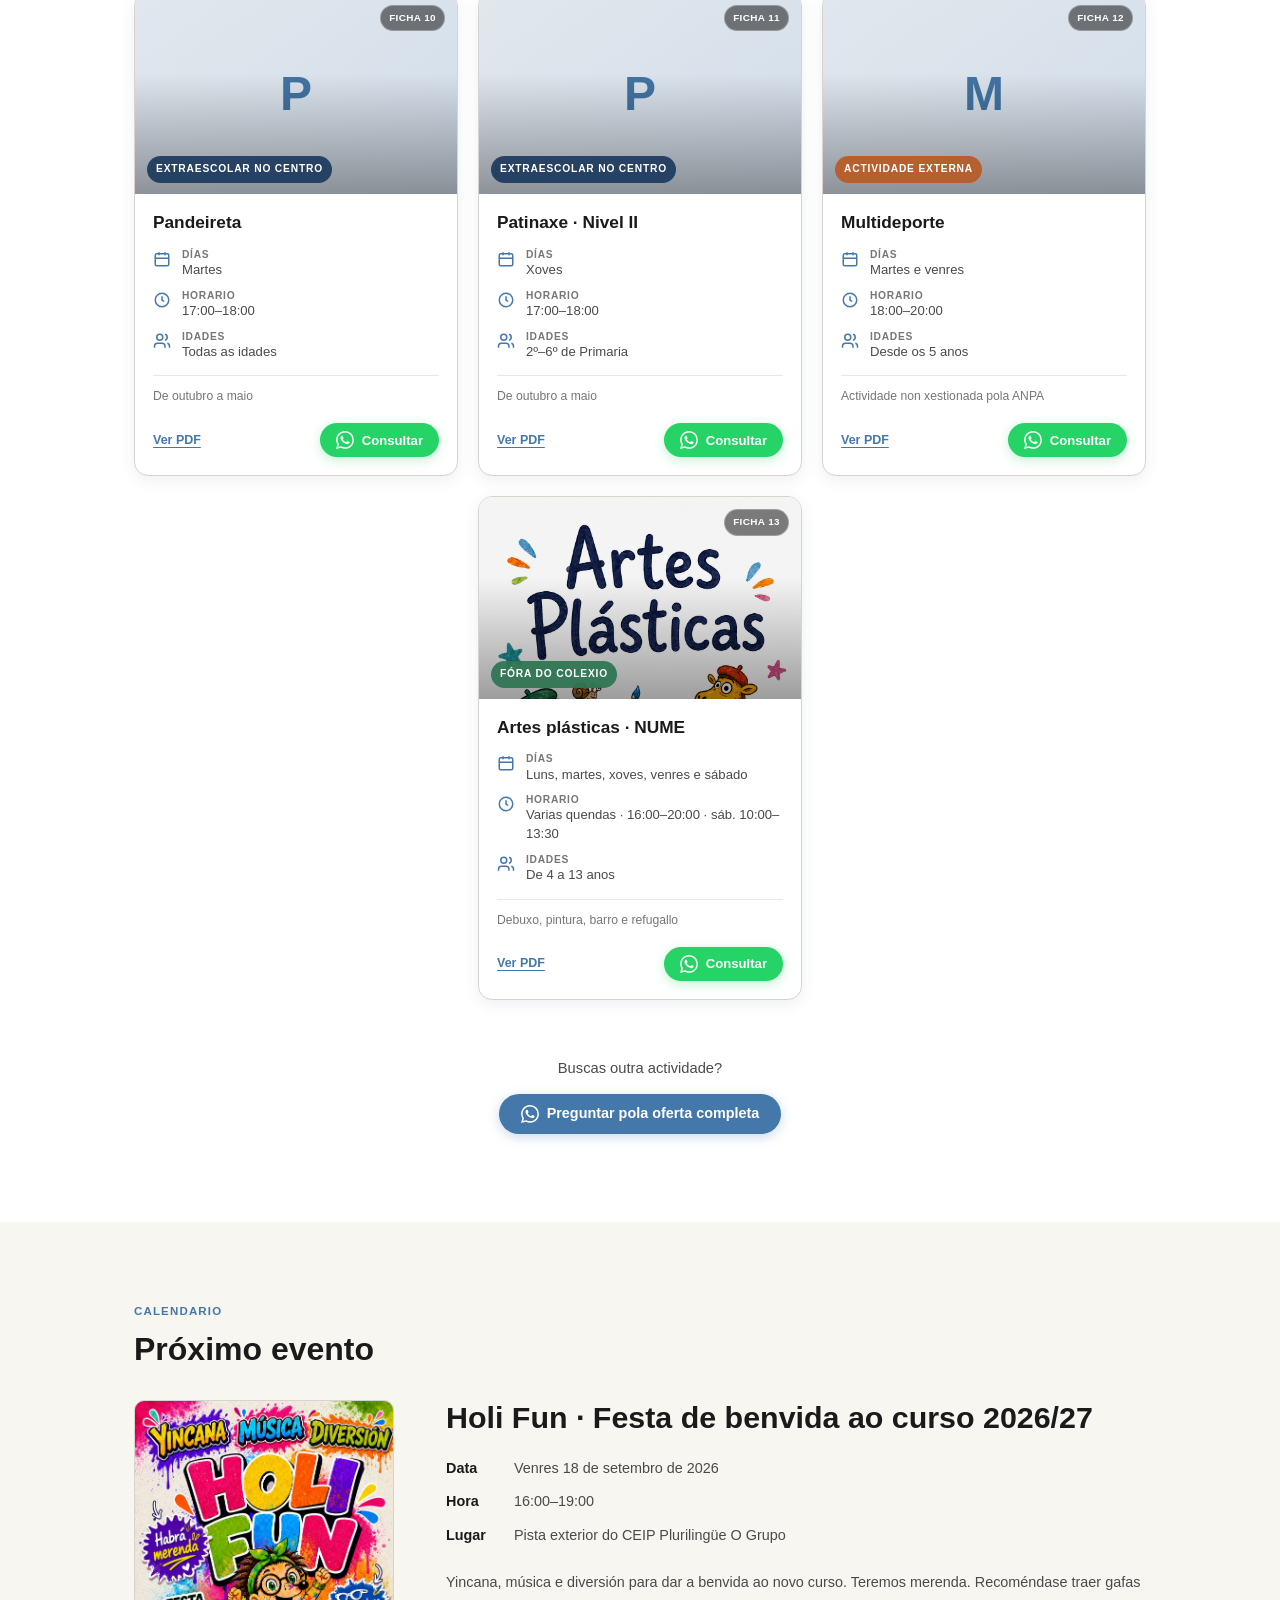
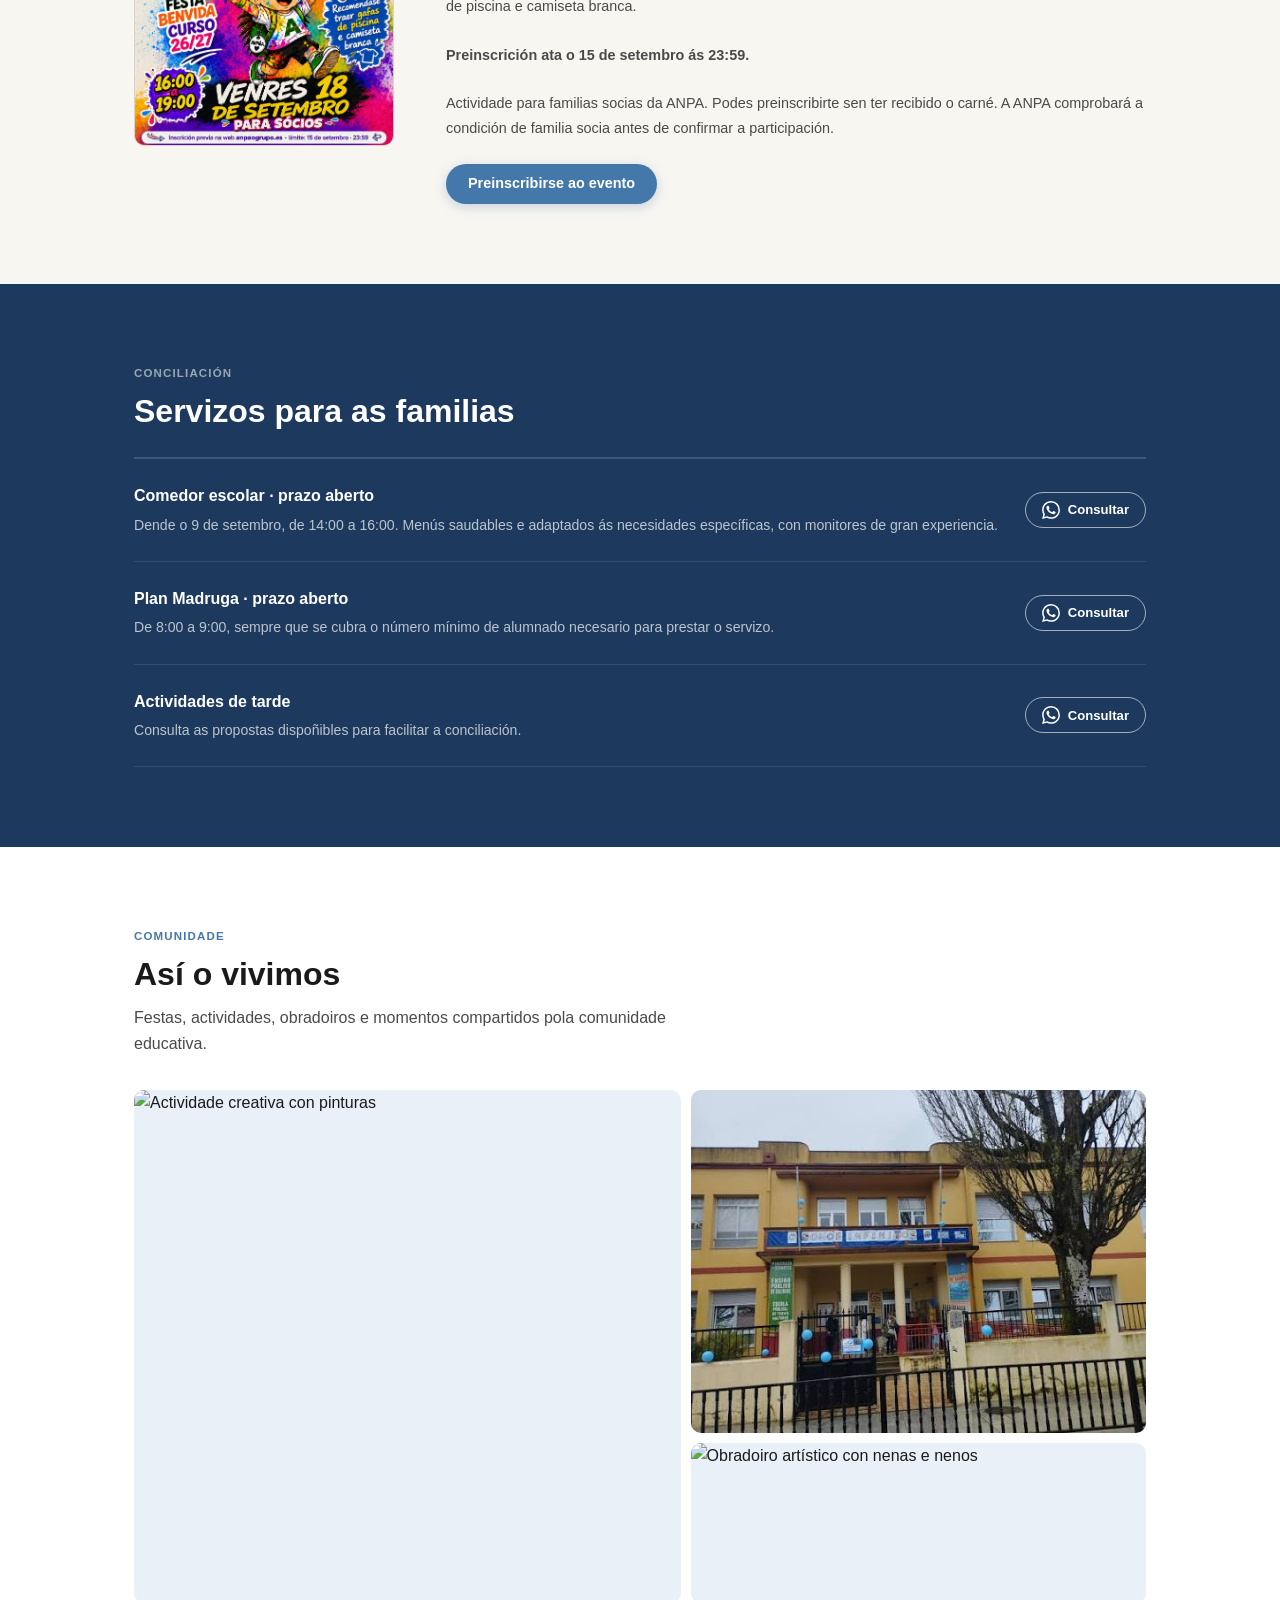
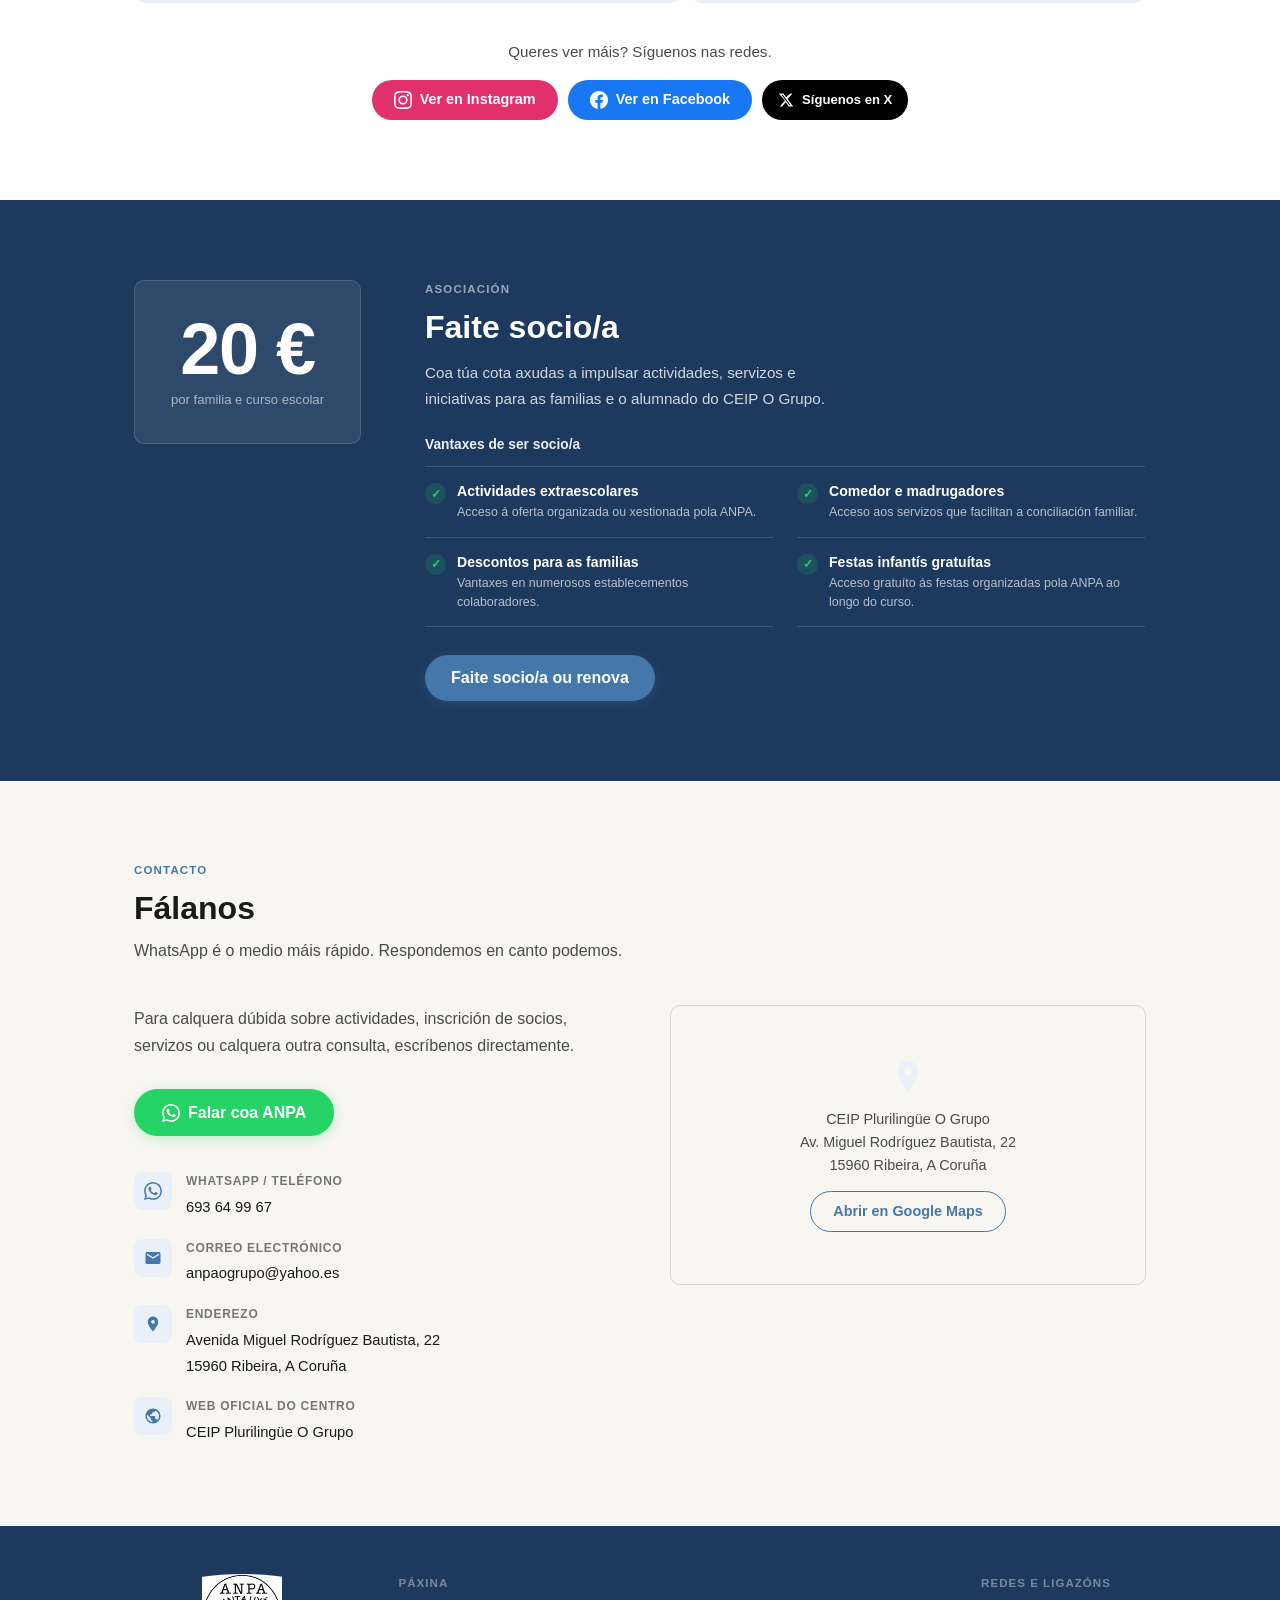
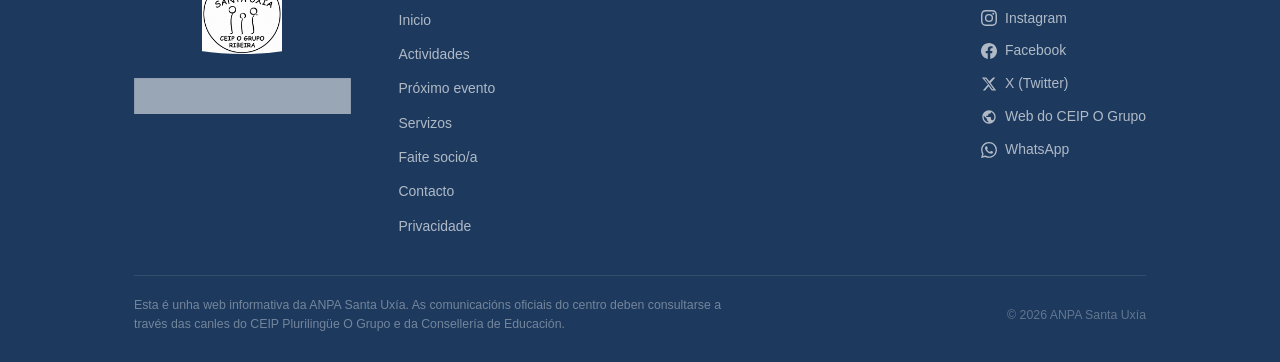
==== commit fe9d609b: "Add holi-programado.js script to index.html" ====
--- a/index.html
+++ b/index.html
@@ -736,5 +736,6 @@
 
 <script src="content.js?v=6"></script>
 <script src="script.js?v=8"></script>
+  <script src="holi-programado.js?v=1"></script>
 </body>
 </html>
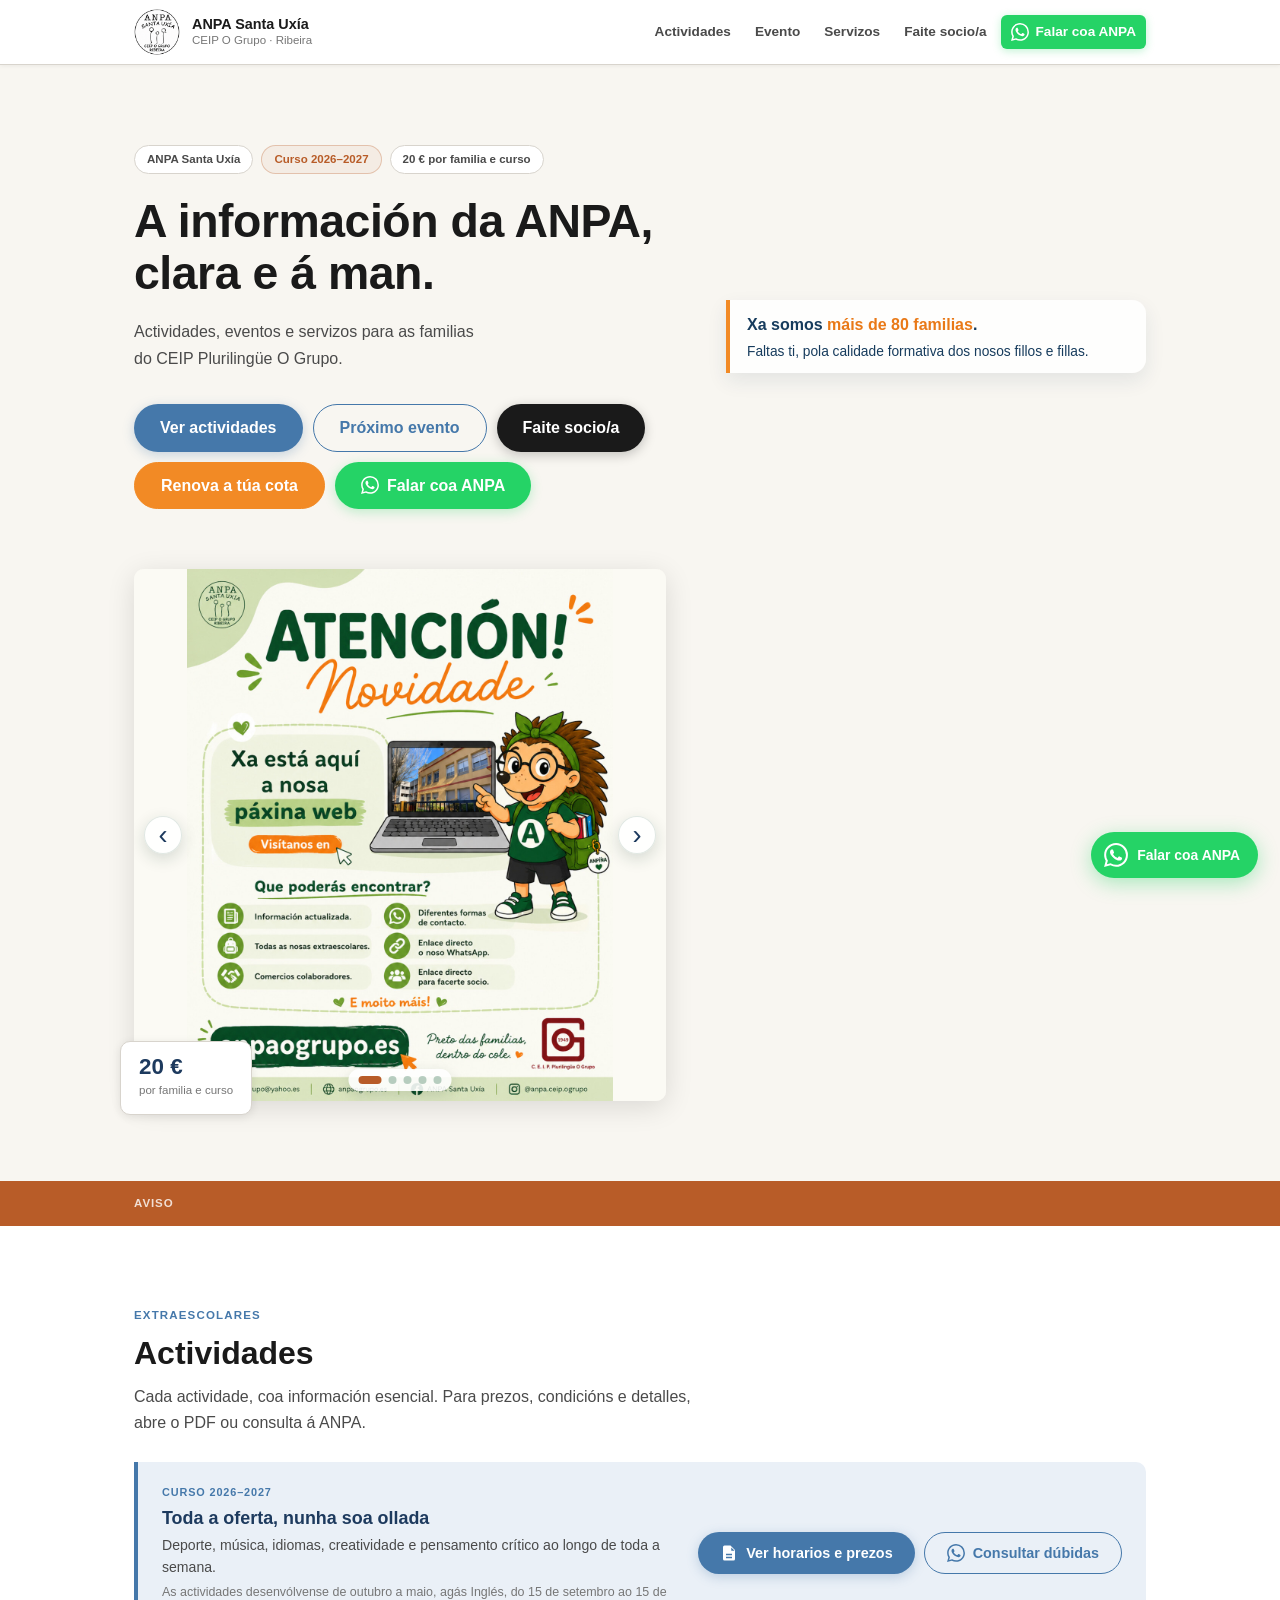
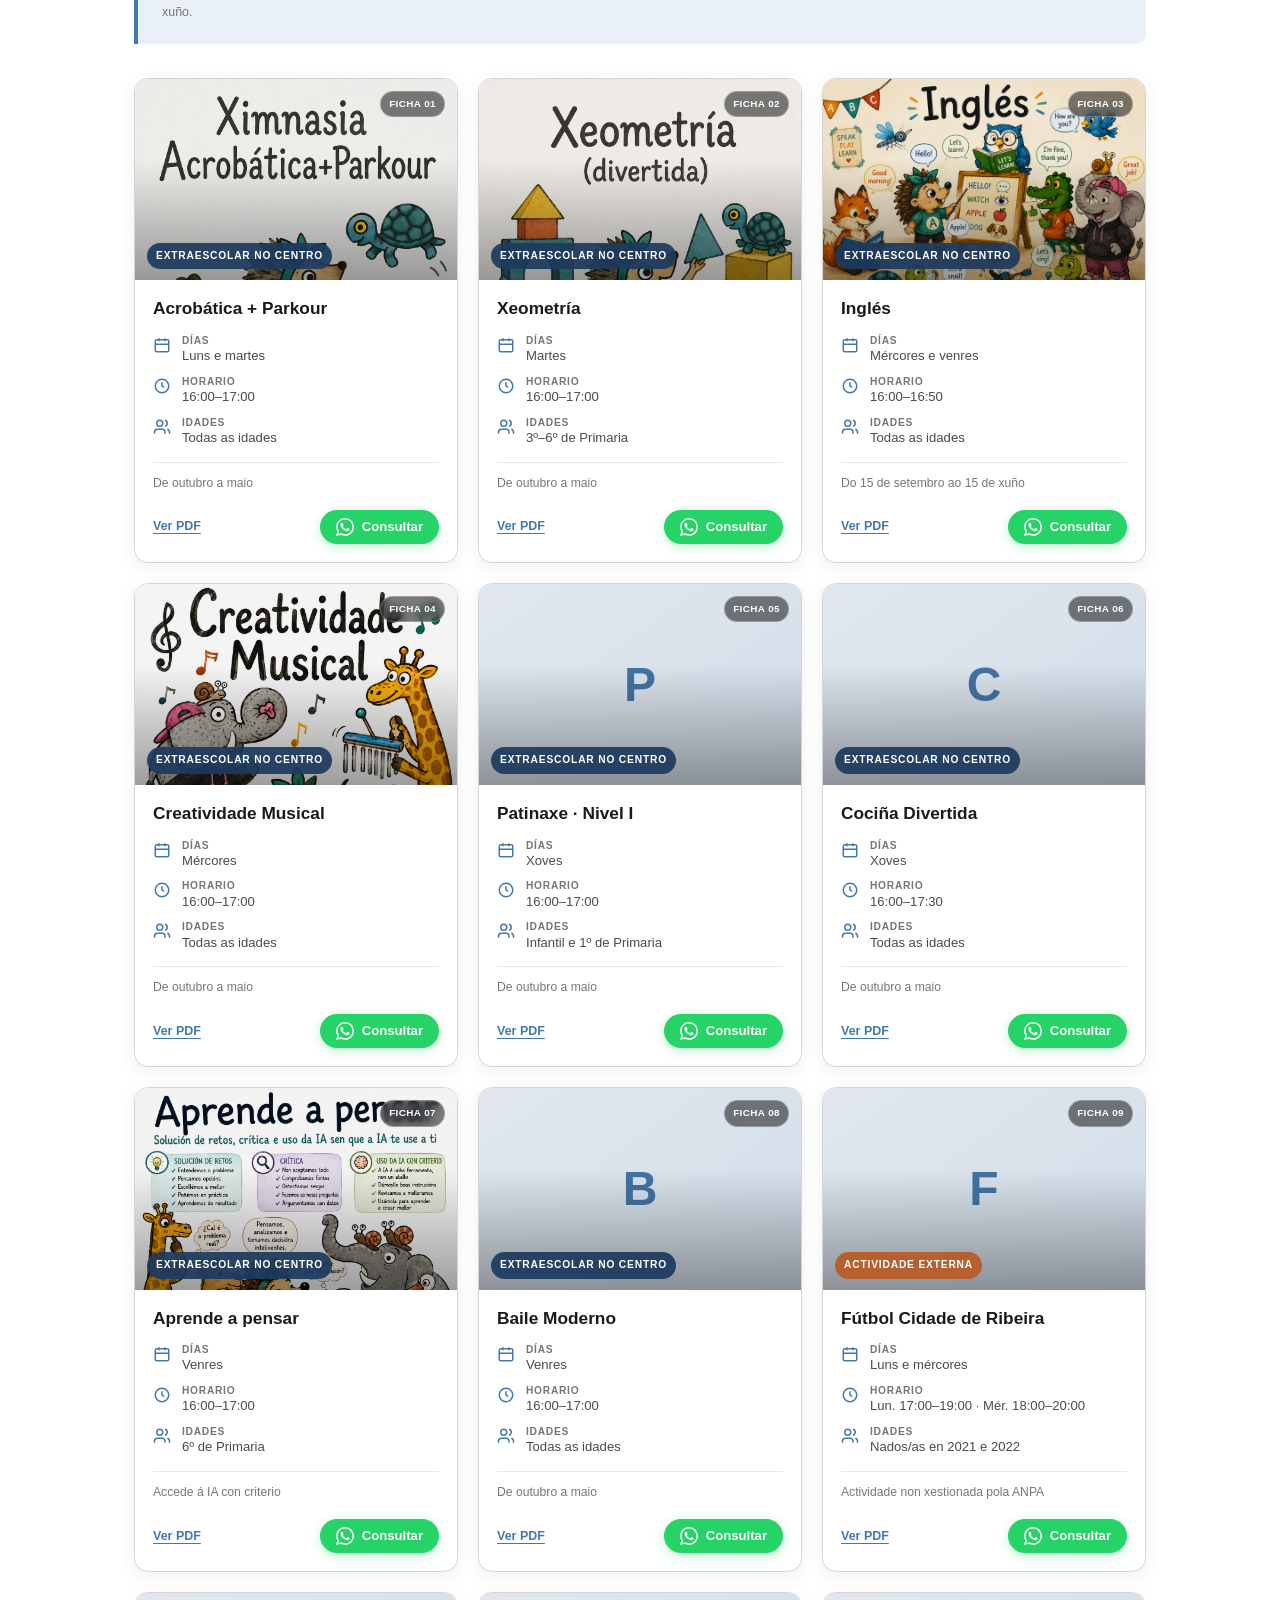
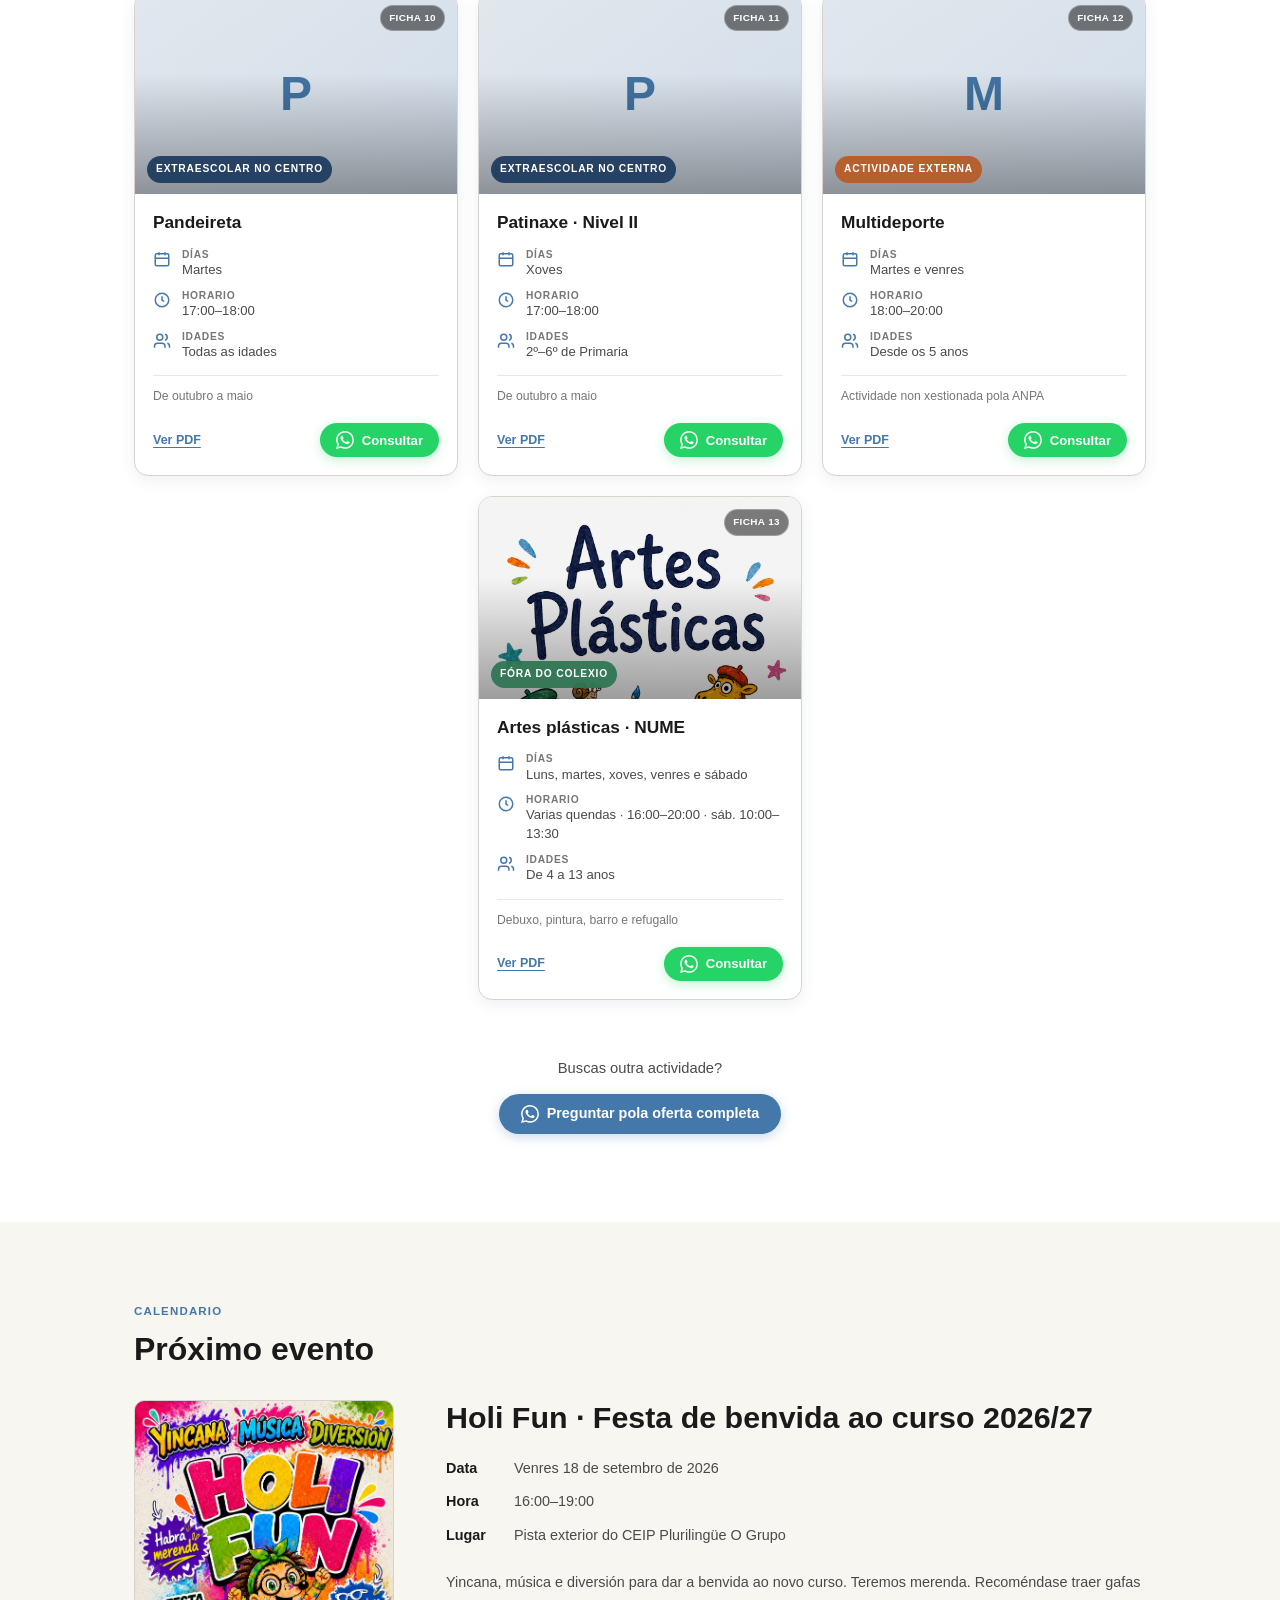
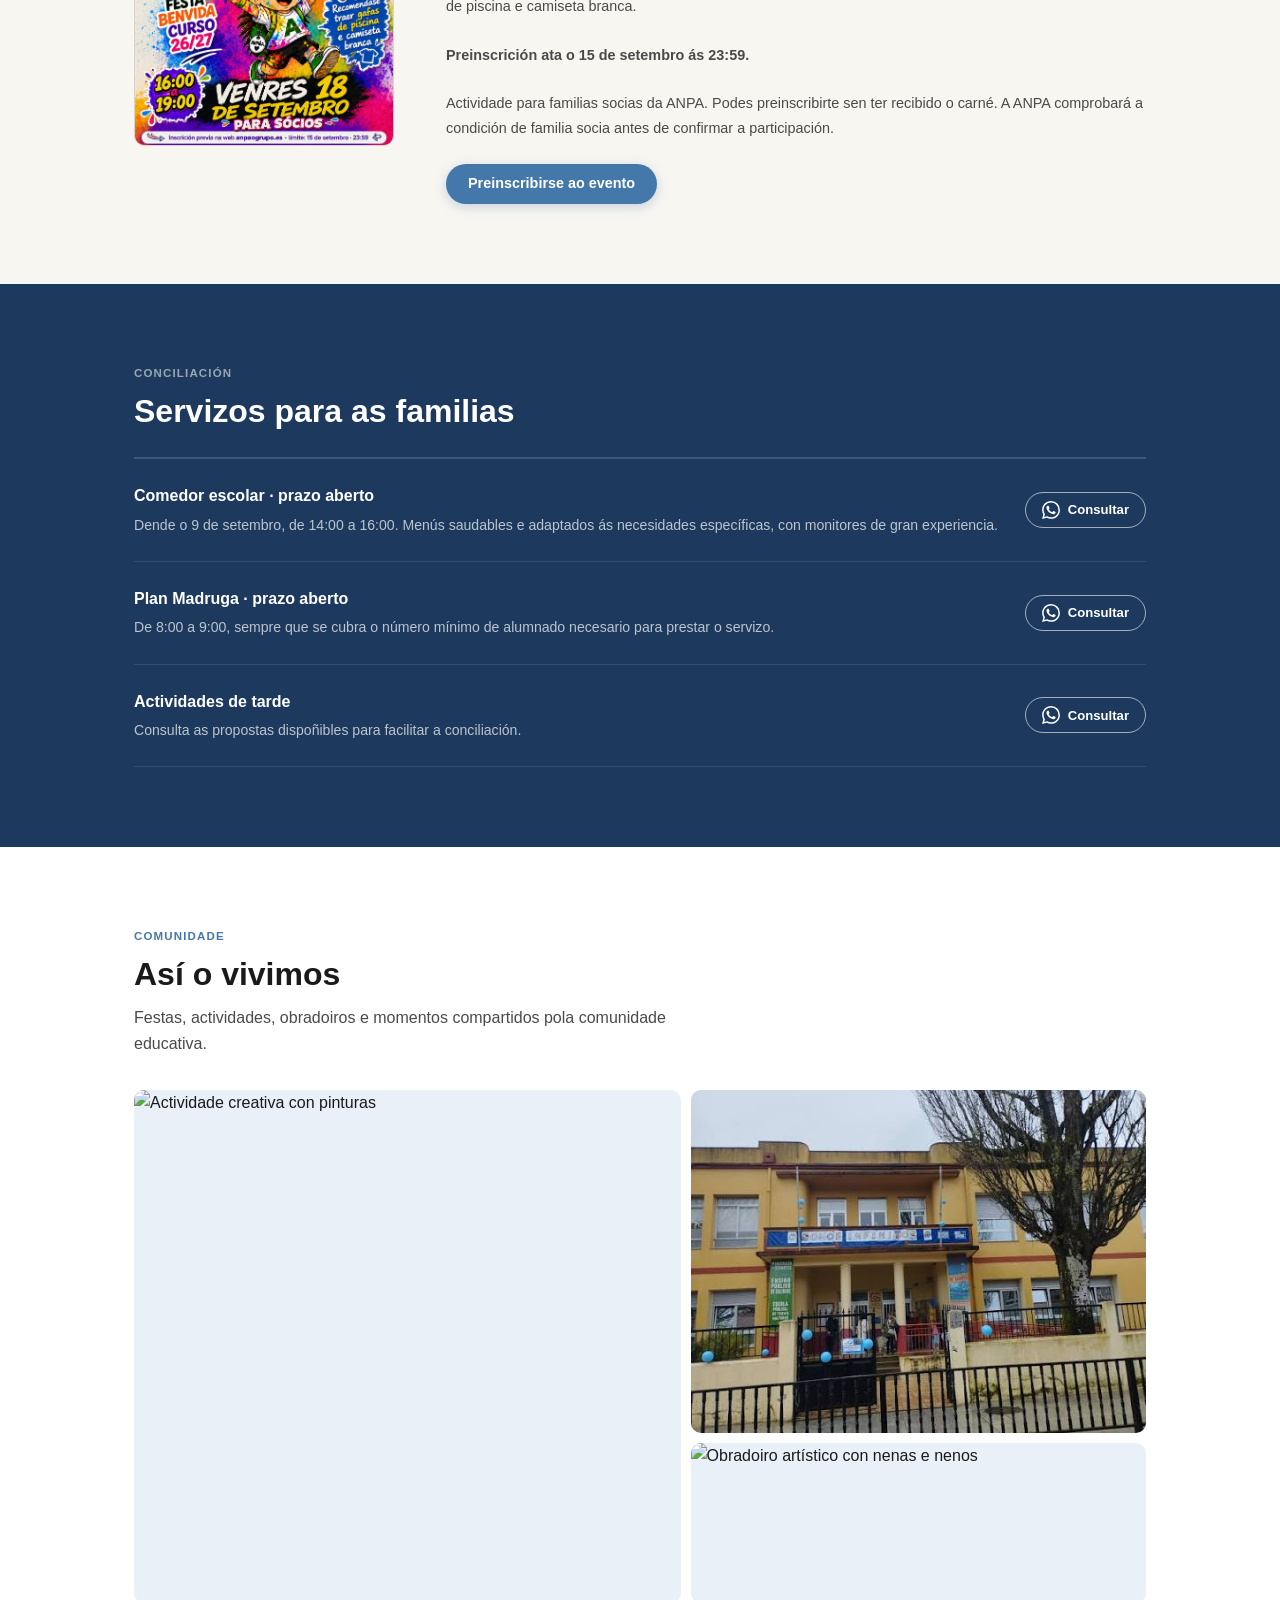
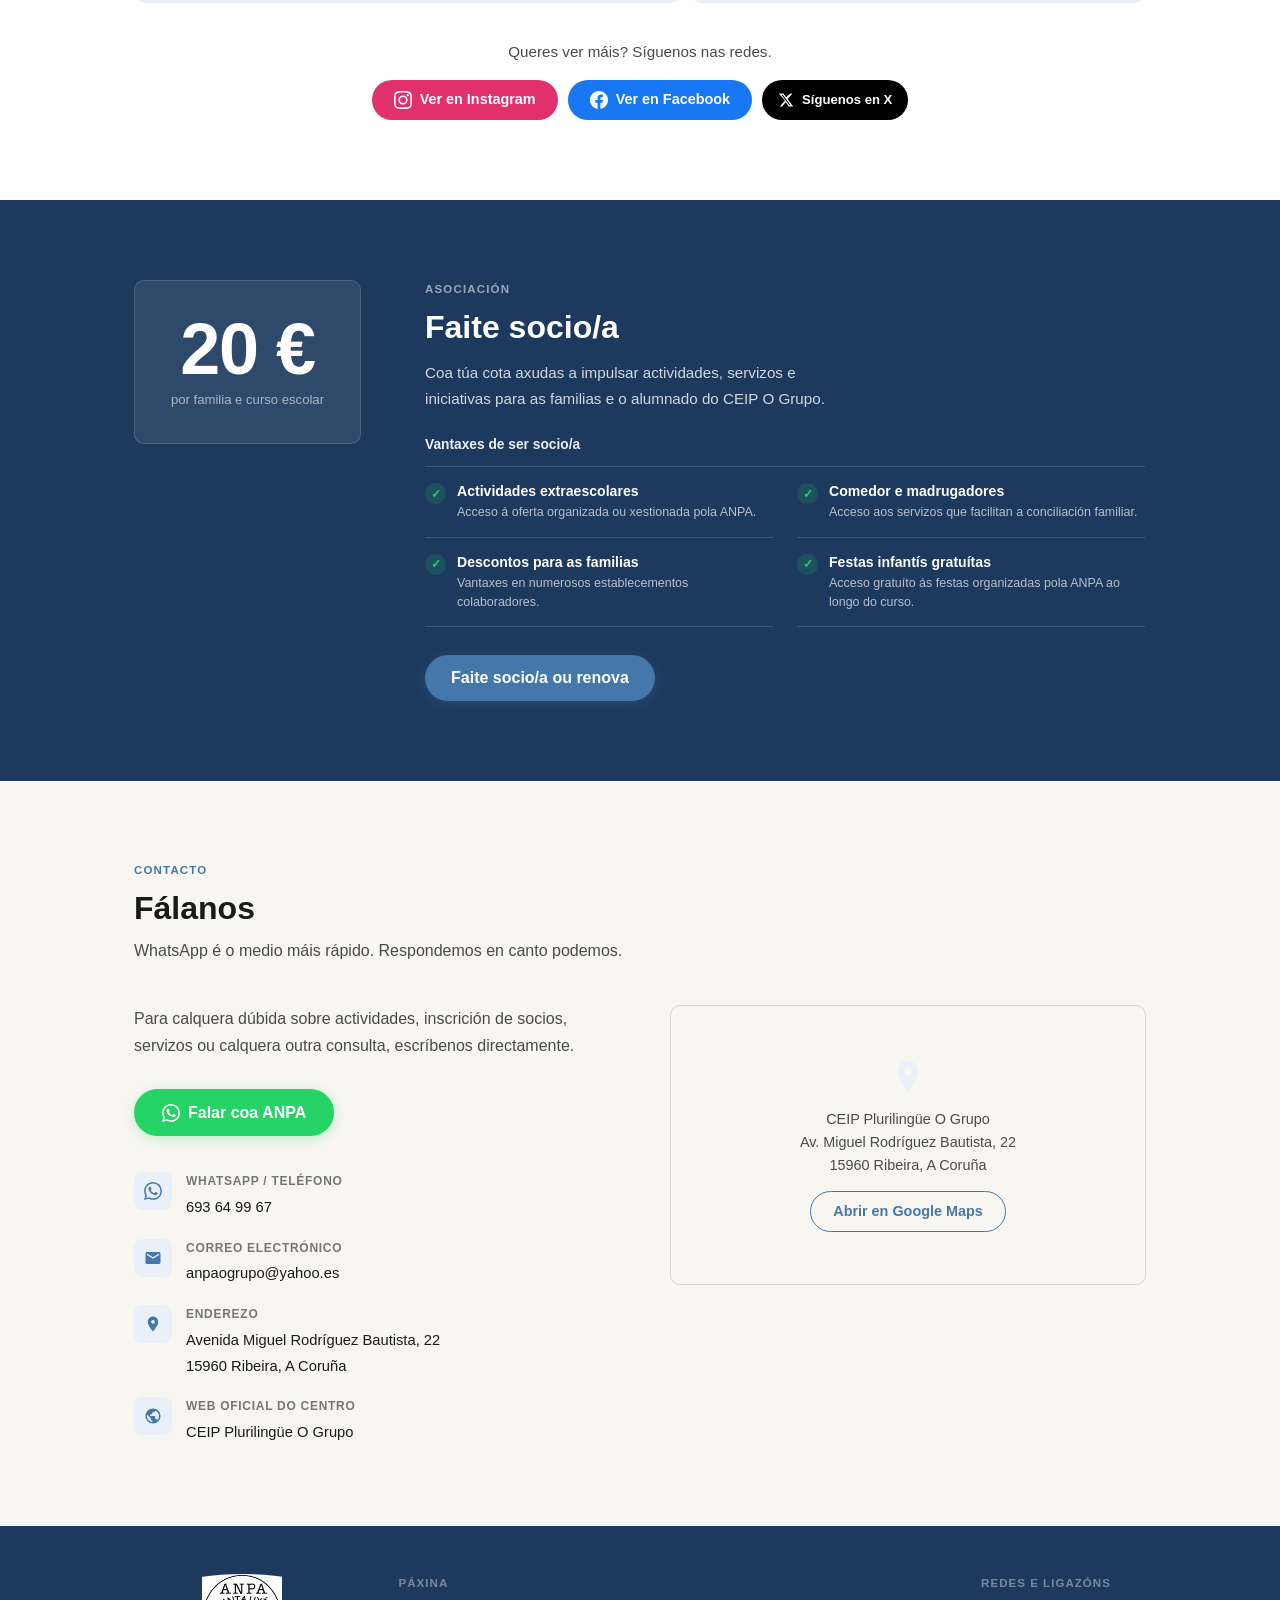
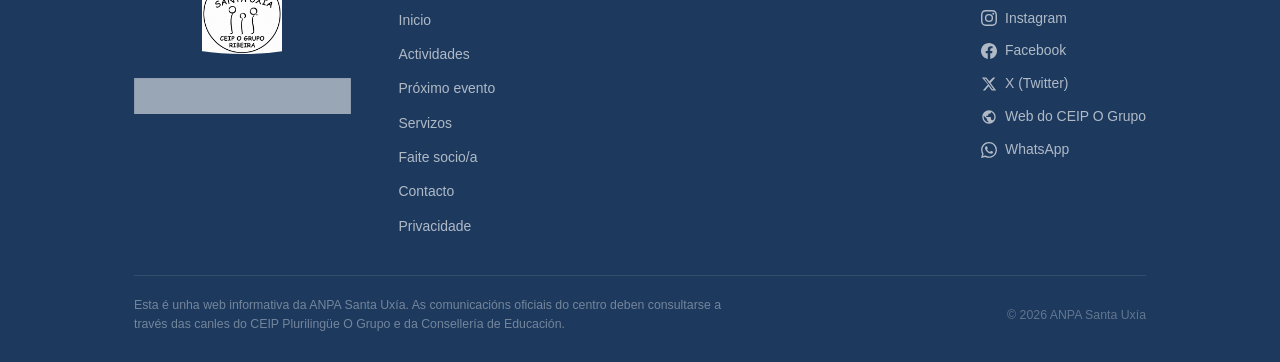
==== commit 33c2e4b3: "Update family count from 70 to 80 in index.html" ====
--- a/index.html
+++ b/index.html
@@ -154,7 +154,7 @@
         </div>
 
         <div class="hero-community" aria-label="Familias socias">
-  <strong>Xa somos <span>máis de 70 familias</span>.</strong>
+  <strong>Xa somos <span>máis de 80 familias</span>.</strong>
   <p>Faltas ti, pola calidade formativa dos nosos fillos e fillas.</p>
 </div>
 
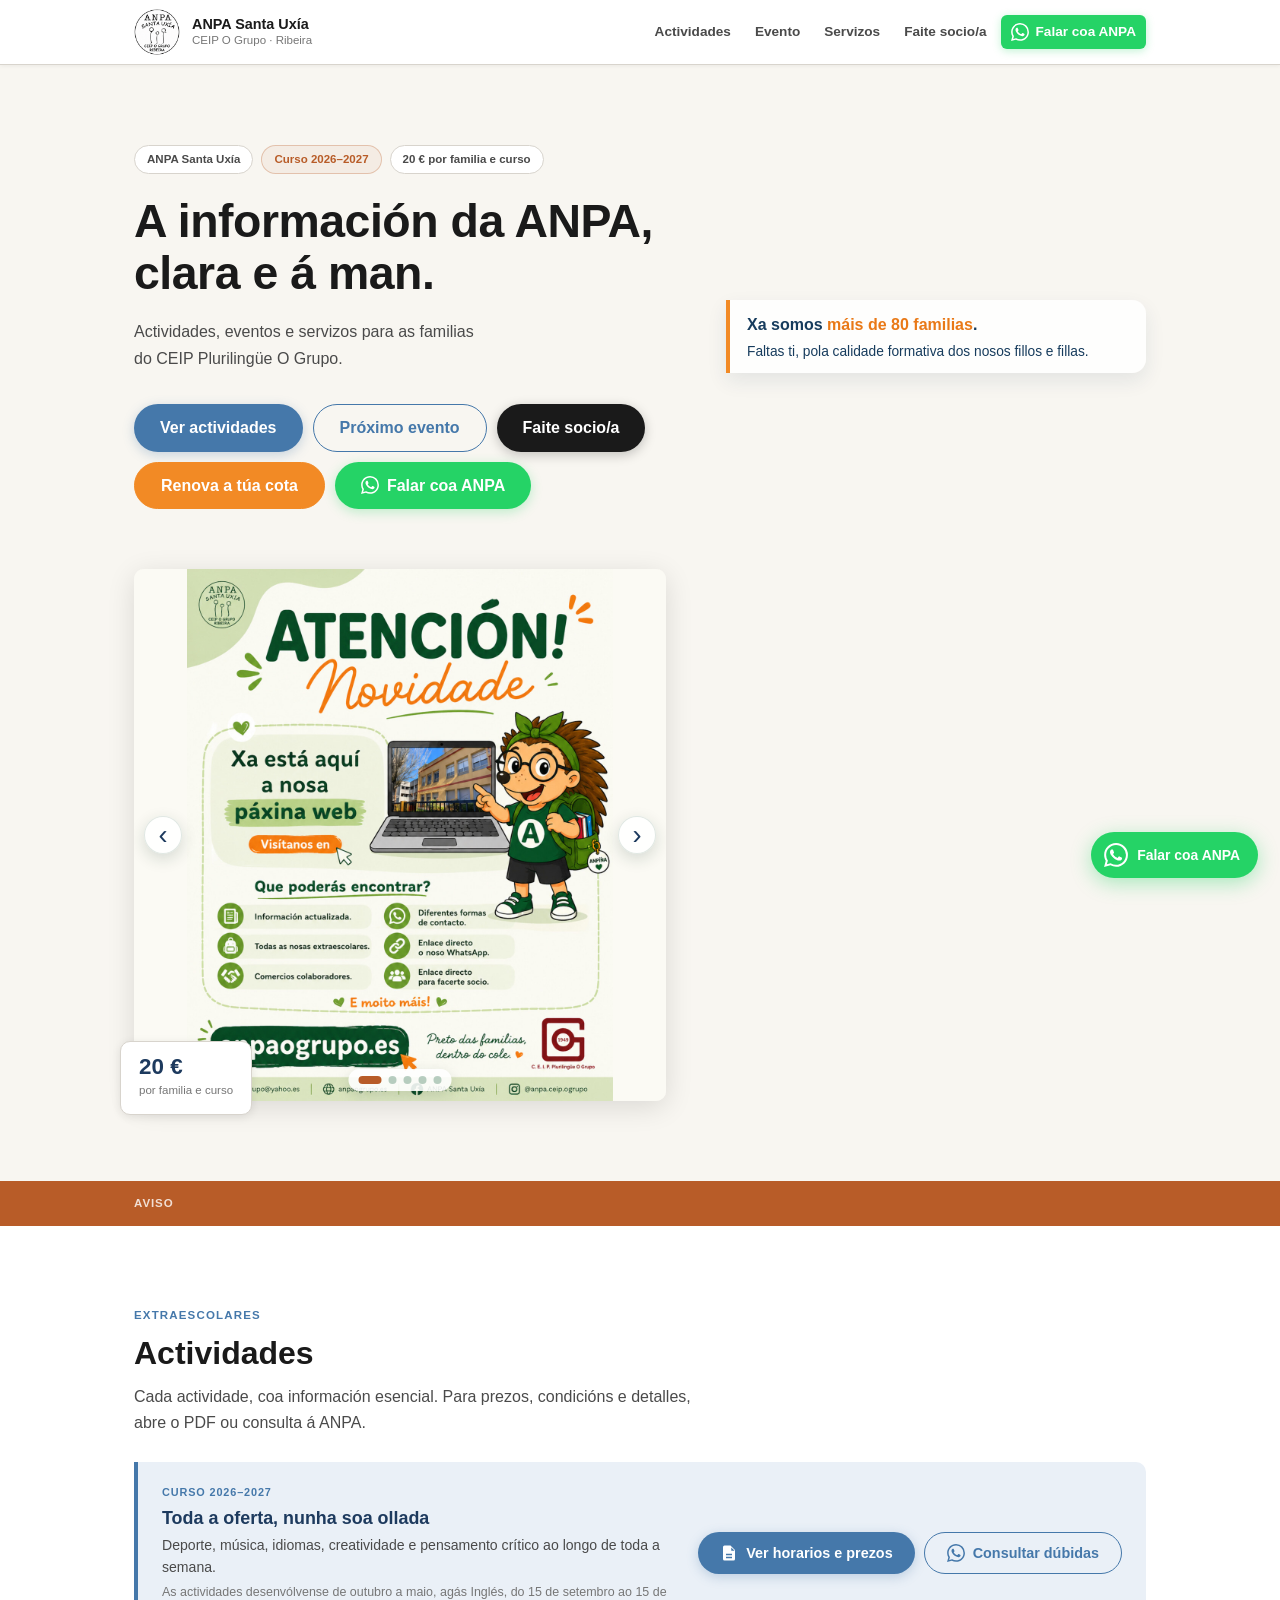
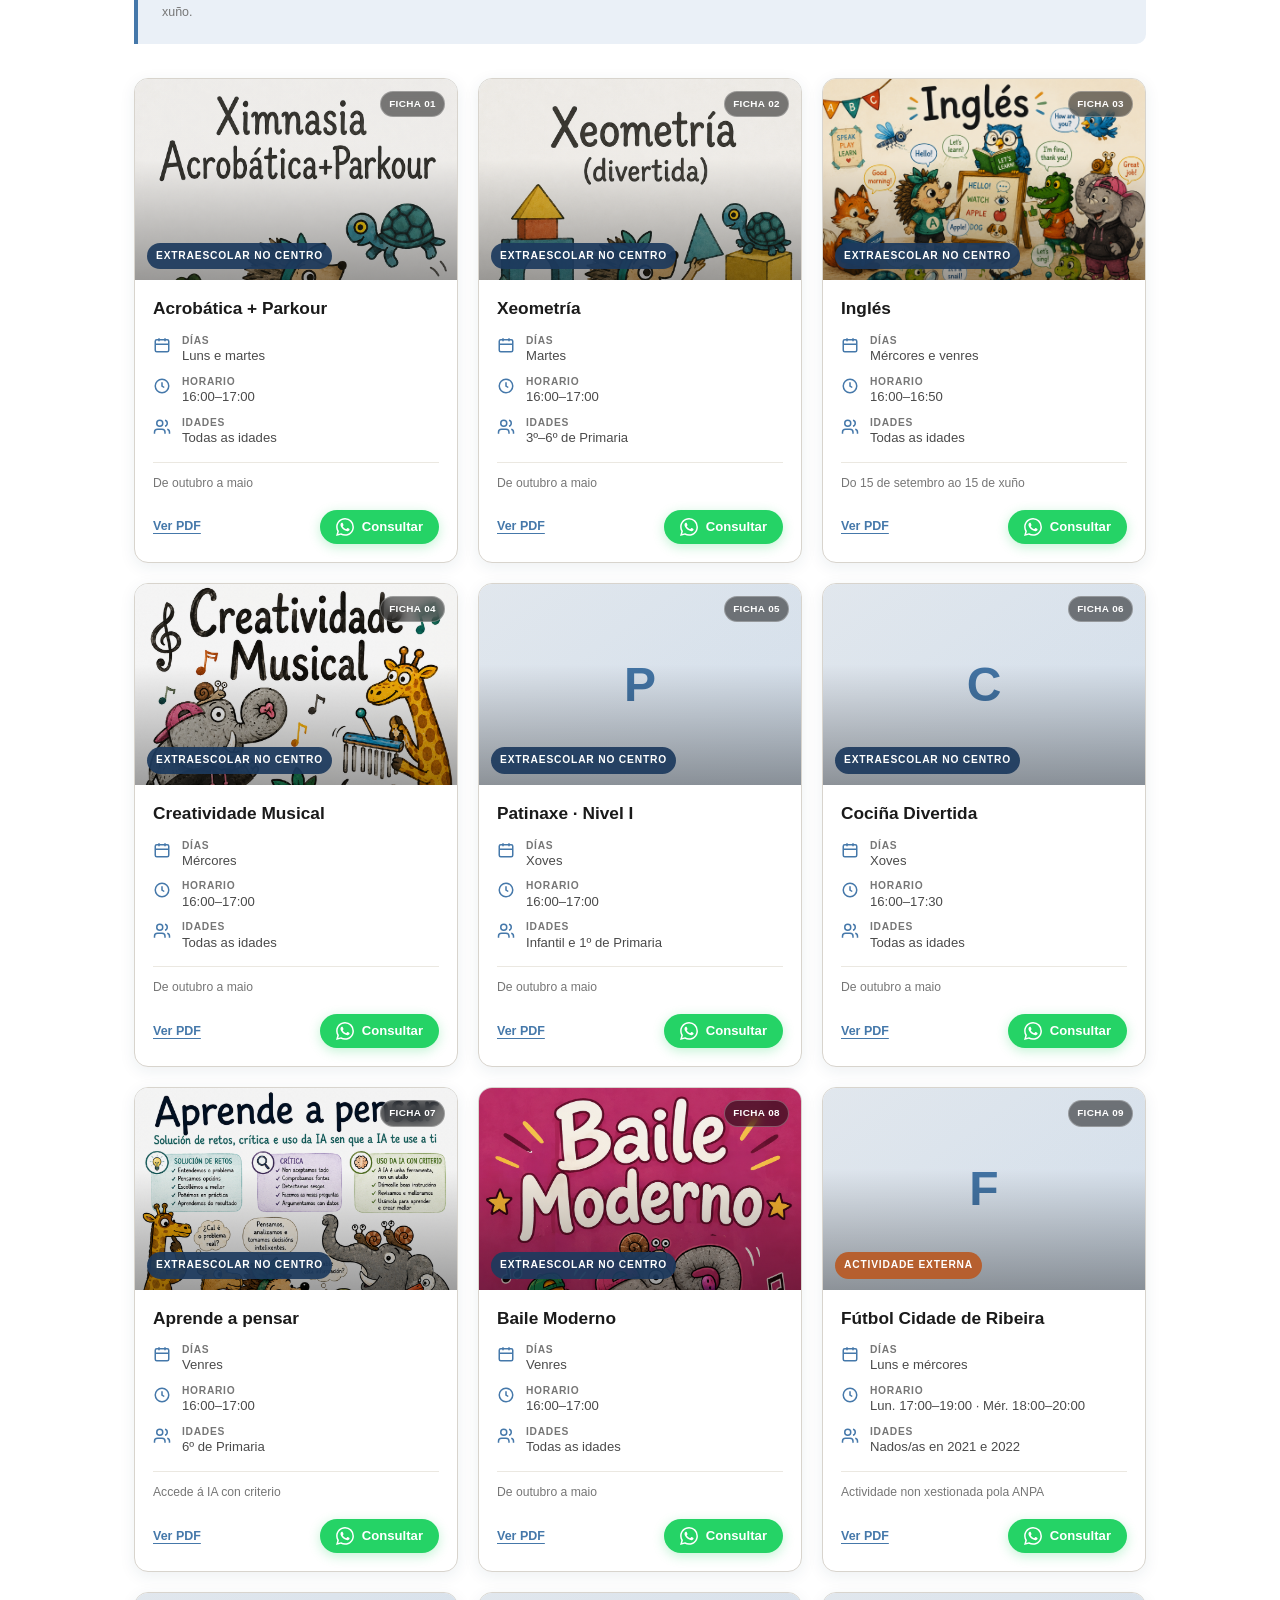
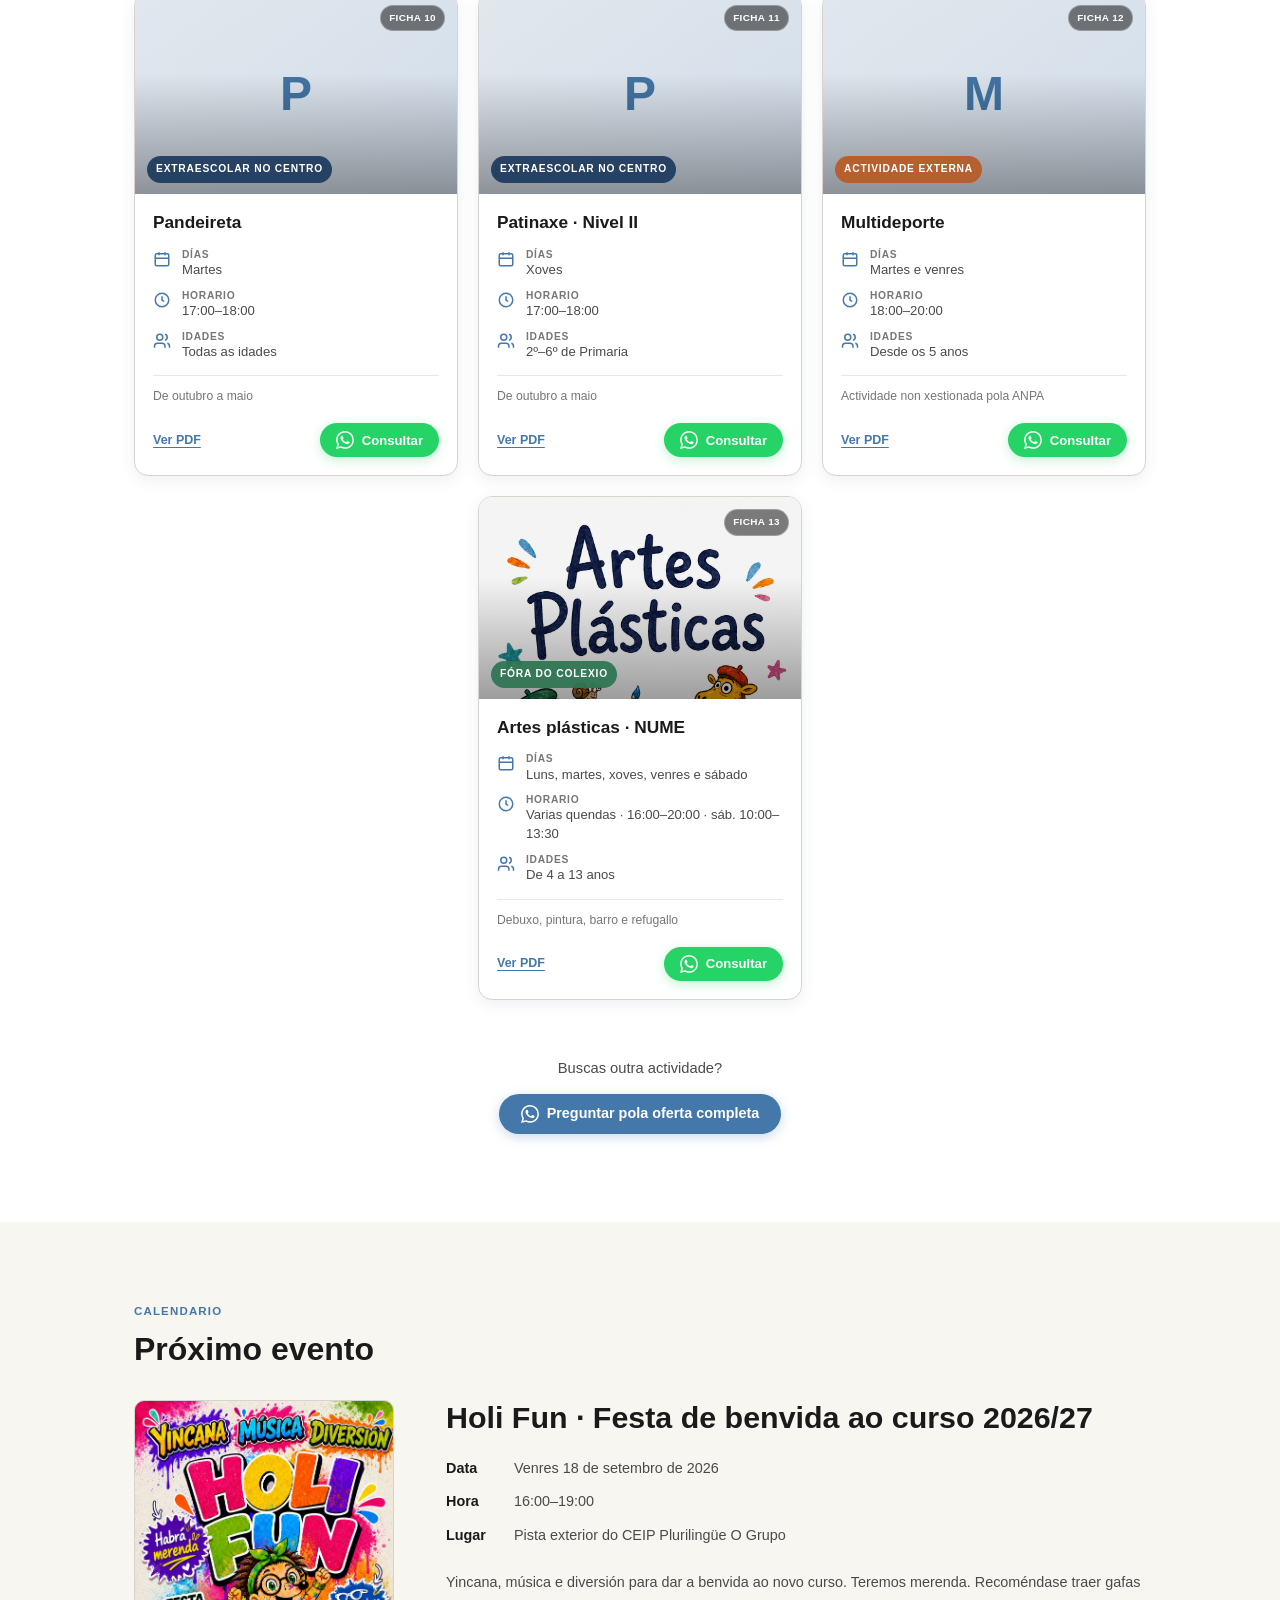
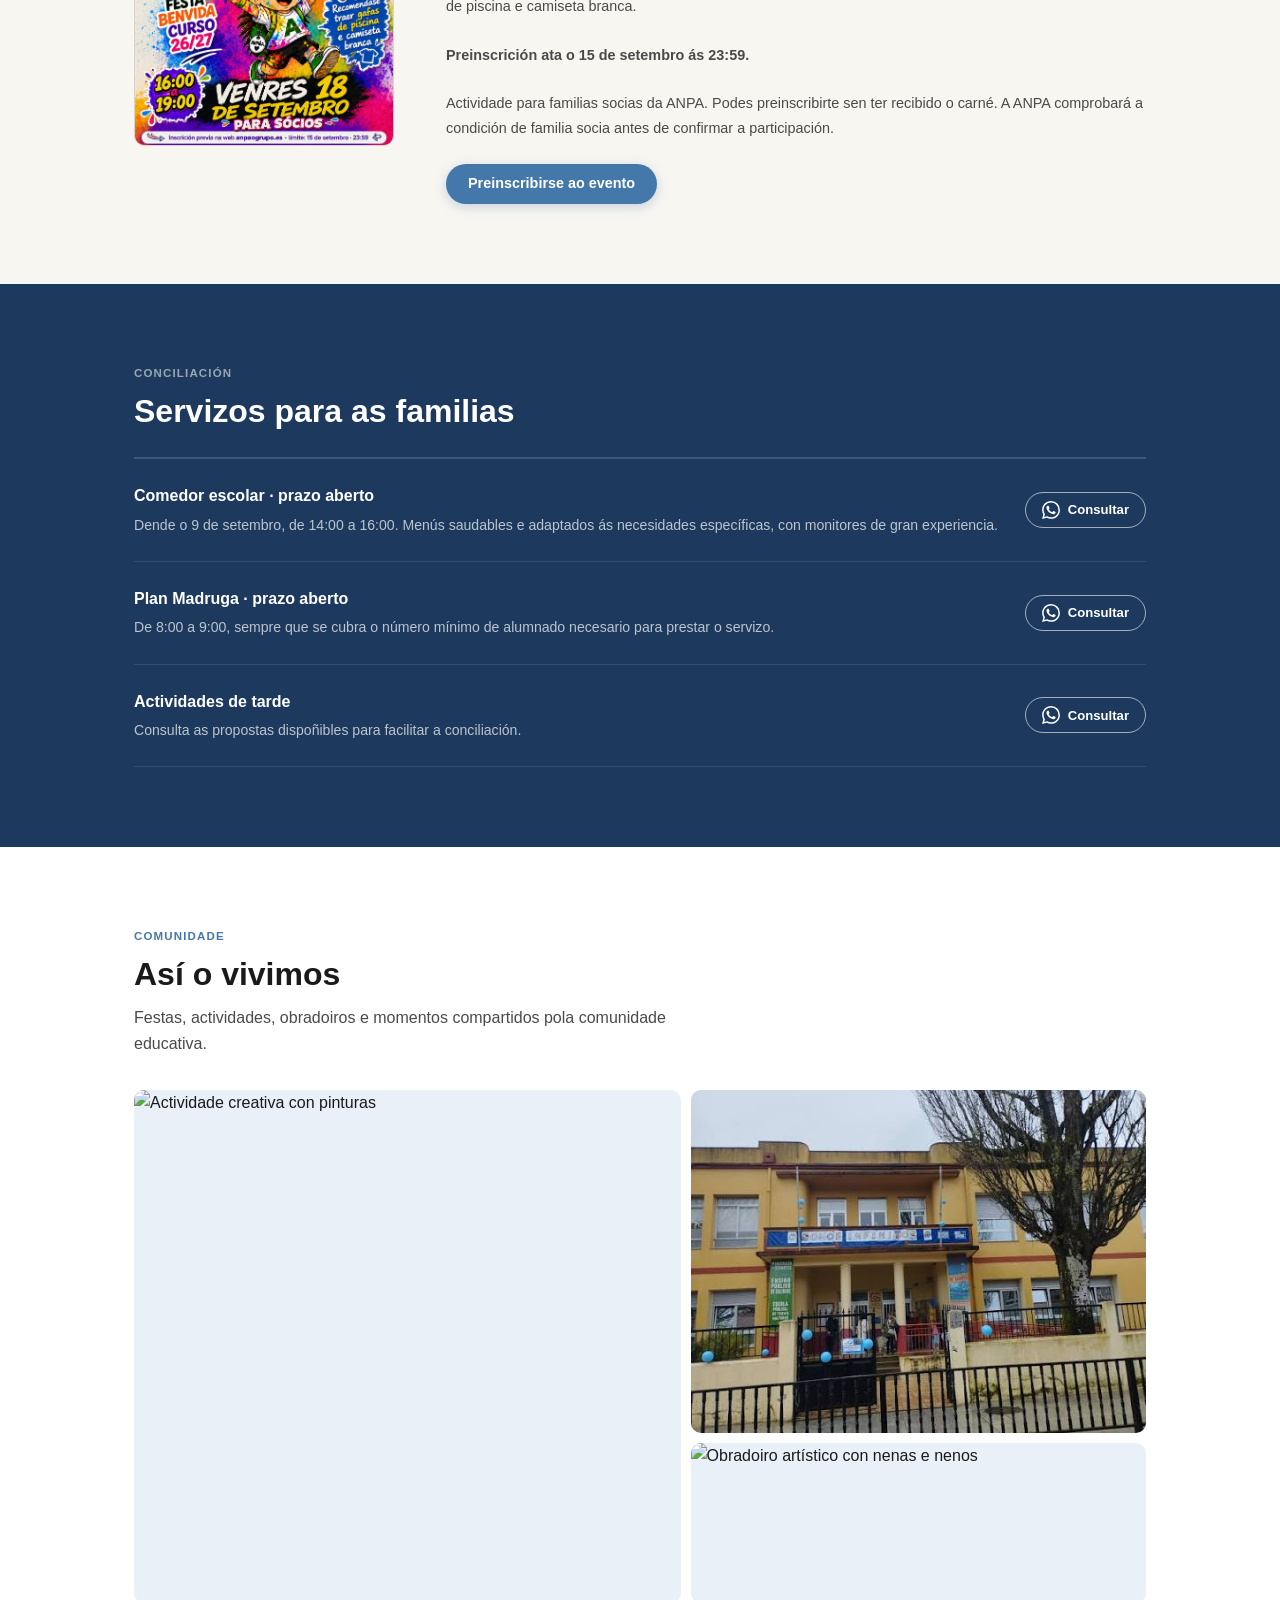
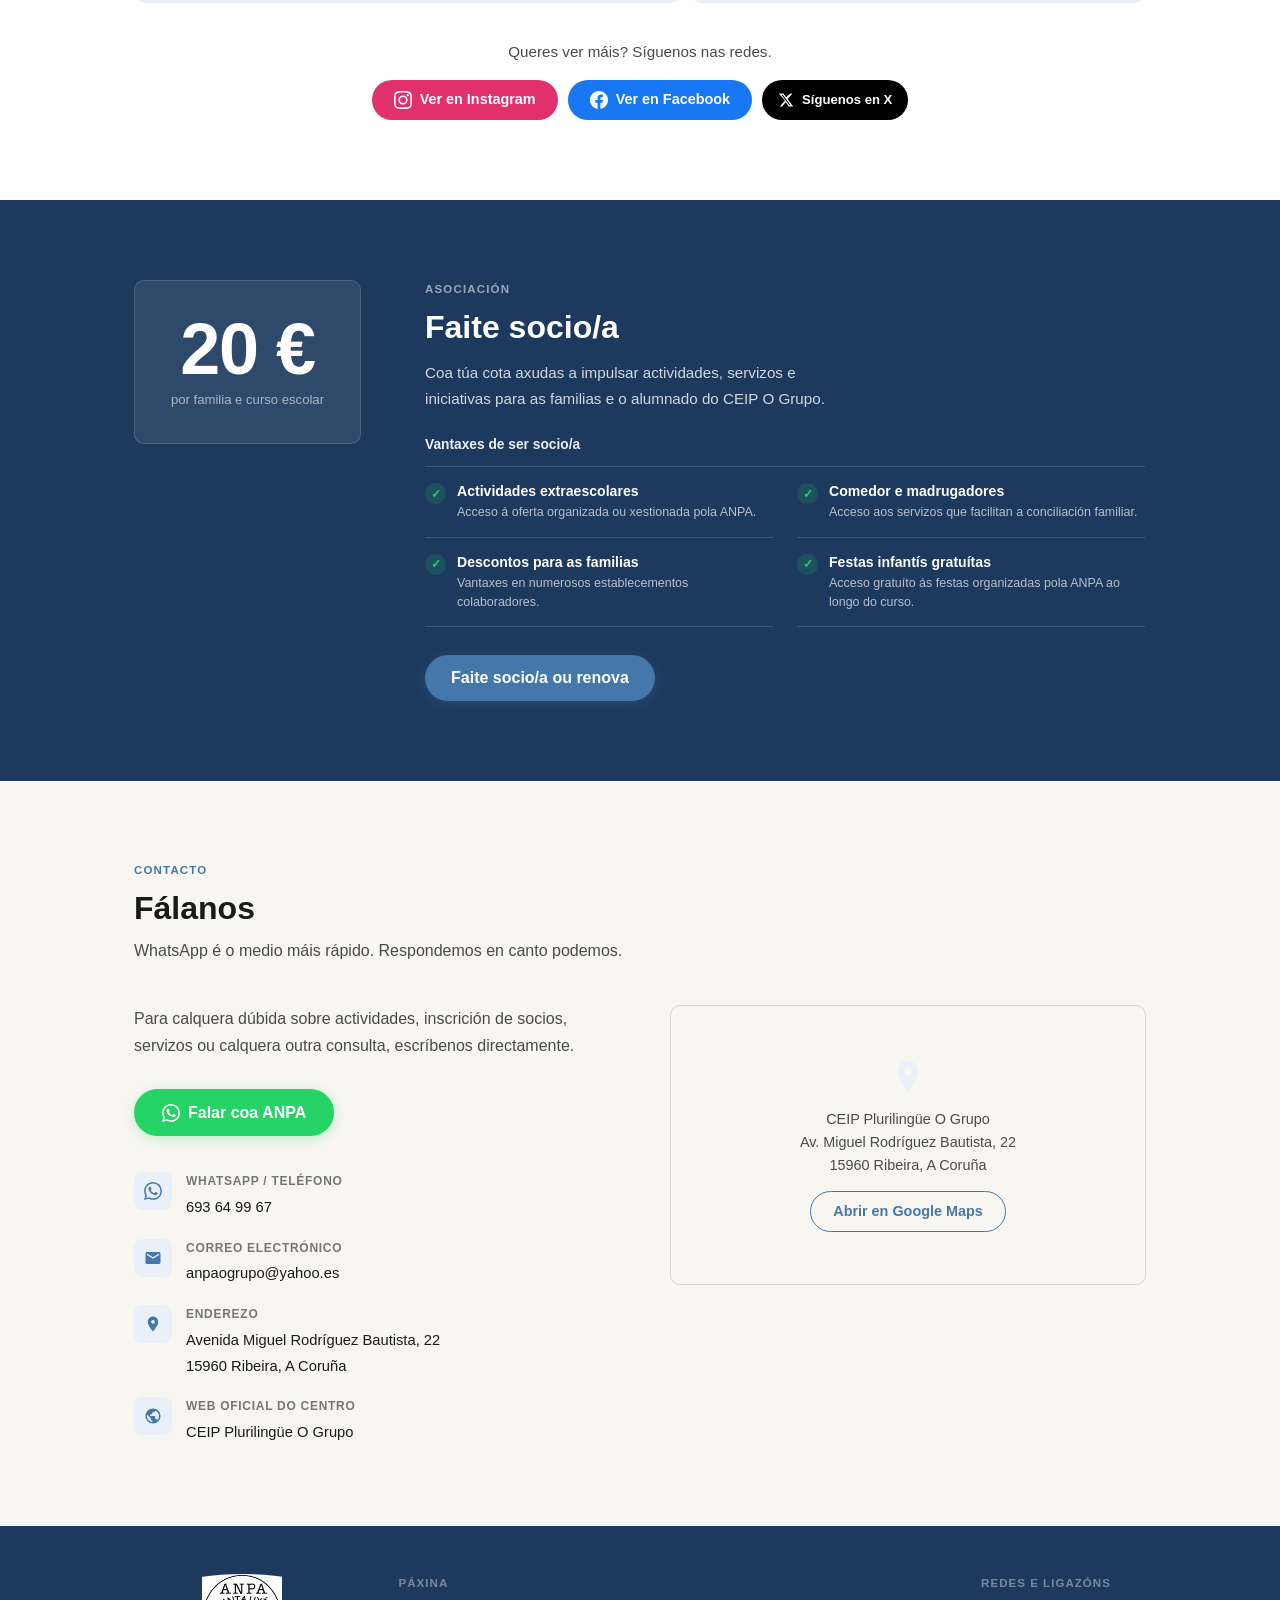
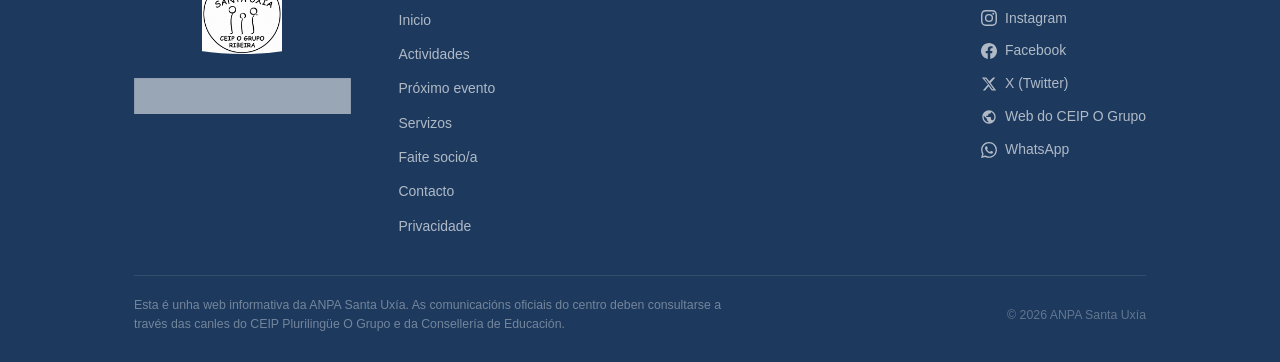
==== commit 0ddc7b60: "Activa o contador dinámico na portada" ====
--- a/index.html
+++ b/index.html
@@ -154,7 +154,7 @@
         </div>
 
         <div class="hero-community" aria-label="Familias socias">
-  <strong>Xa somos <span>máis de 80 familias</span>.</strong>
+  <strong>Xa somos <span id="contadorFamilias" aria-live="polite">máis de 80 familias</span>.</strong>
   <p>Faltas ti, pola calidade formativa dos nosos fillos e fillas.</p>
 </div>
 
@@ -735,7 +735,7 @@
 </a>
 
 <script src="content.js?v=6"></script>
-<script src="script.js?v=8"></script>
+<script src="script.js?v=9"></script>
   <script src="holi-programado.js?v=1"></script>
 </body>
 </html>
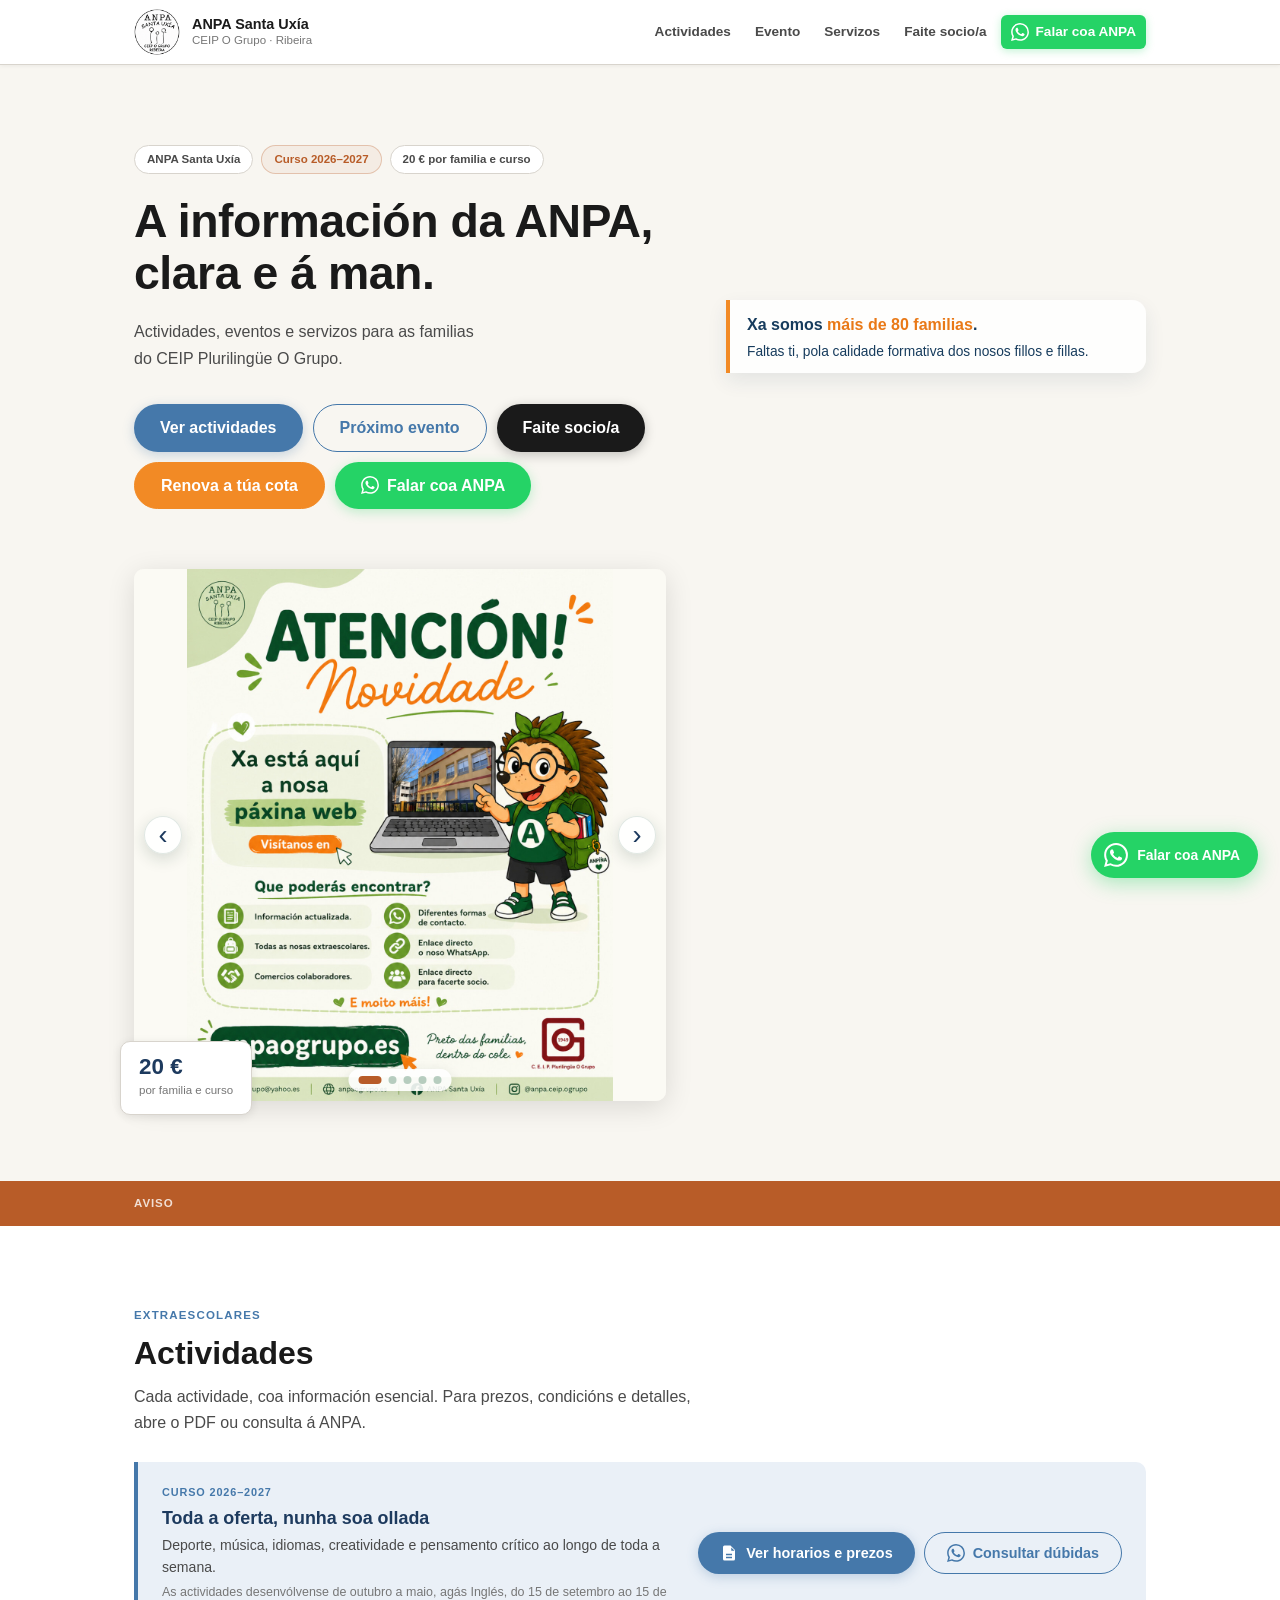
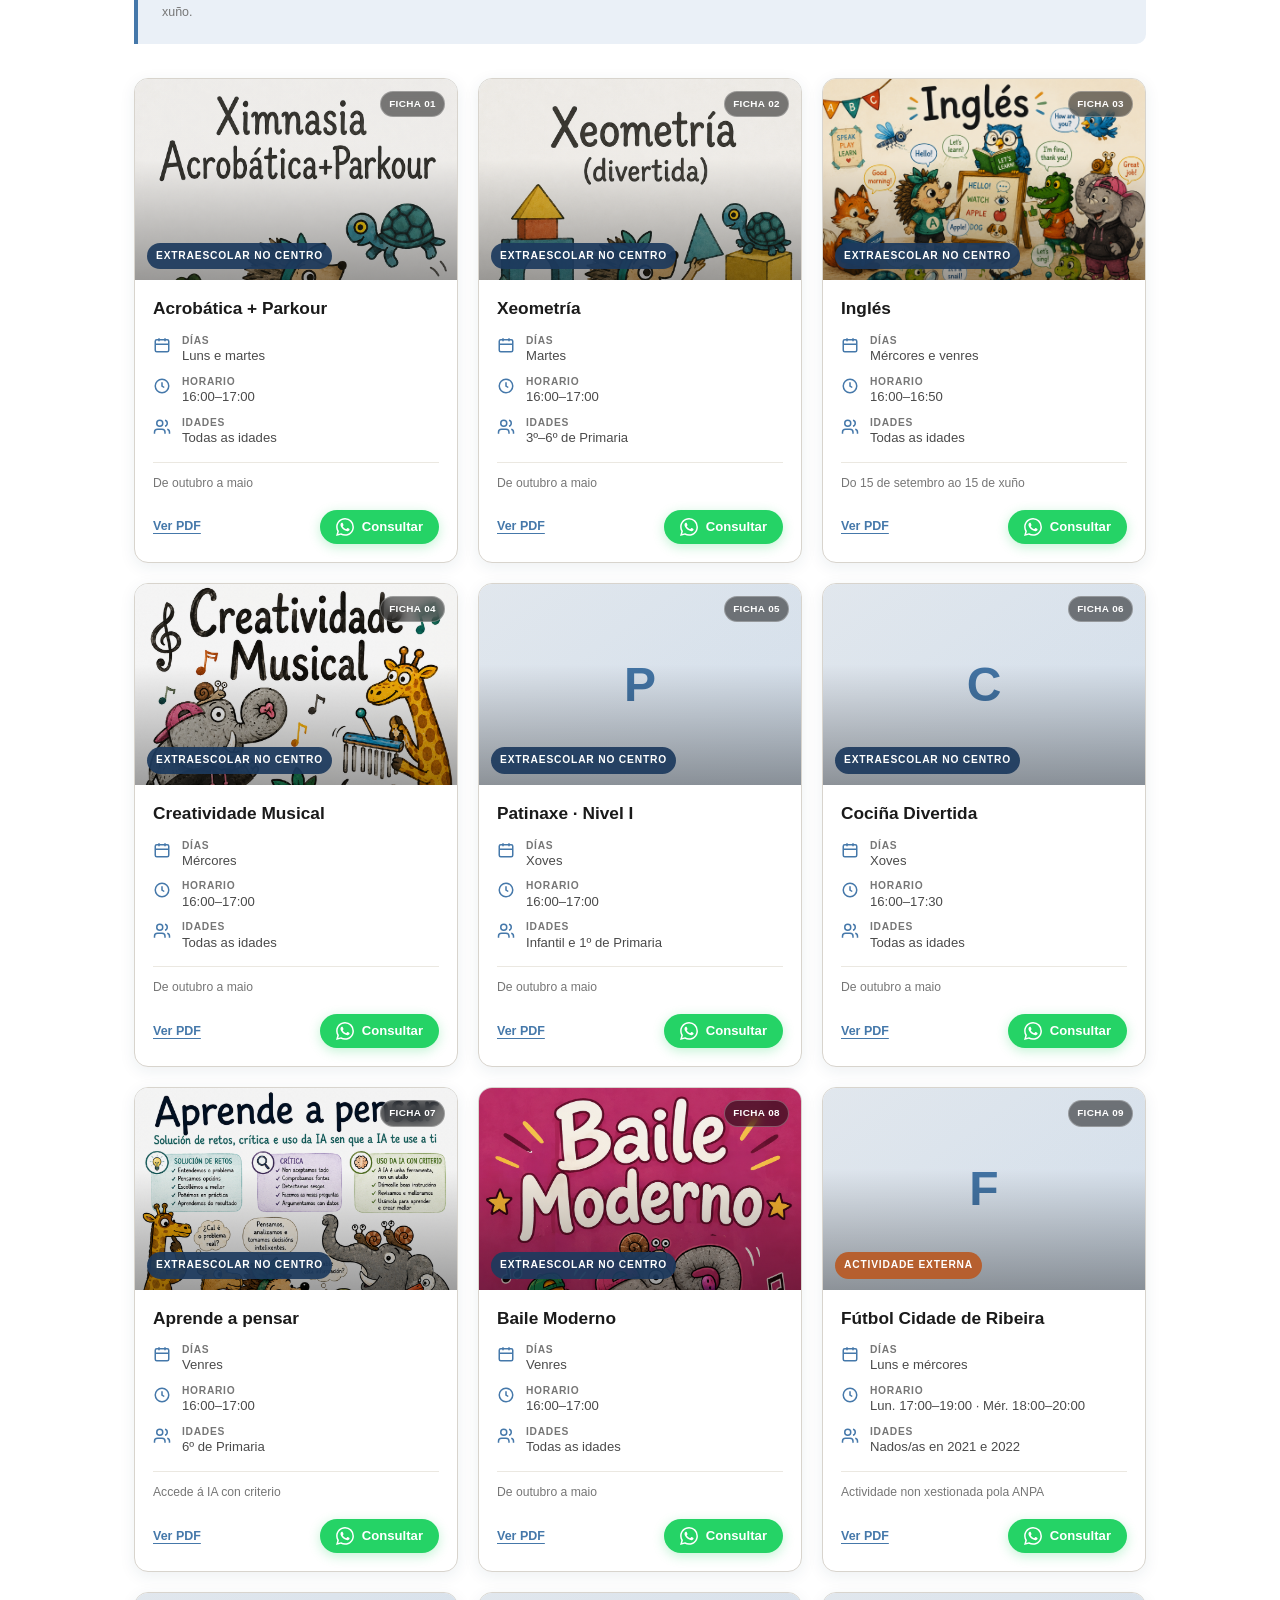
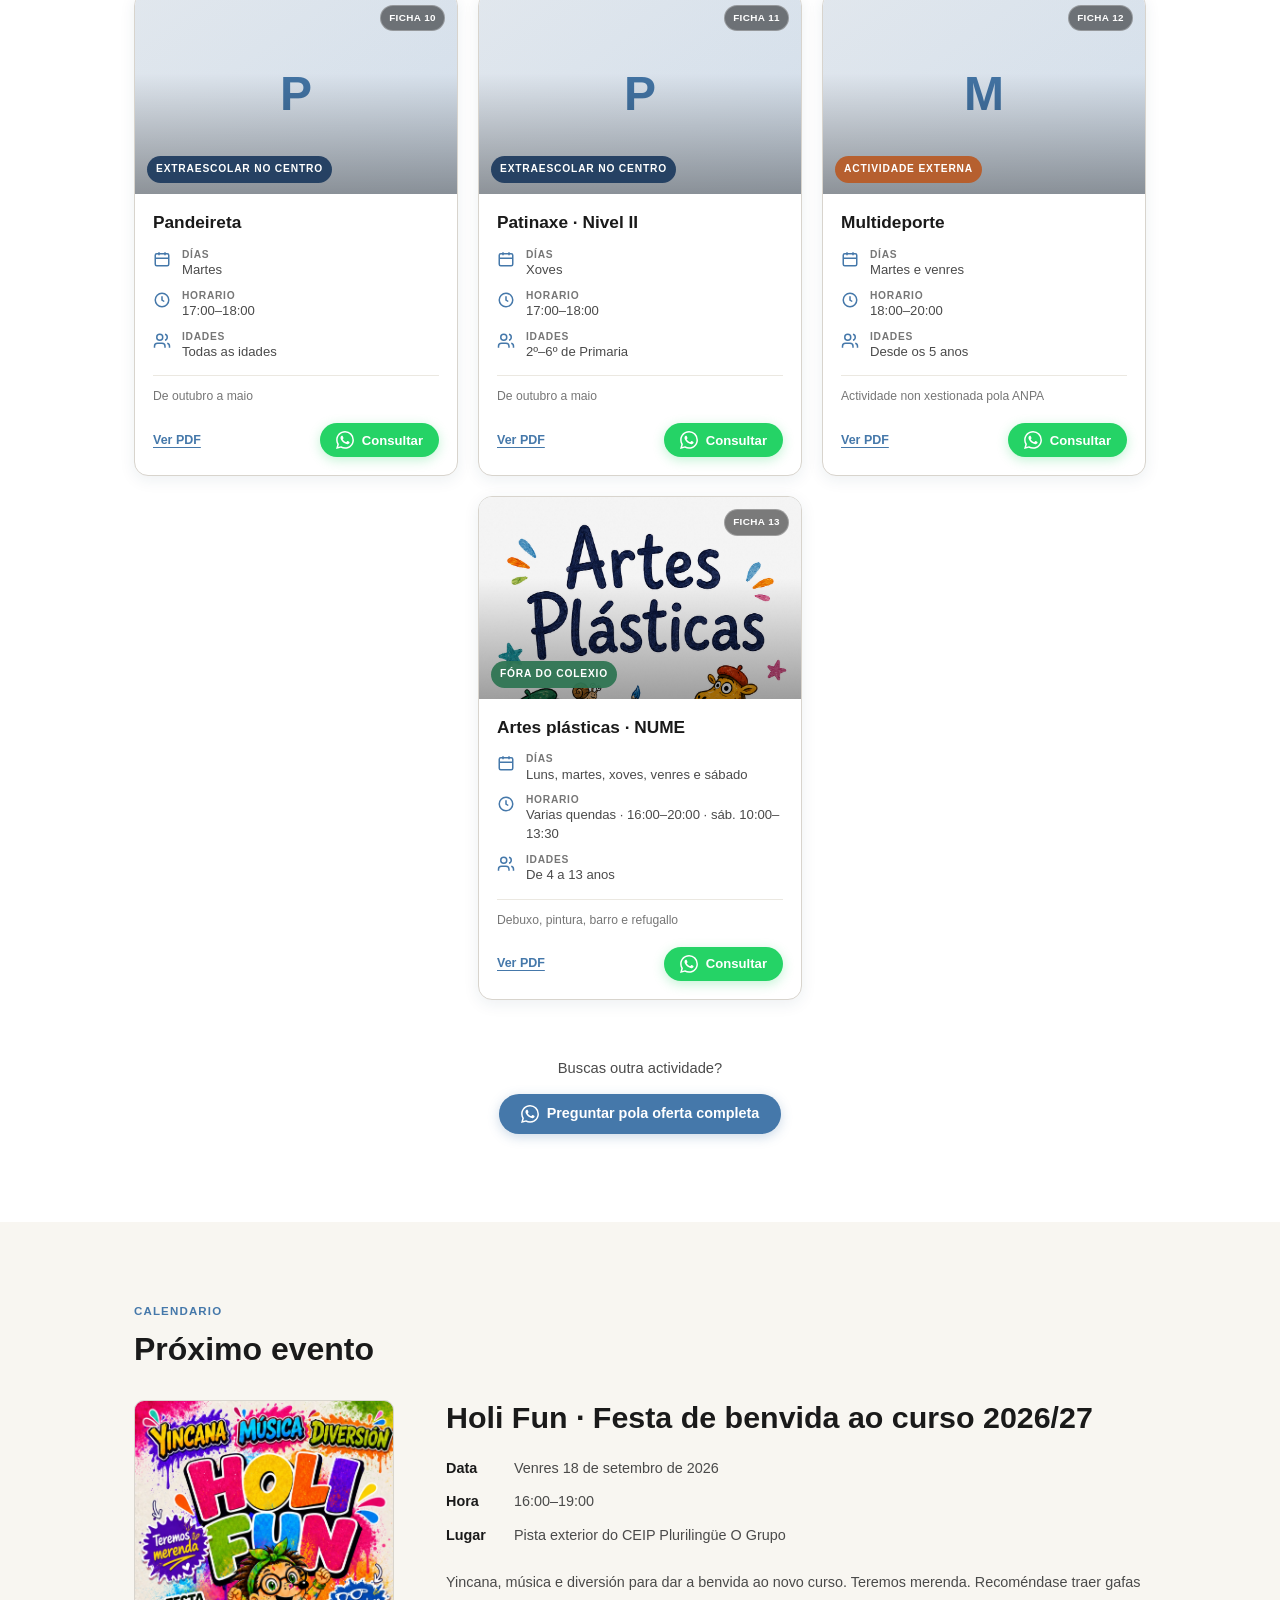
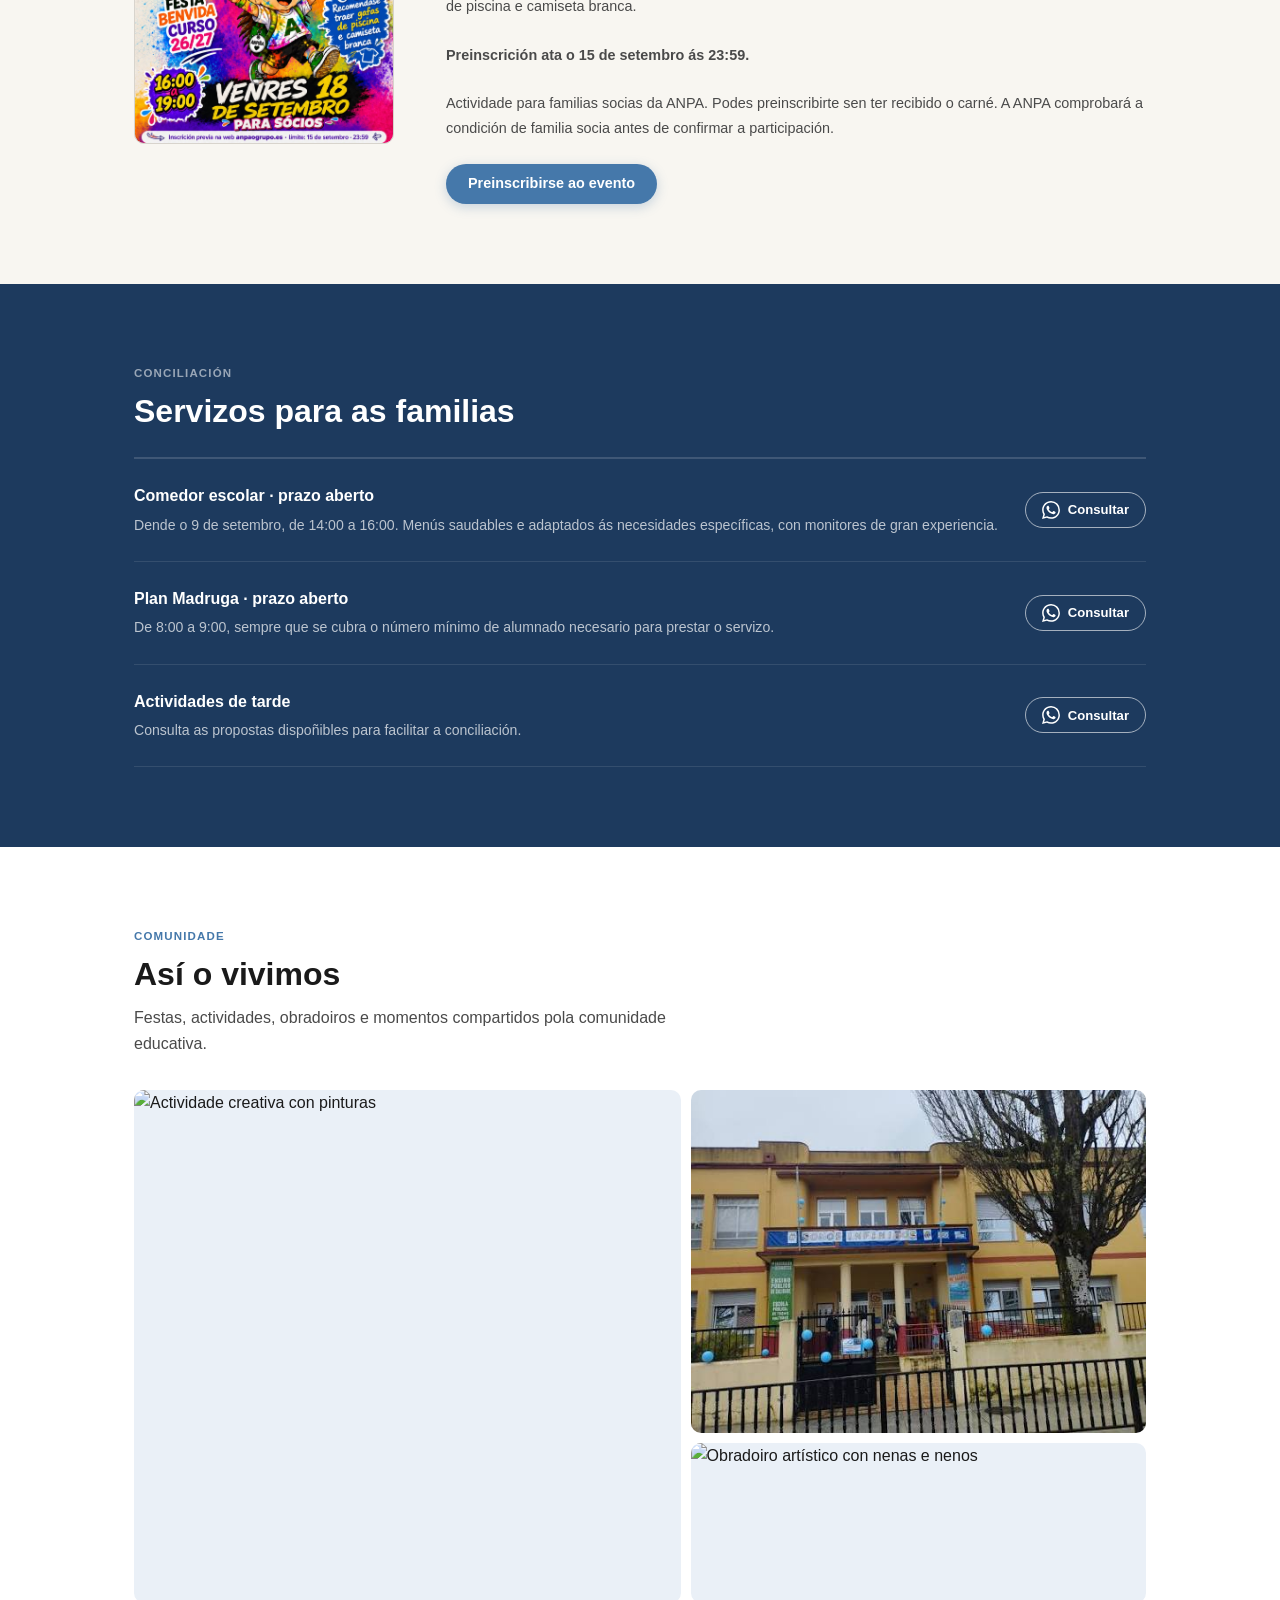
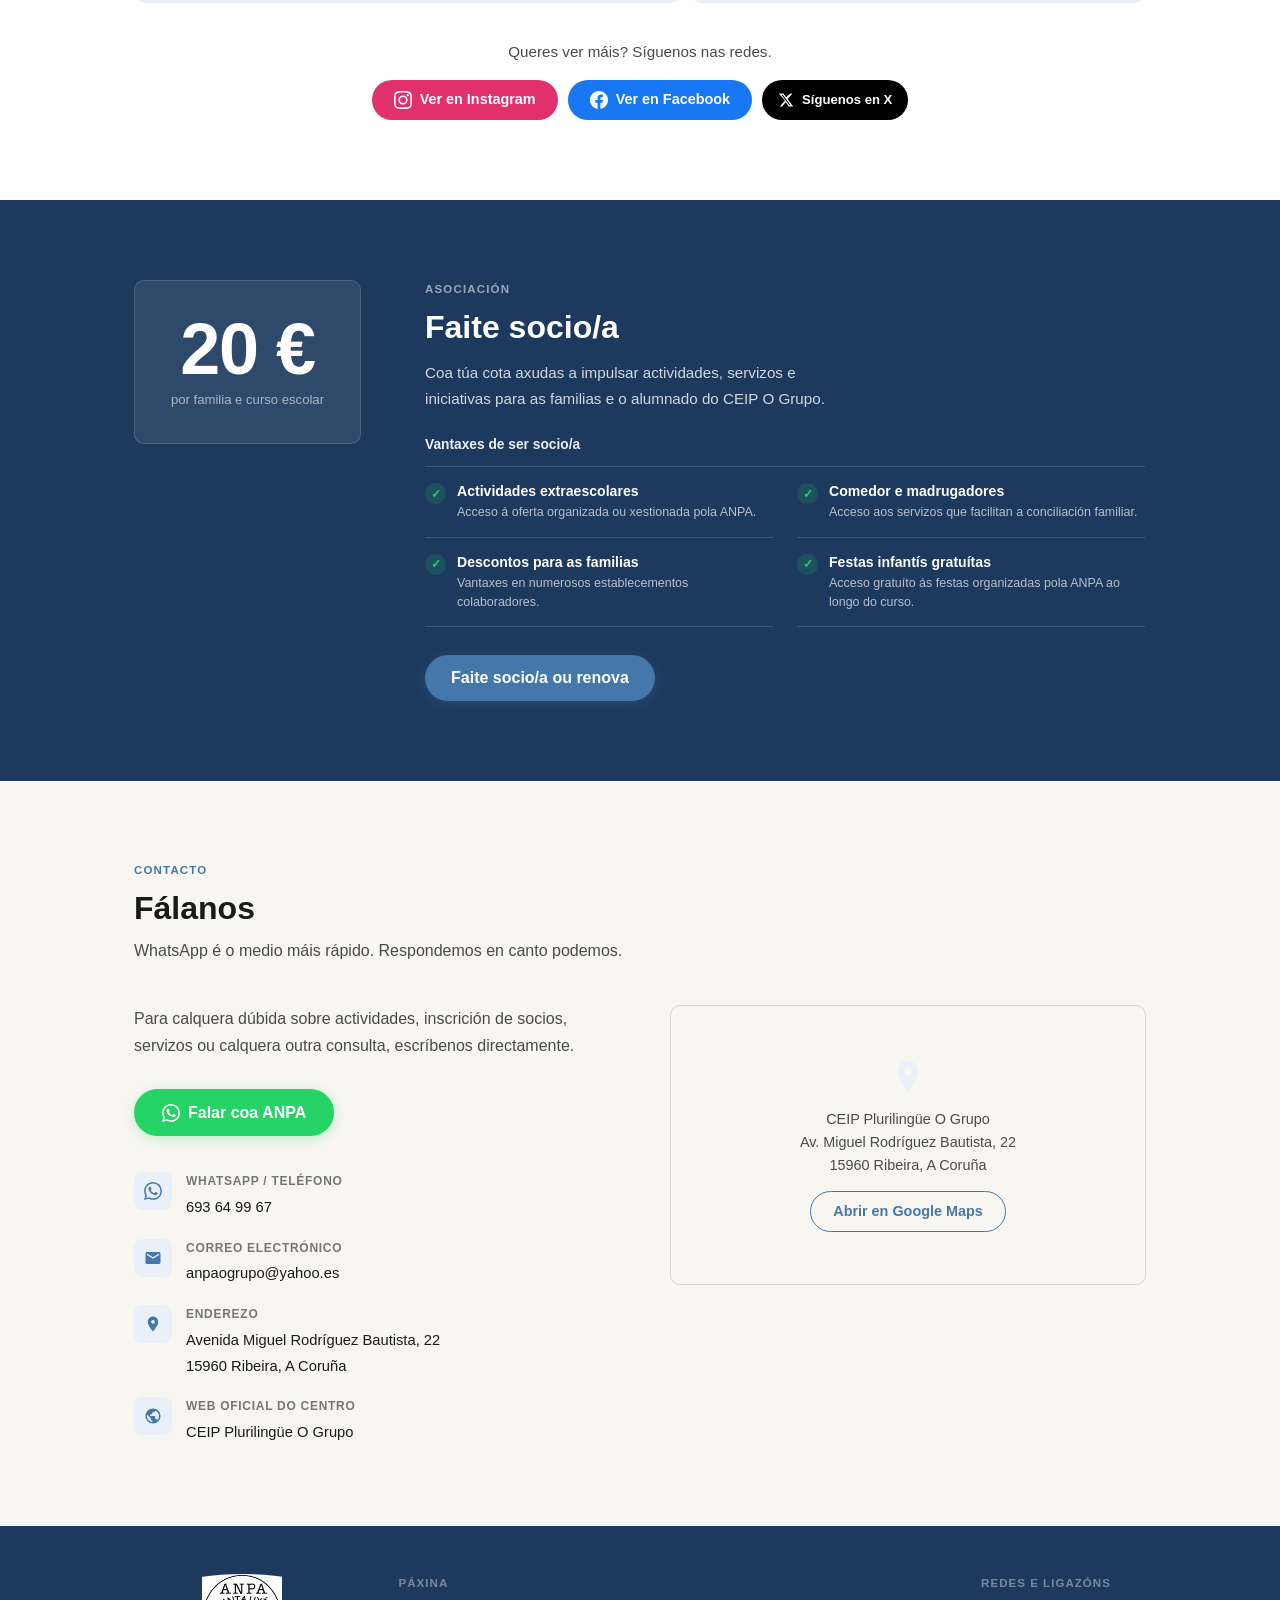
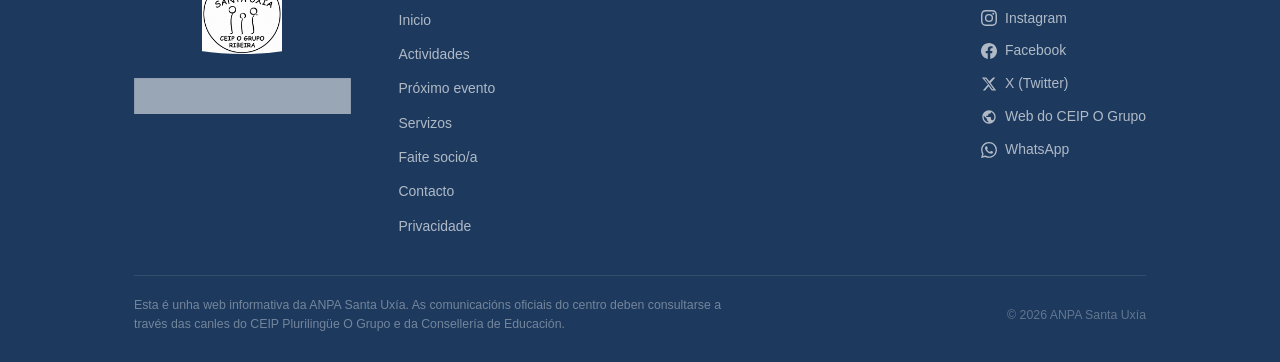
==== commit ad55854c: "Actualiza o cartel de Holi Fun na portada e no evento" ====
--- a/index.html
+++ b/index.html
@@ -168,7 +168,7 @@
                  aria-label="Novidades da ANPA">
               <img class="portada-slide is-active"
                    src="assets/images/portada/portada-1.jpg"
-                   alt="Novidades da páxina web da ANPA Santa Uxía"
+                   alt="Cartel de Holi Fun, festa de benvida ao curso 2026/27"
                    loading="eager" decoding="async" aria-hidden="false">
               <img class="portada-slide"
                    src="assets/images/portada/portada-2.jpg"
@@ -736,6 +736,6 @@
 
 <script src="content.js?v=6"></script>
 <script src="script.js?v=9"></script>
-  <script src="holi-programado.js?v=1"></script>
+  <script src="holi-programado.js?v=2"></script>
 </body>
 </html>
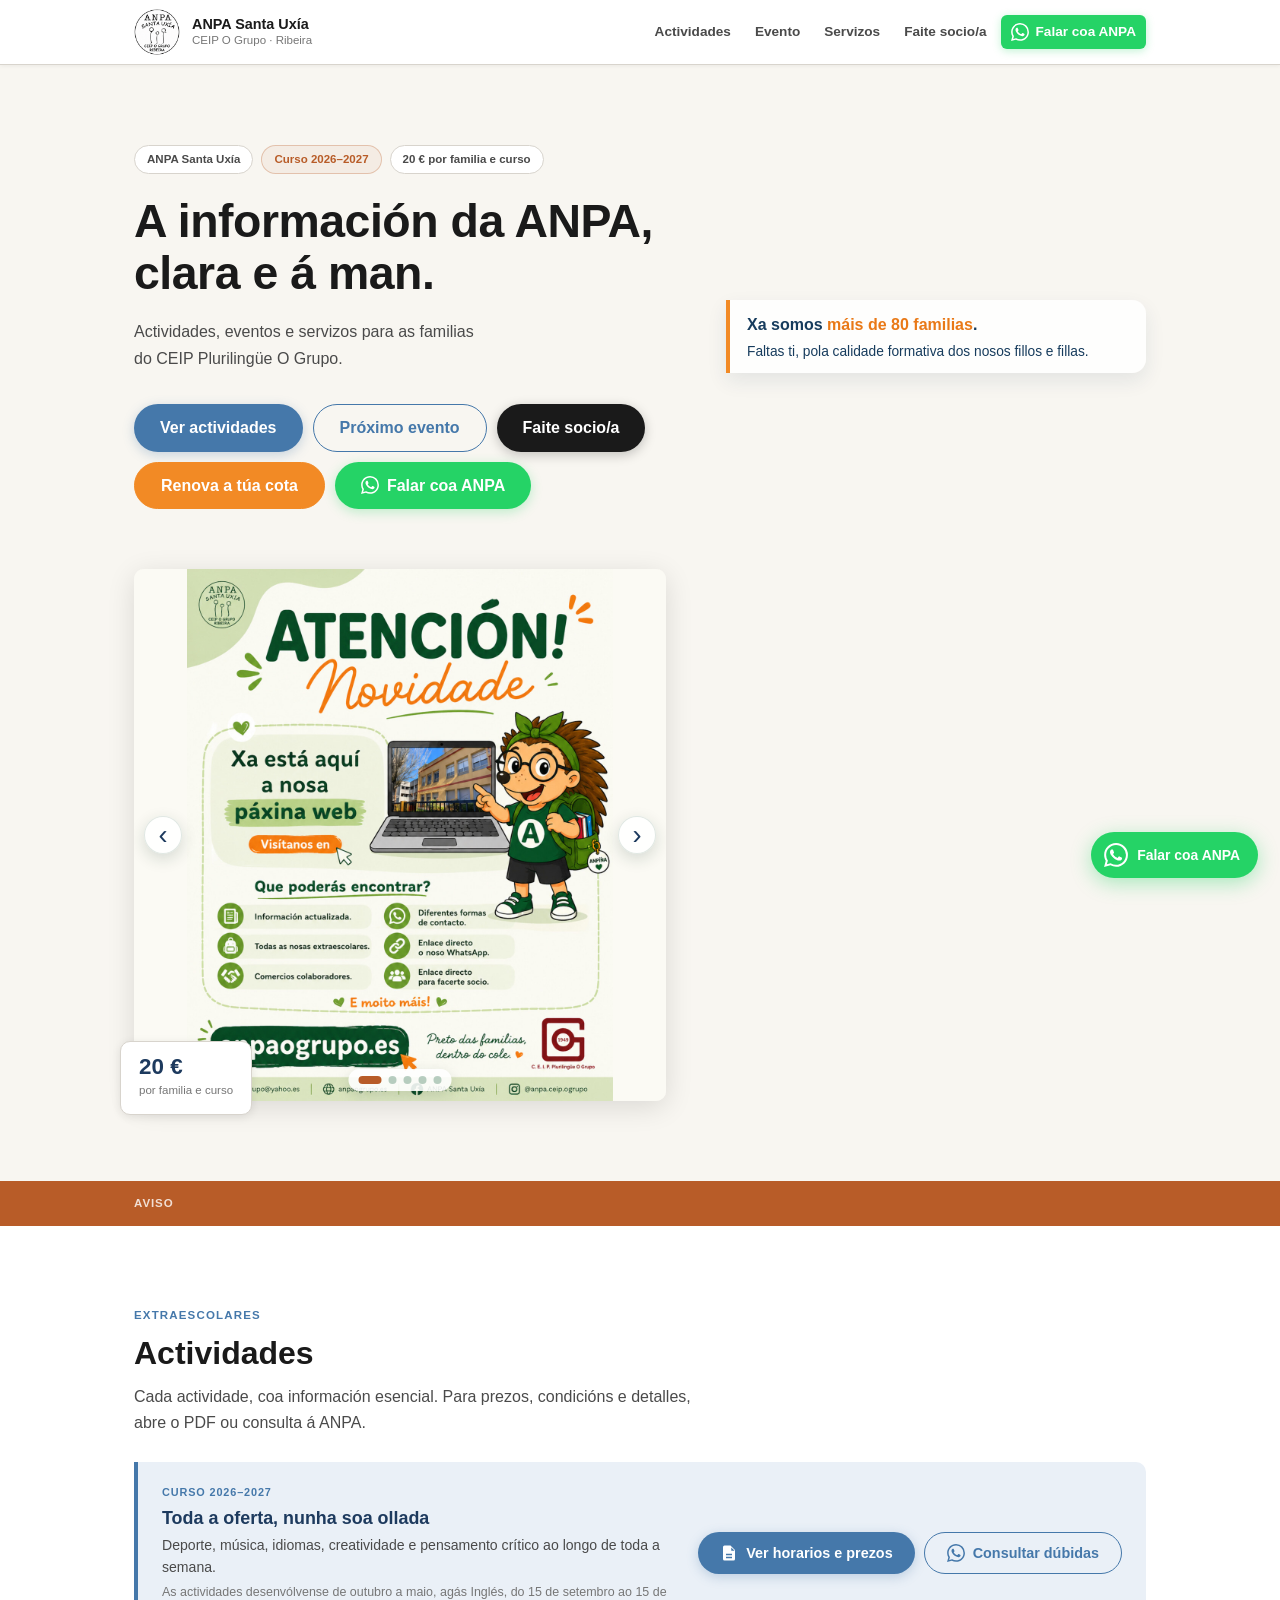
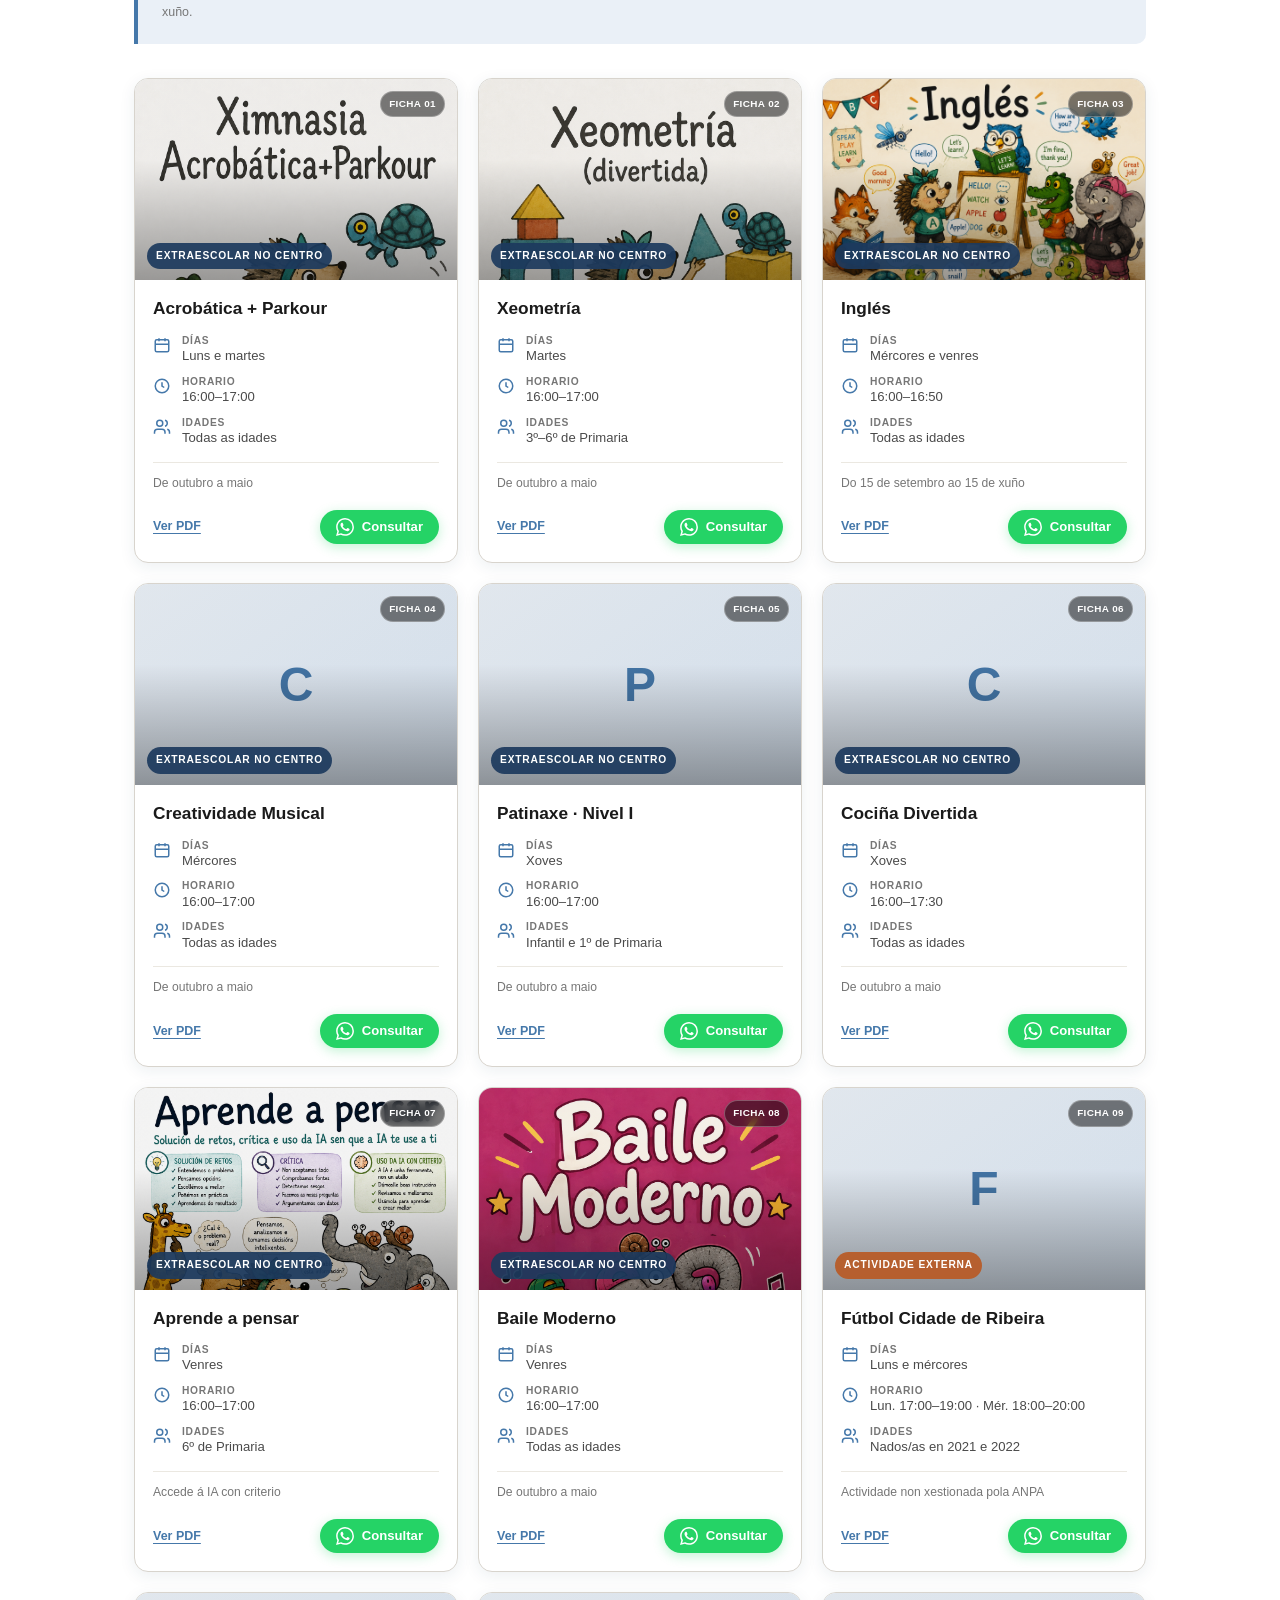
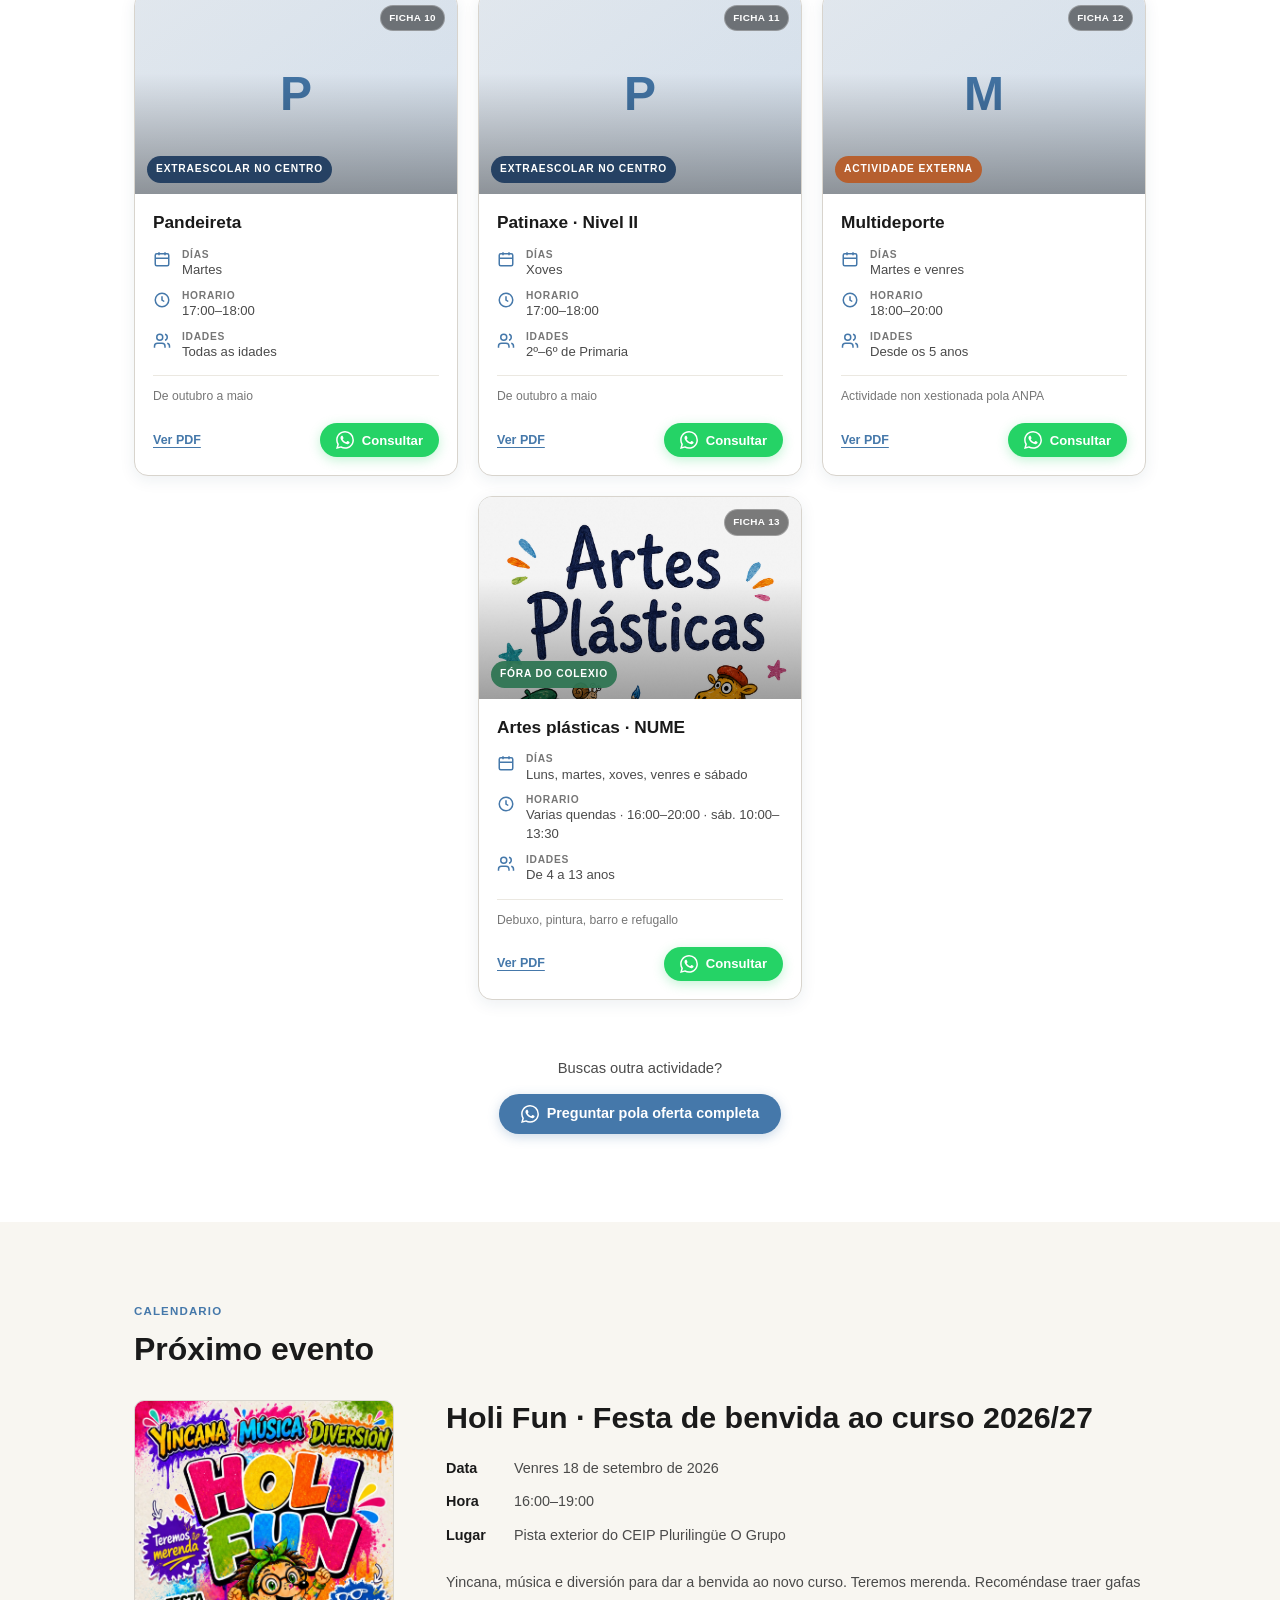
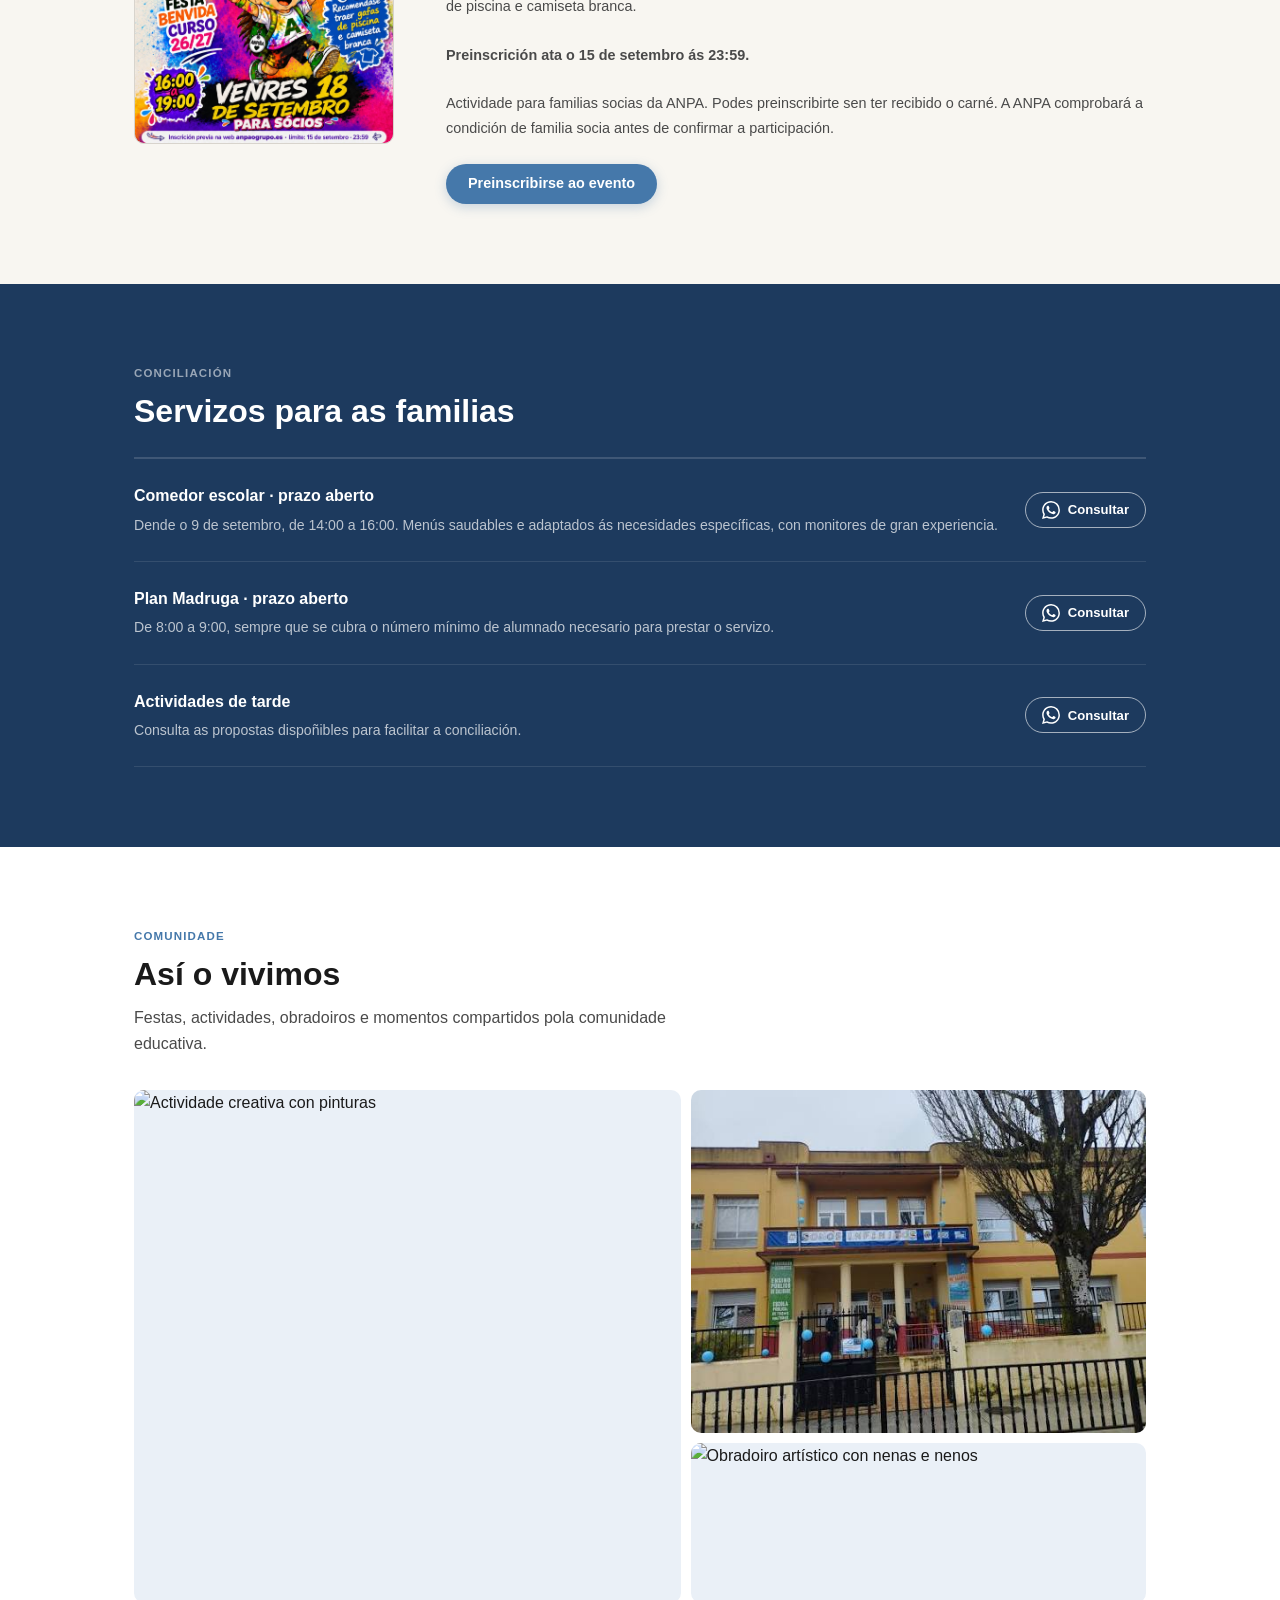
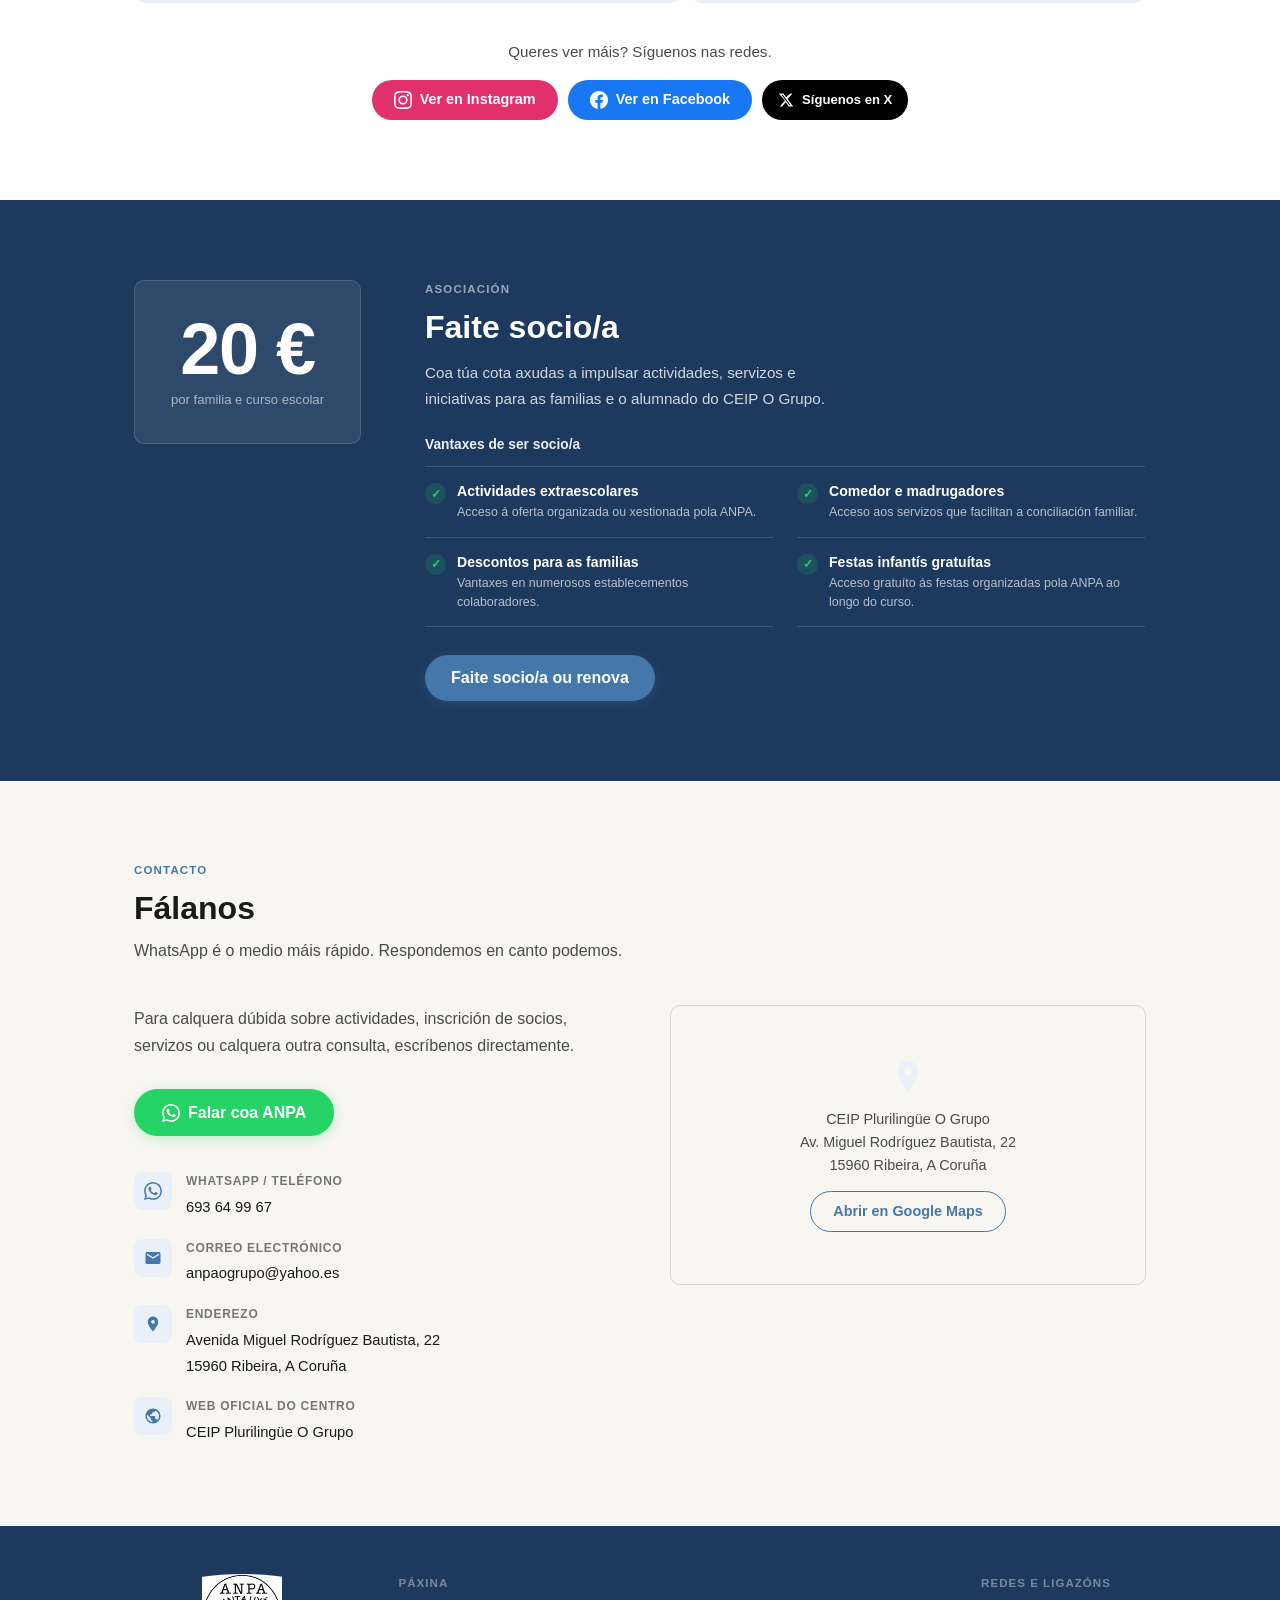
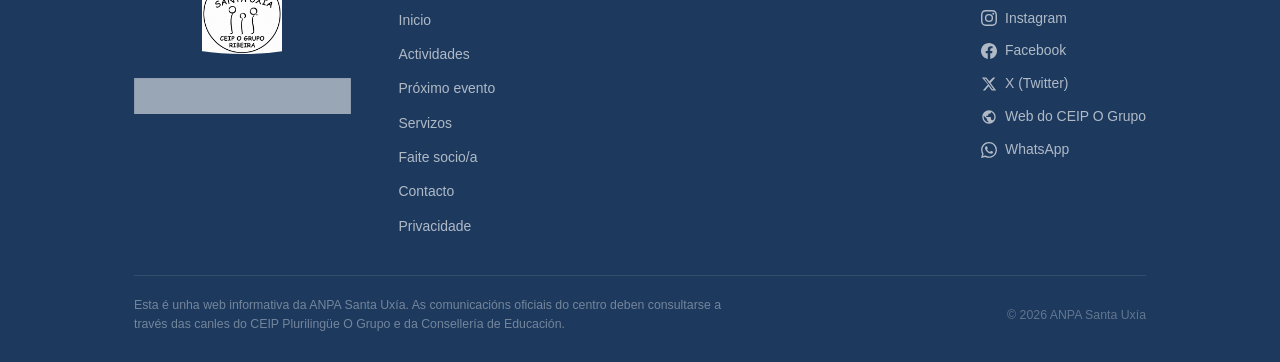
==== commit af8b264f: "Evita a caché do cartel actualizado de Holi Fun" ====
--- a/index.html
+++ b/index.html
@@ -736,6 +736,6 @@
 
 <script src="content.js?v=6"></script>
 <script src="script.js?v=9"></script>
-  <script src="holi-programado.js?v=2"></script>
+  <script src="holi-programado-v2.js"></script>
 </body>
 </html>
